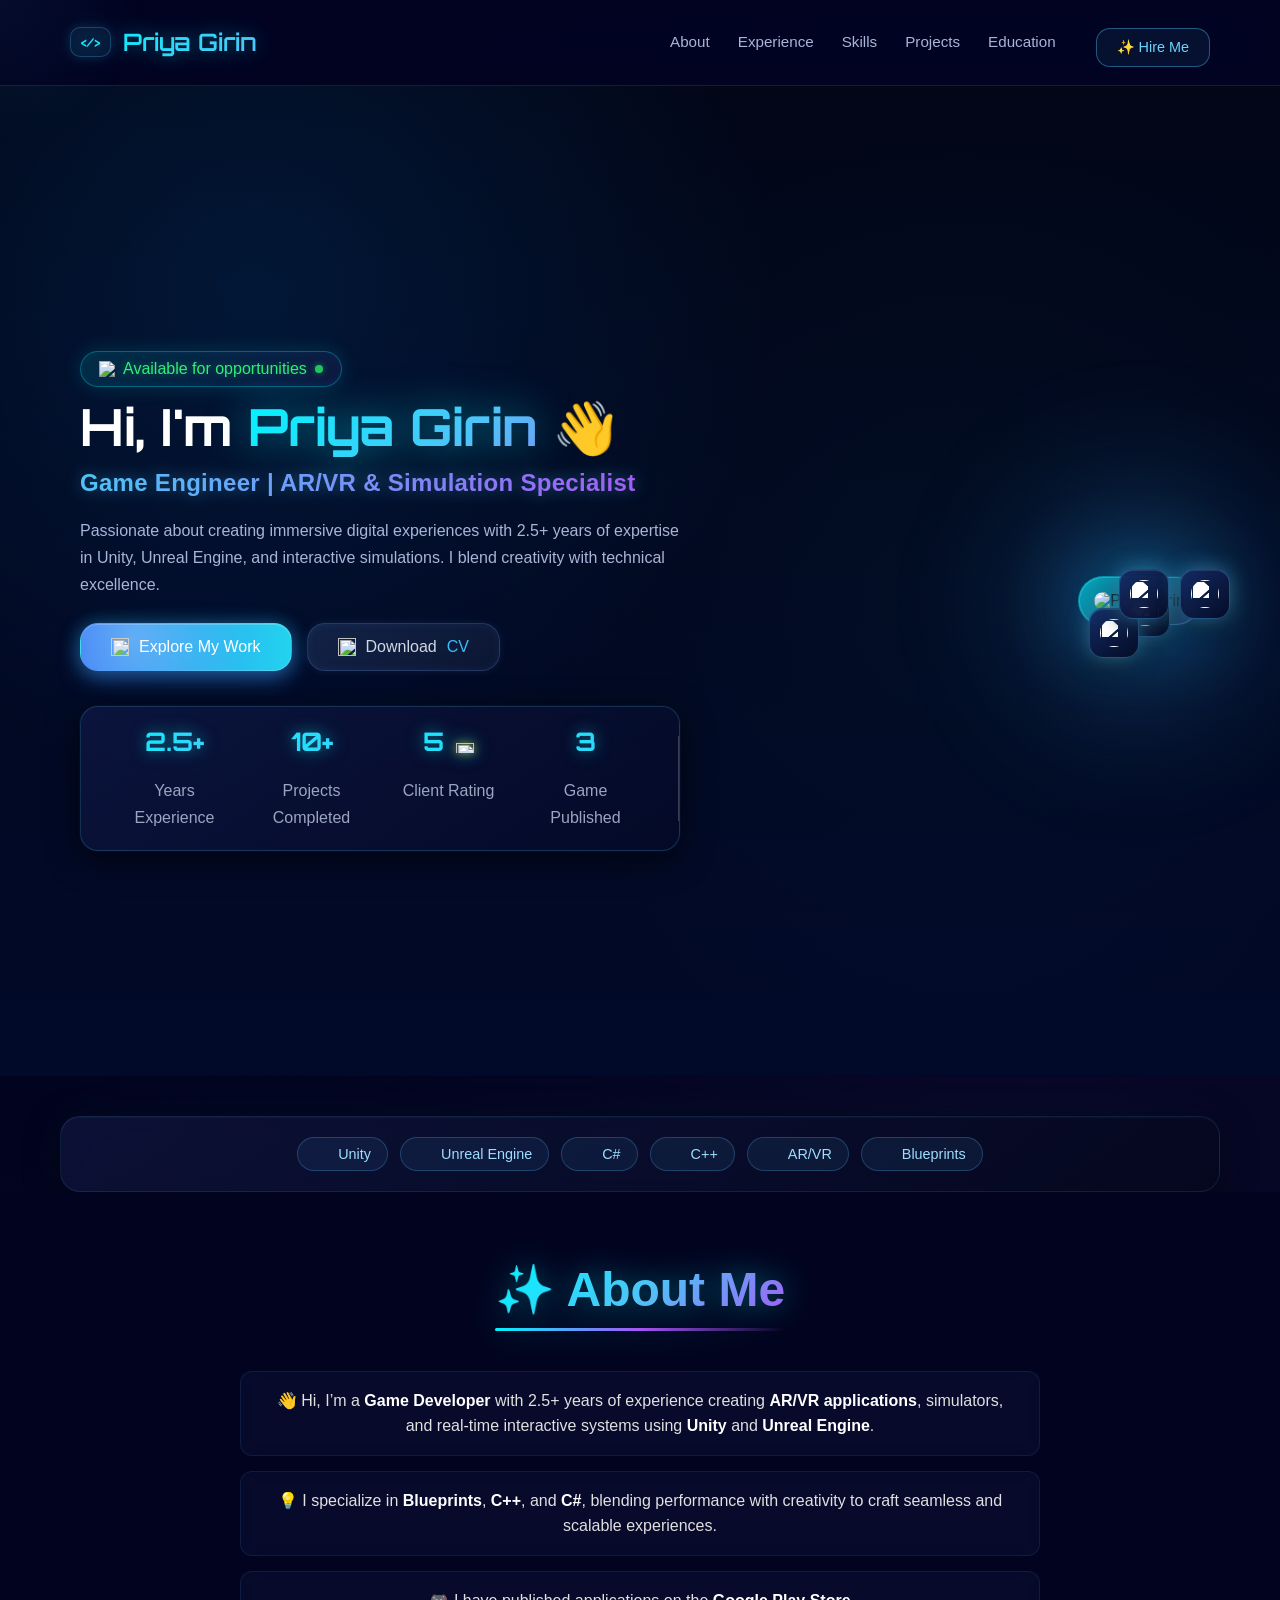
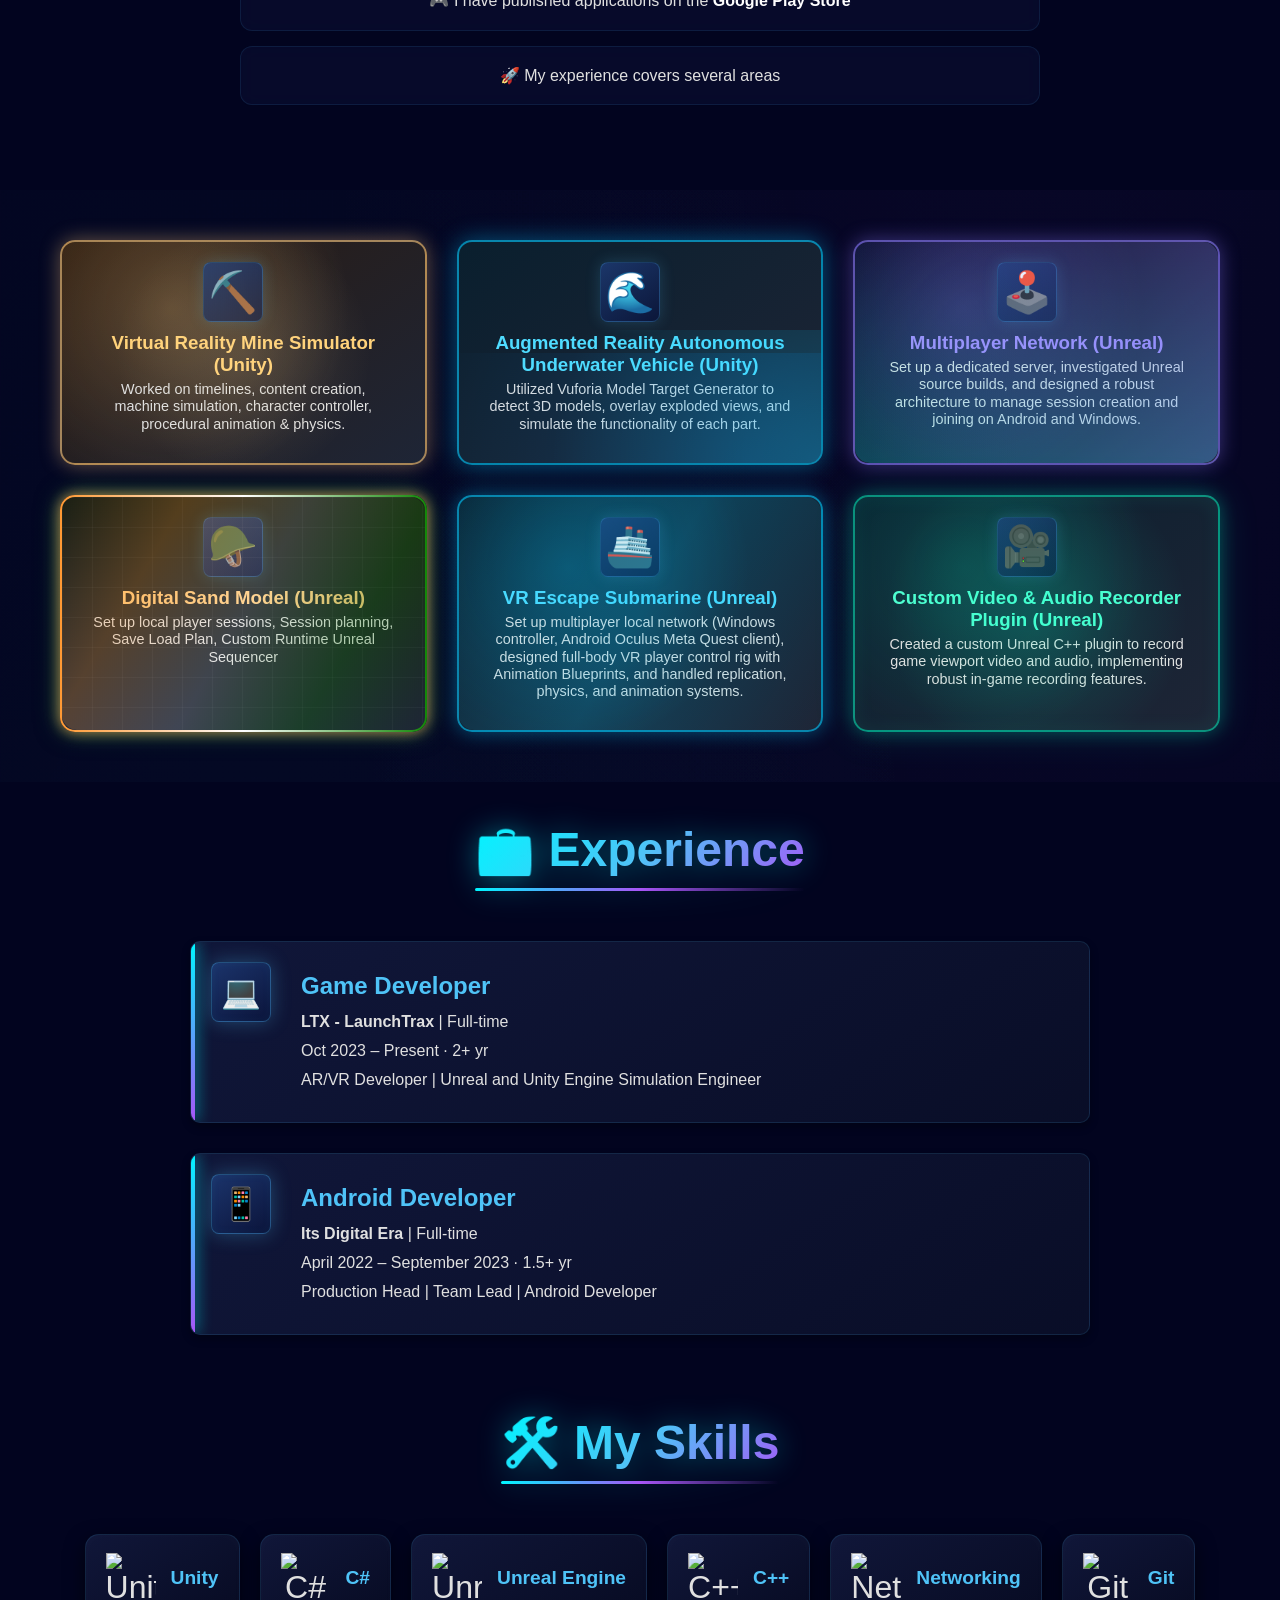
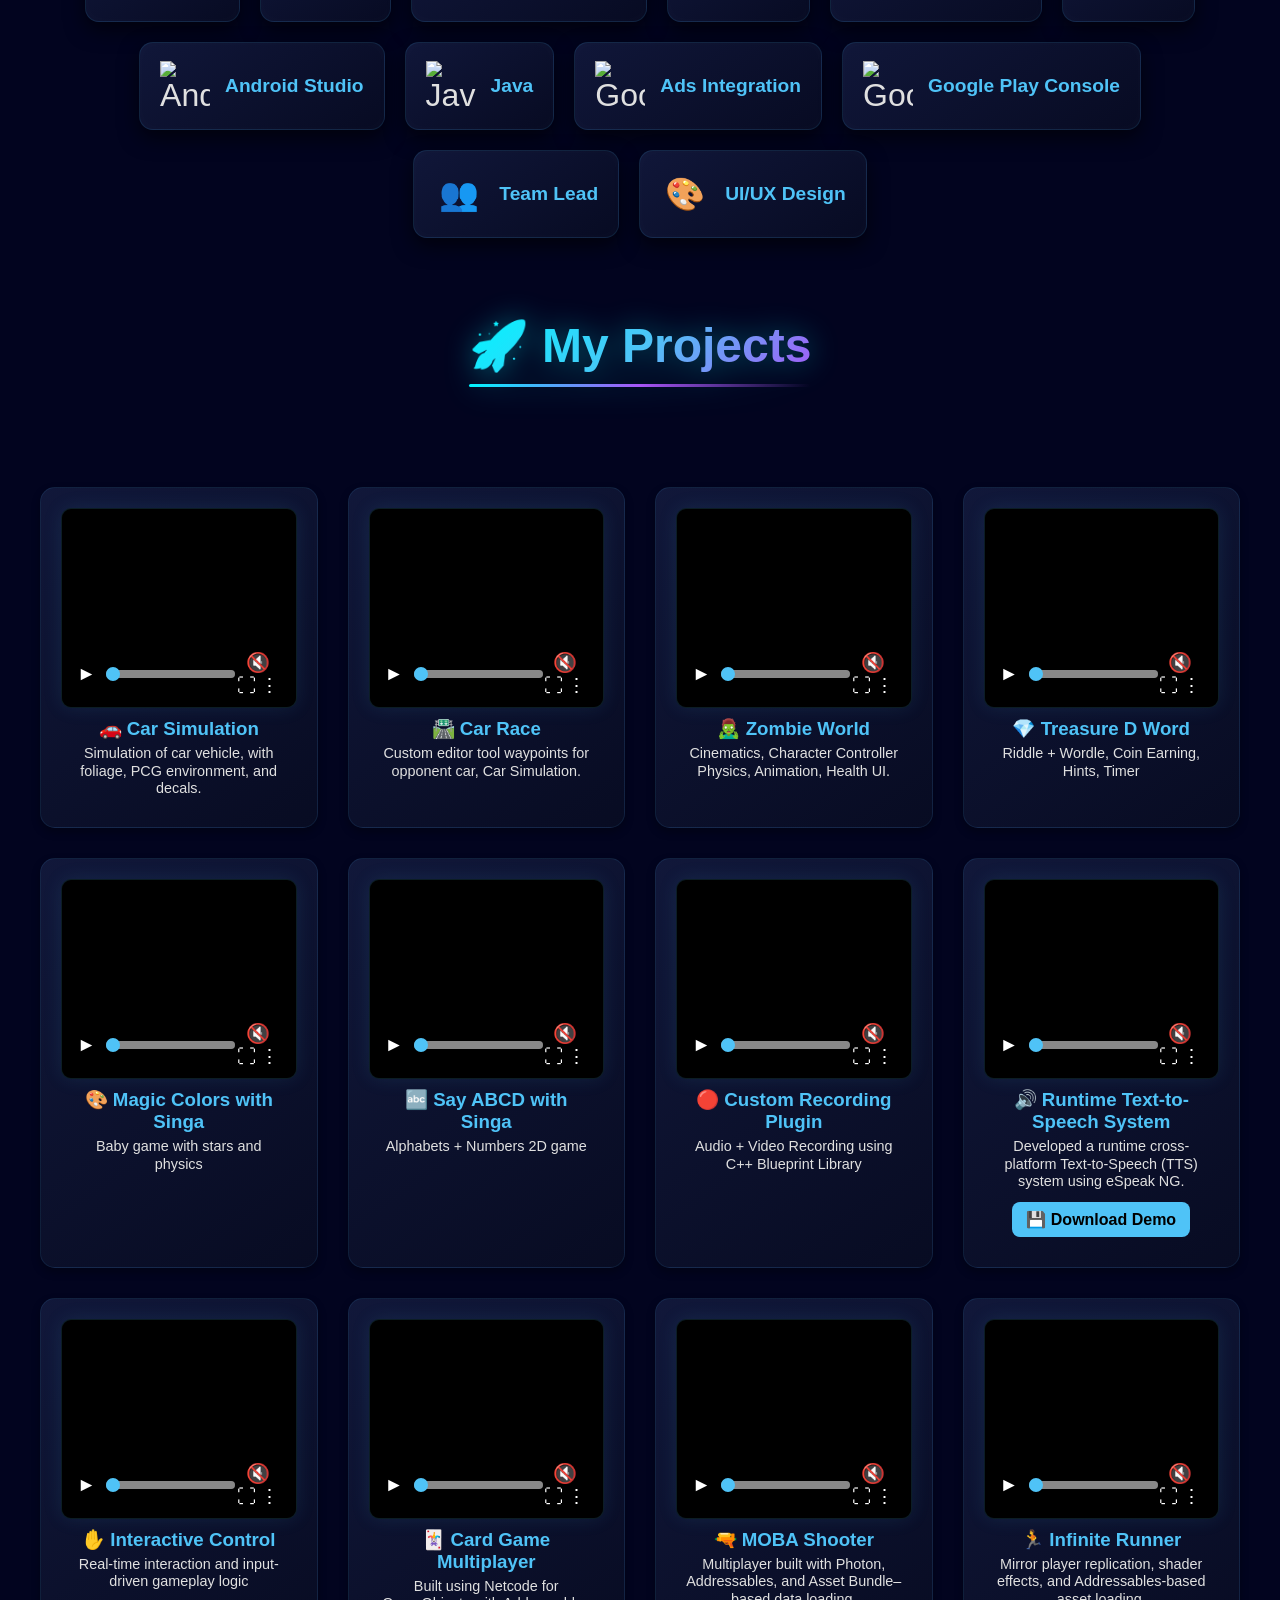
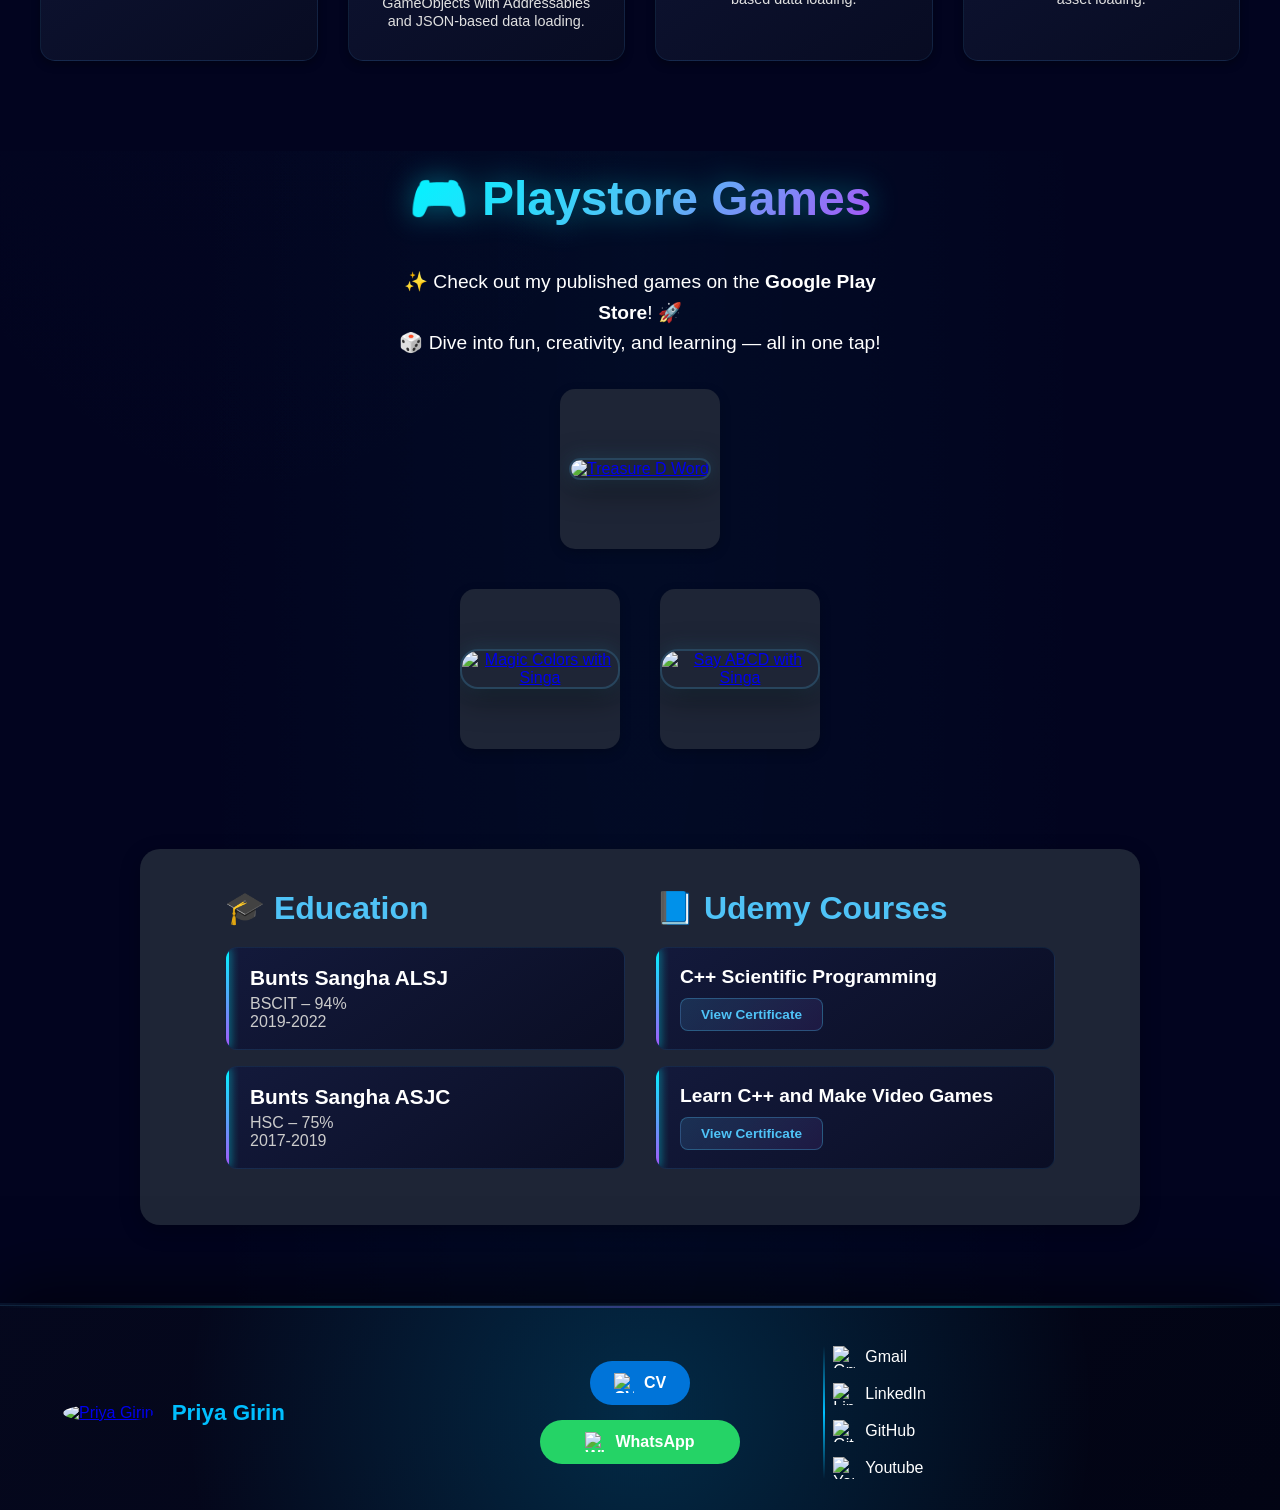
==== index.html @ 7b5c85af "change sin the code" ====
<!DOCTYPE html>
<html lang="en">
<head>
  <meta charset="UTF-8">
  <meta name="viewport" content="width=device-width, initial-scale=1.0">
  <title>Priya Girin - Portfolio</title>
  <link rel="stylesheet" href="style.css">
  <link href="https://fonts.googleapis.com/css2?family=Orbitron:wght@400;700;900&family=Exo+2:wght@300;400;600;700&display=swap" rel="stylesheet">
  <script src="https://cdnjs.cloudflare.com/ajax/libs/three.js/r128/three.min.js"></script>
</head>
<body onload="window.scrollTo(0,0)">
<!-- 3D BACKGROUND CANVAS -->
<canvas id="bg-canvas"></canvas>
<!-- CURSOR GLOW -->
<div class="cursor-glow" id="cursorGlow"></div>
<!-- NAVBAR -->
<nav class="navbar">

  <div class="nav-logo">
  <span class="logo-icon">&lt;/&gt;</span>
  Priya Girin
</div>

<!-- ✅ PLACE HERE (outside nav-right) -->
<div class="hamburger">☰</div>

<div class="nav-right">
  <ul class="nav-links">
    <li><a href="#about">About</a></li>
    <li><a href="#experience">Experience</a></li>
    <li><a href="#skills">Skills</a></li>
    <li><a href="#projects">Projects</a></li>
    <li><a href="#education">Education</a></li>
  </ul>

  <a href="mailto:priyagirin01@gmail.com" class="hire-btn">✨ Hire Me</a>
</div>
</nav>

<div class="scroll-bar"></div>
 <section class="hero">

  <div class="hero-left">

    <div class="badge">
     <span class="badge-icon">
  <img src="https://cdn-icons-png.flaticon.com/128/16758/16758351.png" alt="game">
</span>
     <span class="badge-text">Available for opportunities</span>
      <span class="status-dot"></span>
    </div>

    <h1>Hi, I'm <span>Priya Girin</span> 👋</h1>

    <h2>Game Engineer | AR/VR & Simulation Specialist</h2>

    <p>
      Passionate about creating immersive digital experiences with 2.5+ years of expertise
      in Unity, Unreal Engine, and interactive simulations. I blend creativity with technical excellence.
    </p>

    <div class="hero-buttons">
      <a href="#projects" class="btn-primary">
  <img src="https://cdn-icons-png.flaticon.com/128/10521/10521422.png" class="btn-icon">
  Explore My Work
</a>
      <a 
  href="https://raw.githubusercontent.com/Priya122002/MyGames/refs/heads/main/assets/CV/Priya%20girinCV.pdf" 
  class="btn-secondary"
  download
>
  <img src="https://cdn-icons-png.flaticon.com/128/17423/17423269.png" class="btn-icon">
  Download <span class="cv-text">CV</span>
</a>
</div>

    <div class="stats">
      <div>
        <h3>2.5+</h3>
        <p>Years Experience</p>
      </div>
      <div>
        <h3>10+</h3>
        <p>Projects Completed</p>
      </div>
      <div>
        <h3> 5 
        <img src="https://cdn-icons-png.flaticon.com/128/1040/1040230.png" class="star-icon">
        </h3>
        <p>Client Rating</p>
      </div>
      <div>
        <h3>3</h3>
        <p>Game Published</p>
      </div>
    </div>

  </div>

  <!-- RIGHT -->
  <div class="hero-right">
    <div class="image-frame">
       <img src="https://github.com/Priya122002/MyGames/blob/main/assets/Profile/profile_image.png?raw=true" alt="Priya Girin">

  <div class="float-icon unity">
  <img src="https://cdn.jsdelivr.net/gh/devicons/devicon/icons/unity/unity-original.svg">
</div>

<div class="float-icon unreal">
  <img src="https://cdn.jsdelivr.net/gh/devicons/devicon/icons/unrealengine/unrealengine-original.svg">
</div>

<div class="float-icon game">
  <img src="https://cdn-icons-png.flaticon.com/128/7358/7358397.png">
</div>
<div class="float-icon vr">
  <img src="https://cdn-icons-png.flaticon.com/128/2908/2908295.png">
</div>
  </div>

</section>
<div class="tech-bar">

 <span class="tech-item unity">
  <img src="https://cdn.jsdelivr.net/gh/devicons/devicon/icons/unity/unity-original.svg">
  Unity
</span>

<span class="tech-item unreal">
  <img src="https://cdn.jsdelivr.net/gh/devicons/devicon/icons/unrealengine/unrealengine-original.svg">
  Unreal Engine
</span>

  <span class="tech-item">
    <img src="https://cdn.jsdelivr.net/gh/devicons/devicon/icons/csharp/csharp-original.svg">
    C#
  </span>

  <span class="tech-item">
    <img src="https://cdn.jsdelivr.net/gh/devicons/devicon/icons/cplusplus/cplusplus-original.svg">
    C++
  </span>

  <span class="tech-item">
    <img src="https://cdn-icons-png.flaticon.com/128/5651/5651683.png">
    AR/VR
  </span>

  <span class="tech-item">
    <img src="https://cdn-icons-png.flaticon.com/512/1055/1055687.png">
    Blueprints
  </span>

</div>
  <!-- About Me Section -->
  <section class="about fade-in-up" id="about">
    <h2>✨ About Me</h2>
    <p>👋 Hi, I’m a <strong>Game Developer</strong> with 2.5+ years of experience creating <strong>AR/VR applications</strong>, simulators, and real-time interactive systems using <strong>Unity</strong> and <strong>Unreal Engine</strong>.</p>
    <p>💡 I specialize in <strong>Blueprints</strong>, <strong>C++</strong>, and <strong>C#</strong>, blending performance with creativity to craft seamless and scalable experiences.</p>
    <p>🎮 I have published applications on the <strong>Google Play Store</strong></p>
    <p>🚀 My experience covers several areas</p>
  </section>

<section class="projects-top-grid fade-in-up">
  <!-- Row 1 -->
<div class="project-block vrms">
    <div class="icon-box">⛏️</div>
    <div class="project-info">
      <h3>Virtual Reality Mine Simulator (Unity)</h3>
      <p>Worked on timelines, content creation, machine simulation, character controller, procedural animation & physics.</p>
    </div>
  </div>

<div class="project-block auv">
    <div class="icon-box">🌊</div>
    <div class="project-info">
      <h3>Augmented Reality Autonomous Underwater Vehicle (Unity)</h3>
      <p>Utilized Vuforia Model Target Generator to detect 3D models, overlay exploded views, and simulate the functionality of each part.</p>
    </div>
  </div>

<div class="project-block network">
    <div class="icon-box">🕹️</div>
    <div class="project-info">
      <h3>Multiplayer Network (Unreal)</h3>
      <p>Set up a dedicated server, investigated Unreal source builds, and designed a robust architecture to manage session creation and joining on Android and Windows.</p>
    </div>
  </div>
<div class="project-block army">
  <div class="icon-box">🪖</div>
  <div class="project-info">
    <h3>Digital Sand Model (Unreal)</h3>
    <p>Set up local player sessions, Session planning, Save Load Plan, Custom Runtime Unreal Sequencer</p>
  </div>
</div>
<!-- 5th Project: VR Escape Submarine (Unreal) -->
<div class="project-block submarine">
  <div class="icon-box">🚢</div>
  <div class="project-info">
    <h3>VR Escape Submarine (Unreal)</h3>
    <p>Set up multiplayer local network (Windows controller, Android Oculus Meta Quest client), designed full-body VR player control rig with Animation Blueprints, and handled replication, physics, and animation systems.</p>
  </div>
</div>
<div class="project-block recorder">
  <div class="icon-box">🎥</div>
  <div class="project-info">
    <h3>Custom Video & Audio Recorder Plugin (Unreal)</h3>
    <p>Created a custom Unreal C++ plugin to record game viewport video and audio, implementing robust in-game recording features.</p>
  </div>
</div>
</section>

<!-- Experience Section -->
<section class="experience fade-in-up" id="experience">
  <h2>💼 Experience</h2>
  <div class="container">
    
    <!-- First Experience Block -->
    <div class="experience-block fade-in-up">
      <div class="icon-box">💻</div>
      <div class="project-info">
        <h3>Game Developer</h3>
        <p><strong>LTX - LaunchTrax</strong> | Full-time</p>
        <p>Oct 2023 – Present · 2+ yr</p>
        <p>AR/VR Developer | Unreal and Unity Engine Simulation Engineer</p>
      </div>
    </div>

    <!-- Second Experience Block -->
    <div class="experience-block fade-in-up">
      <div class="icon-box">📱</div>
      <div class="project-info">
        <h3>Android Developer</h3>
        <p><strong>Its Digital Era</strong> | Full-time</p>
        <p>April 2022 – September 2023 · 1.5+ yr</p>
        <p>Production Head | Team Lead | Android Developer</p>
      </div>
    </div>

  </div>
</section>
<!-- My Skills Section -->
<section class="skills fade-in-up" id="skills">
  <h2>🛠️ My Skills</h2>
  <div class="skills-grid fade-in-up">

    <!-- Unity -->
    <div class="skill-block ">
      <div class="skill-icon">
        <img src="https://cdn.jsdelivr.net/gh/devicons/devicon/icons/unity/unity-original.svg" alt="Unity">
      </div>
      <h3>Unity</h3>
    </div>

    <!-- C# -->
    <div class="skill-block">
      <div class="skill-icon">
        <img src="https://cdn.jsdelivr.net/gh/devicons/devicon/icons/csharp/csharp-original.svg" alt="C#">
      </div>
      <h3>C#</h3>
    </div>

    <!-- Unreal Engine -->
    <div class="skill-block">
      <div class="skill-icon">
        <img src="https://cdn.jsdelivr.net/gh/devicons/devicon/icons/unrealengine/unrealengine-original.svg" alt="Unreal Engine">
      </div>
      <h3>Unreal Engine</h3>
    </div>

    <!-- C++ -->
    <div class="skill-block">
      <div class="skill-icon">
        <img src="https://cdn.jsdelivr.net/gh/devicons/devicon/icons/cplusplus/cplusplus-original.svg" alt="C++">
      </div>
      <h3>C++</h3>
    </div>

    <!-- Networking -->
    <div class="skill-block">
      <div class="skill-icon">
        <img src="https://img.icons8.com/color/96/000000/networking-manager.png" alt="Networking">
      </div>
      <h3>Networking</h3>
    </div>

    <!-- Git -->
    <div class="skill-block">
      <div class="skill-icon">
        <img src="https://cdn.jsdelivr.net/gh/devicons/devicon/icons/git/git-original.svg" alt="Git">
      </div>
      <h3>Git</h3>
    </div>

    <!-- Android Studio -->
    <div class="skill-block">
      <div class="skill-icon">
        <img src="https://img.icons8.com/color/96/000000/android-os.png" alt="Android Studio">
      </div>
      <h3>Android Studio</h3>
    </div>

    <!-- Java -->
    <div class="skill-block">
      <div class="skill-icon">
        <img src="https://www.svgrepo.com/show/303388/java-4-logo.svg" alt="Java">
      </div>
      <h3>Java</h3>
    </div>

    <!-- Ads Integration -->
    <div class="skill-block">
      <div class="skill-icon">
        <img src="https://www.svgrepo.com/show/353801/google-admob.svg" alt="Google AdMob">
      </div>
      <h3>Ads Integration</h3>
    </div>

    <!-- Google Play Console -->
    <div class="skill-block">
      <div class="skill-icon">
        <img src="https://upload.wikimedia.org/wikipedia/commons/6/62/Google_Play_Console_2017_icon.svg" alt="Google Play Console">
      </div>
      <h3>Google Play Console</h3>
    </div>

    <!-- Team Lead -->
    <div class="skill-block">
      <div class="skill-icon">👥</div>
      <h3>Team Lead</h3>
    </div>

    <!-- UI/UX Design -->
    <div class="skill-block">
      <div class="skill-icon">🎨</div>
      <h3>UI/UX Design</h3>
    </div>

  </div>
</section>


<!-- My Projects Section -->
<section class="projects fade-in-up" id="projects">
  <h2>🚀 My Projects</h2>
  <div class="projects-grid">

    <!-- Project 1 -->
    <div class="project-block fade-in">
      <div class="video-container">
        <video class="custom-video" src="https://github.com/Priya122002/MyGames/raw/refs/heads/main/assets/portfoliovideos/CarSim.mp4" muted></video>
        <div class="controls-bottom">
          <div class="controls-row">
            <div class="controls-left">
              <button class="play-pause">►</button>
              <input type="range" class="progress-bar" min="0" max="100" value="0">
            </div>
            <div class="controls-right">
              <button class="volume">🔇</button>
              <button class="fullscreen">⛶</button>
              <button class="more">⋮</button>
              <div class="more-menu">
                <div class="menu-item" data-action="download">💾 Download</div>
                <div class="menu-item" data-action="speed">⏩ Playback Speed</div>
                <div class="menu-item" data-action="pip">📺 Picture-in-Picture</div>
              </div>
            </div>
          </div>
        </div>
      </div>
      <div class="project-info">
        <h3>🚗 Car Simulation</h3>
        <p>Simulation of car vehicle, with foliage, PCG environment, and decals.</p>
      </div>
    </div>

    <!-- Project 2 -->
    <div class="project-block fade-in">
      <div class="video-container">
        <video class="custom-video" src="https://github.com/Priya122002/MyGames/raw/refs/heads/main/assets/portfoliovideos/CarRace.mp4" muted></video>
        <div class="controls-bottom">
          <div class="controls-row">
            <div class="controls-left">
              <button class="play-pause">►</button>
              <input type="range" class="progress-bar" min="0" max="100" value="0">
            </div>
            <div class="controls-right">
              <button class="volume">🔇</button>
              <button class="fullscreen">⛶</button>
              <button class="more">⋮</button>
              <div class="more-menu">
                <div class="menu-item" data-action="download">💾 Download</div>
                <div class="menu-item" data-action="speed">⏩ Playback Speed</div>
                <div class="menu-item" data-action="pip">📺 Picture-in-Picture</div>
              </div>
            </div>
          </div>
        </div>
      </div>
      <div class="project-info">
        <h3>🛣️ Car Race</h3>
        <p>Custom editor tool waypoints for opponent car, Car Simulation.</p>
      </div>
    </div>

    <!-- Project 3 -->
    <div class="project-block fade-in">
      <div class="video-container">
        <video class="custom-video" src="https://github.com/Priya122002/MyGames/raw/refs/heads/main/assets/portfoliovideos/Zombie.mp4" muted></video>
        <div class="controls-bottom">
          <div class="controls-row">
            <div class="controls-left">
              <button class="play-pause">►</button>
              <input type="range" class="progress-bar" min="0" max="100" value="0">
            </div>
            <div class="controls-right">
              <button class="volume">🔇</button>
              <button class="fullscreen">⛶</button>
              <button class="more">⋮</button>
              <div class="more-menu">
                <div class="menu-item" data-action="download">💾 Download</div>
                <div class="menu-item" data-action="speed">⏩ Playback Speed</div>
                <div class="menu-item" data-action="pip">📺 Picture-in-Picture</div>
              </div>
            </div>
          </div>
        </div>
      </div>
      <div class="project-info">
        <h3>🧟‍♂️ Zombie World</h3>
        <p>Cinematics, Character Controller Physics, Animation, Health UI.</p>
      </div>
    </div>

    <!-- Project 4 -->
    <div class="project-block fade-in">
      <div class="video-container">
        <video class="custom-video" src="https://github.com/Priya122002/MyGames/raw/refs/heads/main/assets/portfoliovideos/treasuredword.mp4" muted></video>
        <div class="controls-bottom">
          <div class="controls-row">
            <div class="controls-left">
              <button class="play-pause">►</button>
              <input type="range" class="progress-bar" min="0" max="100" value="0">
            </div>
            <div class="controls-right">
              <button class="volume">🔇</button>
              <button class="fullscreen">⛶</button>
              <button class="more">⋮</button>
              <div class="more-menu">
                <div class="menu-item" data-action="download">💾 Download</div>
                <div class="menu-item" data-action="speed">⏩ Playback Speed</div>
                <div class="menu-item" data-action="pip">📺 Picture-in-Picture</div>
              </div>
            </div>
          </div>
        </div>
      </div>
      <div class="project-info">
        <h3>💎 Treasure D Word</h3>
        <p>Riddle + Wordle, Coin Earning, Hints, Timer</p>
      </div>
    </div>

    <!-- Project 5 -->
    <div class="project-block fade-in">
      <div class="video-container">
        <video class="custom-video" src="https://github.com/Priya122002/MyGames/raw/refs/heads/main/assets/portfoliovideos/singa1.mp4" muted></video>
        <div class="controls-bottom">
          <div class="controls-row">
            <div class="controls-left">
              <button class="play-pause">►</button>
              <input type="range" class="progress-bar" min="0" max="100" value="0">
            </div>
            <div class="controls-right">
              <button class="volume">🔇</button>
              <button class="fullscreen">⛶</button>
              <button class="more">⋮</button>
              <div class="more-menu">
                <div class="menu-item" data-action="download">💾 Download</div>
                <div class="menu-item" data-action="speed">⏩ Playback Speed</div>
                <div class="menu-item" data-action="pip">📺 Picture-in-Picture</div>
              </div>
            </div>
          </div>
        </div>
      </div>
      <div class="project-info">
        <h3>🎨 Magic Colors with Singa</h3>
        <p>Baby game with stars and physics</p>
      </div>
    </div>

    <!-- Project 6 -->
    <div class="project-block fade-in">
      <div class="video-container">
        <video class="custom-video" src="https://github.com/Priya122002/MyGames/raw/refs/heads/main/assets/portfoliovideos/singa2.mp4" muted></video>
        <div class="controls-bottom">
          <div class="controls-row">
            <div class="controls-left">
              <button class="play-pause">►</button>
              <input type="range" class="progress-bar" min="0" max="100" value="0">
            </div>
            <div class="controls-right">
              <button class="volume">🔇</button>
              <button class="fullscreen">⛶</button>
              <button class="more">⋮</button>
              <div class="more-menu">
                <div class="menu-item" data-action="download">💾 Download</div>
                <div class="menu-item" data-action="speed">⏩ Playback Speed</div>
                <div class="menu-item" data-action="pip">📺 Picture-in-Picture</div>
              </div>
            </div>
          </div>
        </div>
      </div>
      
      <div class="project-info">
        <h3>🔤 Say ABCD with Singa</h3>
        <p>Alphabets + Numbers 2D game</p>
      </div>
    </div>
     <!-- Project 7 -->
    <div class="project-block fade-in">
      <div class="video-container">
        <video class="custom-video" src="https://github.com/Priya122002/MyGames/raw/refs/heads/main/assets/portfoliovideos/recordTool.mp4" muted></video>
        <div class="controls-bottom">
          <div class="controls-row">
            <div class="controls-left">
              <button class="play-pause">►</button>
              <input type="range" class="progress-bar" min="0" max="100" value="0">
            </div>
            <div class="controls-right">
              <button class="volume">🔇</button>
              <button class="fullscreen">⛶</button>
              <button class="more">⋮</button>
              <div class="more-menu">
                <div class="menu-item" data-action="download">💾 Download</div>
                <div class="menu-item" data-action="speed">⏩ Playback Speed</div>
                <div class="menu-item" data-action="pip">📺 Picture-in-Picture</div>
              </div>
            </div>
          </div>
        </div>
      </div>
      
      <div class="project-info">
        <h3>🔴 Custom Recording Plugin</h3>
        <p>Audio + Video Recording using C++ Blueprint Library</p>
      </div>
    </div>
<div class="project-block fade-in">
  <div class="video-container">
    <video class="custom-video" src="https://github.com/Priya122002/MyGames/raw/refs/heads/main/assets/portfoliovideos/TTS.mp4" muted></video>
    <div class="controls-bottom">
      <div class="controls-row">
        <div class="controls-left">
          <button class="play-pause">►</button>
          <input type="range" class="progress-bar" min="0" max="100" value="0">
        </div>
        <div class="controls-right">
          <button class="volume">🔇</button>
          <button class="fullscreen">⛶</button>
          <button class="more">⋮</button>
          <div class="more-menu">
            <div class="menu-item" data-action="download">💾 Download</div>
            <div class="menu-item" data-action="speed">⏩ Playback Speed</div>
            <div class="menu-item" data-action="pip">📺 Picture-in-Picture</div>
          </div>
        </div>
      </div>
    </div>
  </div>

  <div class="project-info">
    <h3>🔊 Runtime Text-to-Speech System</h3>
    <p>
      Developed a runtime cross-platform Text-to-Speech (TTS) system using eSpeak NG.
    </p>
 <div style="margin-top:12px;">
      <a href="https://github.com/Priya122002/MyGames/raw/refs/heads/main/assets/Demo/MetaHumanDemo.zip" download
         style="
           display:inline-block;
           padding:8px 14px;
           border-radius:8px;
           background:#4FC3F7;
           color:#000;
           font-weight:600;
           text-decoration:none;
           transition:0.3s;
         "
         onmouseover="this.style.background='#03A9F4'"
         onmouseout="this.style.background='#4FC3F7'">
         💾 Download Demo
      </a>
    </div>
  </div>
</div>


     <div class="project-block fade-in">
      <div class="video-container">
        <video class="custom-video" src="https://github.com/Priya122002/MyGames/raw/refs/heads/main/assets/portfoliovideos/MiniGame.mp4" muted></video>
        <div class="controls-bottom">
          <div class="controls-row">
            <div class="controls-left">
              <button class="play-pause">►</button>
              <input type="range" class="progress-bar" min="0" max="100" value="0">
            </div>
            <div class="controls-right">
              <button class="volume">🔇</button>
              <button class="fullscreen">⛶</button>
              <button class="more">⋮</button>
              <div class="more-menu">
                <div class="menu-item" data-action="download">💾 Download</div>
                <div class="menu-item" data-action="speed">⏩ Playback Speed</div>
                <div class="menu-item" data-action="pip">📺 Picture-in-Picture</div>
              </div>
            </div>
          </div>
        </div>
      </div>
      
      <div class="project-info">
        <h3>✋ Interactive Control</h3>
        <p>Real-time interaction and input-driven gameplay logic</p>
      </div>
    </div>
    <div class="project-block fade-in">
      <div class="video-container">
        <video class="custom-video" src="https://github.com/Priya122002/MyGames/raw/refs/heads/main/assets/portfoliovideos/NetcodeMultiplayer.mp4" muted></video>
        <div class="controls-bottom">
          <div class="controls-row">
            <div class="controls-left">
              <button class="play-pause">►</button>
              <input type="range" class="progress-bar" min="0" max="100" value="0">
            </div>
            <div class="controls-right">
              <button class="volume">🔇</button>
              <button class="fullscreen">⛶</button>
              <button class="more">⋮</button>
              <div class="more-menu">
                <div class="menu-item" data-action="download">💾 Download</div>
                <div class="menu-item" data-action="speed">⏩ Playback Speed</div>
                <div class="menu-item" data-action="pip">📺 Picture-in-Picture</div>
              </div>
            </div>
          </div>
        </div>
      </div>
      
      <div class="project-info">
        <h3>🃏 Card Game Multiplayer</h3>
       <p>Built using Netcode for GameObjects with Addressables and JSON-based data loading.</p>

      </div>
    </div>
    <div class="project-block fade-in">
      <div class="video-container">
        <video class="custom-video" src="https://github.com/Priya122002/MyGames/raw/refs/heads/main/assets/portfoliovideos/PUN2.mp4" muted></video>
        <div class="controls-bottom">
          <div class="controls-row">
            <div class="controls-left">
              <button class="play-pause">►</button>
              <input type="range" class="progress-bar" min="0" max="100" value="0">
            </div>
            <div class="controls-right">
              <button class="volume">🔇</button>
              <button class="fullscreen">⛶</button>
              <button class="more">⋮</button>
              <div class="more-menu">
                <div class="menu-item" data-action="download">💾 Download</div>
                <div class="menu-item" data-action="speed">⏩ Playback Speed</div>
                <div class="menu-item" data-action="pip">📺 Picture-in-Picture</div>
              </div>
            </div>
          </div>
        </div>
      </div>
      
      <div class="project-info">
        <h3>🔫 MOBA Shooter</h3>
      <p>Multiplayer built with Photon, Addressables, and Asset Bundle–based data loading.</p>


      </div>
    </div>
     <div class="project-block fade-in">
      <div class="video-container">
        <video class="custom-video" src="https://github.com/Priya122002/MyGames/raw/refs/heads/main/assets/portfoliovideos/InfiniteRunner.mp4" muted></video>
        <div class="controls-bottom">
          <div class="controls-row">
            <div class="controls-left">
              <button class="play-pause">►</button>
              <input type="range" class="progress-bar" min="0" max="100" value="0">
            </div>
            <div class="controls-right">
              <button class="volume">🔇</button>
              <button class="fullscreen">⛶</button>
              <button class="more">⋮</button>
              <div class="more-menu">
                <div class="menu-item" data-action="download">💾 Download</div>
                <div class="menu-item" data-action="speed">⏩ Playback Speed</div>
                <div class="menu-item" data-action="pip">📺 Picture-in-Picture</div>
              </div>
            </div>
          </div>
        </div>
      </div>
      
      <div class="project-info">
        <h3>🏃 Infinite Runner</h3>
      <p>Mirror player replication, shader effects, and Addressables-based asset loading.</p>



      </div>
    </div>

  </div> <!-- end of projects-grid -->
</section>


<!-- Playstore Games Section -->
<section class="playstore-games fade-in-up" id="playstore">
  <div class="playstore-content fade-in-up">
    <h2 class="playstore-heading">🎮 Playstore Games</h2>
    <div class="playstore-body">
      <!-- Left Text Content -->
      <div class="playstore-text">
        <p>✨ Check out my published games on the <strong>Google Play Store</strong>! 🚀</p>
        <p>🎲 Dive into fun, creativity, and learning — all in one tap!</p>
      </div>

      <!-- Right Game Tree -->
      <div class="playstore-grid fade-in-up">
        <!-- Top Game -->
        <div class="game-card top">
          <a href="https://play.google.com/store/apps/details?id=com.iuv.treasuredword&hl=es" target="_blank">
            <img src="https://github.com/Priya122002/MyGames/blob/main/assets/icons/Treasure%20D%20Word.webp?raw=true" alt="Treasure D Word">
          </a>
        </div>

        <!-- Bottom Row -->
        <div class="bottom-row">
          <div class="game-card">
            <a href="https://play.google.com/store/apps/details?id=com.iuv.magiccolorswithsinga&hl=es" target="_blank">
              <img src="https://github.com/Priya122002/MyGames/blob/main/assets/icons/Magic%20Colors%20with%20Singa.webp?raw=true" alt="Magic Colors with Singa">
            </a>
          </div>
          <div class="game-card">
            <a href="https://play.google.com/store/apps/details?id=com.iuv.abcdwithsinga&hl=es" target="_blank">
              <img src="https://github.com/Priya122002/MyGames/blob/main/assets/icons/Say%20ABCD%20with%20Singa.webp?raw=true" alt="Say ABCD with Singa">
            </a>
          </div>
        </div>
      </div>
    </div>
  </div>
</section>
<!-- Education & Courses Section -->
<section class="education-courses " id="education">
  <div class="edu-courses-container">
    
    <!-- Left Side: Education -->
    <div class="edu-left">
      <h2>🎓 Education</h2>
      <div class="edu-item">
        <h3>Bunts Sangha ALSJ</h3>
        <p>BSCIT – 94%</p>
        <span>2019-2022</span>
      </div>
      <div class="edu-item">
        <h3>Bunts Sangha ASJC</h3>
        <p>HSC – 75%</p>
        <span>2017-2019</span>
      </div>
    </div>

    <!-- Right Side: Udemy Courses -->
    <div class="edu-right">
      <h2>📘 Udemy Courses</h2>
      <div class="course-item">
        <h3>C++ Scientific Programming</h3>
        <a href="https://www.udemy.com/certificate/UC-c37ff570-8bfc-4ceb-a642-7dbeae11a7bb/" target="_blank" class="cert-btn">View Certificate</a>
      </div>
      <div class="course-item">
        <h3>Learn C++ and Make Video Games</h3>
        <a href="https://www.udemy.com/certificate/UC-2944a50f-8103-4ade-85d9-91196598cd5c/" target="_blank" class="cert-btn">View Certificate</a>
      </div>
    </div>

  </div>
</section>
<footer class="footer">
  <!-- Left: Profile -->
 <div class="footer-left">
  <a href="https://www.linkedin.com/in/priya-girin-781a461b5" target="_blank">
    <img src="https://github.com/Priya122002/MyGames/blob/main/assets/Profile/profile.jpg?raw=true" alt="Priya Girin" class="profile-img">
  </a>
  <span class="footer-name">Priya Girin</span>
</div>


   <!-- Center: CV + WhatsApp -->
    <div class="footer-center">
    <a href="https://raw.githubusercontent.com/Priya122002/MyGames/refs/heads/main/assets/CV/Priya%20girinCV.pdf" target="_blank" class="resume-btn">
      <img src="https://github.com/Priya122002/MyGames/blob/main/assets/icons/cv.png?raw=true" alt="CV Icon">
      <span>CV</span>
    </a>
    <a href="https://wa.me/918828548340" target="_blank" class="whatsapp-btn">
      <img src="https://github.com/Priya122002/MyGames/blob/main/assets/icons/whatsapp.png?raw=true" alt="WhatsApp Icon">
      <span>WhatsApp</span>
    </a>
  </div>

  <!-- Right: Social Links -->
  <div class="footer-right">
    <a href="mailto:priyagirin01@gmail.com" class="social-item">
  <img src="https://github.com/Priya122002/MyGames/blob/main/assets/icons/gmail.png?raw=true" alt="Gmail">
  <span>Gmail</span>
</a>
    <a href="https://www.linkedin.com/in/priya-girin-781a461b5" target="_blank" class="social-item">
      <img src="https://github.com/Priya122002/MyGames/blob/main/assets/icons/linkedin.png?raw=true" alt="LinkedIn">
      <span>LinkedIn</span>
    </a>
    <a href="https://github.com/Priya122002/" target="_blank" class="social-item">
      <img src="https://github.com/Priya122002/MyGames/blob/main/assets/icons/github_icon.png?raw=true" alt="GitHub">
      <span>GitHub</span>
    </a>
     <a href="https://www.youtube.com/@iuvgamedev" target="_blank" class="social-item">
      <img src="https://github.com/Priya122002/MyGames/blob/main/assets/icons/youtube.png?raw=true" alt="Youtube">
      <span>Youtube</span>
    </a>
  </div>
</footer>
<script src="script.js"></script>
<script src="3d-effects.js"></script>
</body>
</html>
---- style.css ----
/* Reset */
* {
  margin: 0;
  padding: 0;
  box-sizing: border-box;
}

html, body {
  background: #02041f; /* Dark background for full page */
  font-family: 'Poppins', sans-serif;
  scroll-behavior: smooth;
}


/* Overlay & Text Box */
.overlay {
  position: absolute;
  inset: 0;
  background: rgba(0, 0, 0, 0.4); /* Dark transparent overlay */
  display: flex;
  justify-content: center;
  align-items: center;
}

.text-box {
  text-align: center;
  color: white;
}

.text-box h1 {
  color: #4FC3F7; /* Light blue */
  font-size: 4rem;
  font-weight: 700;
  margin-bottom: 10px;
}

.text-box p {
  font-size: 1.2rem;
  margin-bottom: 30px;
  color: #e0e0e0;
}

.btn {
  text-decoration: none;
  color: white;
  background: #4FC3F7;
  padding: 12px 30px;
  border-radius: 30px;
  font-size: 1rem;
  transition: 0.3s ease;
}

.btn:hover {
  background: #03A9F4;
  transform: scale(1.05);
}

/* About Me Section */
.about {
  background: #02041f;
  color: #e0e0e0;
  text-align: center;
  padding: 70px 20px;
  font-family: 'Lato', sans-serif;
}

.about h2 {
  font-size: 3rem;
  color: #4FC3F7;
  margin-bottom: 40px;
}

.about p {
  max-width: 800px;
  margin: 0 auto 15px;
  line-height: 1.6;
  font-size: 1rem; /* smaller font */
}

.about strong {
  color: #ffffff;
}

.projects-grid {
  display: grid;
  grid-template-columns: 1fr 1fr; /* Always 2 columns per row */
  gap: 40px; /* Space between blocks */
  padding: 50px 20px;
  max-width: 1200px;
  margin: 0 auto;
  font-family: 'Lato', sans-serif;
}

/* Responsive: stack vertically on smaller screens */
@media (max-width: 900px) {
  .projects-grid {
    grid-template-columns: 1fr; /* Single column for small screens */
  }
}

/* Project Block */
.project-block {
  display: flex;
  align-items: flex-start;
  background: #1e2536; /* Lighter than page background */
  border-radius: 10px;
  padding: 20px;
  transition: transform 0.3s ease, border 0.3s ease, box-shadow 0.3s ease;
  border: 2px solid transparent;
  box-shadow: 0 4px 8px rgba(0,0,0,0.3);
}

/* Hover effect: lift and border */
.project-block:hover {
  border: 2px solid #4FC3F7;
  transform: translateY(-10px); /* Lift up */
  box-shadow: 0 12px 20px rgba(0,0,0,0.5);
}

/* Icon Box */
.icon-box {
  width: 60px;
  height: 60px;
  background: #282c30;
  border-radius: 8px;
  display: flex;
  justify-content: center;
  align-items: center;
  font-size: 2rem;
  color: #4FC3F7;
  flex-shrink: 0;
  margin-right: 20px;
}

.projects-top-grid {
  display: grid;
  grid-template-columns: repeat(3, 1fr);
  gap: 30px;
  max-width: 1200px;
  margin: 0 auto;
  padding: 50px 20px;
}

/* responsive */
@media (max-width: 1200px) {
  .projects-top-grid {
    grid-template-columns: repeat(3, 1fr);
  }
}
@media (max-width: 900px) {
  .projects-top-grid {
    grid-template-columns: repeat(2, 1fr);
  }
}
@media (max-width: 600px) {
  .projects-top-grid {
    grid-template-columns: 1fr;
  }
}
/* Project info below video */
.project-info {
  padding: 10px;
  text-align: center;
}

.project-info h3 {
  color: #4FC3F7;
  margin-bottom: 5px;
}

.project-info p {
  color: #e0e0e0;
  font-size: 0.9rem;
  line-height: 1.2;
}

/* Experience Section */
.experience {
  background: #02041f;
  padding: 40px 20px;
  font-family: 'Lato', sans-serif;
  text-align: center; /* Heading stays centered */
}

/* Experience Heading */
.experience h2 {
  font-size: 3rem;
  color: #4FC3F7; /* Light blue */
  margin-bottom: 50px;
}

/* Container */
.experience .container {
  max-width: 900px;
  margin: 0 auto;
  display: flex;
  flex-direction: column; /* Stack vertically */
  gap: 30px;
}

/* Experience Block */
.experience-block {
  display: flex;
  align-items: flex-start;
  background: #1e2536; /* Slightly lighter than page */
  border-radius: 10px;
  padding: 20px;
  transition: transform 0.3s ease, border 0.3s ease, box-shadow 0.3s ease;
  border: 2px solid transparent;
  box-shadow: 0 4px 8px rgba(0,0,0,0.3);
}

/* Hover effect */
.experience-block:hover {
  border: 2px solid #4FC3F7;
  transform: translateY(-10px);
  box-shadow: 0 12px 20px rgba(0,0,0,0.5);
}

/* Icon Box */
.experience-block .icon-box {
  width: 60px;
  height: 60px;
  background: #282c30;
  border-radius: 8px;
  display: flex;
  justify-content: center;
  align-items: center;
  font-size: 2rem;
  color: #4FC3F7;
  flex-shrink: 0;
  margin-right: 20px;
}

/* Experience Info */
.experience-block .project-info {
  text-align: left; /* Text aligned left inside block */
  display: flex;
  flex-direction: column;
  gap: 5px;
}

.experience-block .project-info h3 {
  color: #4FC3F7;
  font-size: 1.5rem;
  margin-bottom: 5px;
}

.experience-block .project-info p {
  color: #e0e0e0;
  font-size: 1rem;
  line-height: 1.5;
  margin: 0;
}

/* Skills Section */
.skills {
  background: #02041f;
  color: #e0e0e0;
  padding: 40px 20px;
  font-family: 'Lato', sans-serif;
}

.skills h2 {
  font-size: 3rem;
  color: #4FC3F7;
  text-align: center;
  margin-bottom: 50px;
}

/* Skills Grid */
.skills-grid {
  display: flex;
  flex-wrap: wrap;
  justify-content: center;
  gap: 20px;
  max-width: 1200px;
  margin: 0 auto;
}

/* Skill Block */
.skill-block {
  position: relative;
  display: flex;
  align-items: center;
  gap: 15px;

  padding: 18px 20px;
  border-radius: 14px;

  background: linear-gradient(145deg, #111827, #1f2937);

  border: 1px solid rgba(59,130,246,0.2);

  box-shadow:
    0 8px 20px rgba(0,0,0,0.6),
    inset 0 0 15px rgba(255,255,255,0.02);

  transition: 0.3s;
  overflow: hidden;
}
.skill-block::before {
  content: "";
  position: absolute;
  inset: 0;

  background: linear-gradient(
    120deg,
    transparent,
    rgba(59,130,246,0.3),
    transparent
  );

  opacity: 0;
  transition: 0.4s;
}
.skill-block:hover {
  transform: translateY(-8px) scale(1.03);

  box-shadow:
    0 15px 40px rgba(0,0,0,0.9),
    0 0 20px rgba(59,130,246,0.4);
}

.skill-block:hover::before {
  opacity: 1;
}

/* Skill Icon */
.skill-icon {
  width: 50px;
  height: 50px;
  display: flex;
  justify-content: center;
  align-items: center;
  font-size: 2rem; /* for emojis */
}

.skill-icon img {
  width: 50px;  /* fixed width */
  height: 50px; /* fixed height */
  object-fit: contain;
}

/* Skill Name */
.skill-block h3 {
  font-size: 1.2rem;
  color: #4FC3F7;
  margin: 0;
}


/* Projects Section */
.projects {
  background: #02041f;
  color: #e0e0e0;
  padding: 40px 20px;
  text-align: center;
  font-family: 'Lato', sans-serif;
}

.projects h2 {
  font-size: 3rem;
  color: #4FC3F7;
  margin-bottom: 50px;
}

.project-block {
  display: flex;
  flex-direction: column;
  align-items: center;
  background: #1e2536;
  border-radius: 15px;
  overflow: hidden;
  transition: transform 0.3s ease, box-shadow 0.3s ease;
  
}
/* 🔥 SAND THEME */
.project-block.vrms {
  position: relative;

  border: 2px solid rgba(255, 200, 120, 0.6);

  background:
    radial-gradient(circle at 30% 30%, rgba(255,200,120,0.25), transparent 60%),
    linear-gradient(145deg, #2a1a0f, #1e2536);

  box-shadow:
    0 0 20px rgba(255,200,120,0.4);
}

/* glow animation */
.project-block.vrms::after {
  content: "";
  position: absolute;
  inset: 0;
  border-radius: 15px;

  background: radial-gradient(
    circle,
    rgba(255,220,150,0.15),
    transparent 60%
  );

  animation: sandPulse 3s ease-in-out infinite;
  pointer-events: none;
}

/* icon + title */
.project-block.vrms .icon-box {
  box-shadow: 0 0 12px rgba(255,200,120,0.6);
}

.project-block.vrms h3 {
  color: #ffd27a;
}

@keyframes sandPulse {
  0%, 100% { opacity: 0.2; }
  50% { opacity: 0.5; }
}
/* 🌊 WATER THEME */
.project-block.auv {
  position: relative;
  overflow: hidden;

  border: 2px solid rgba(0, 200, 255, 0.6);

  background:
    linear-gradient(145deg, #0a1f2e, #1e2536);

  box-shadow:
    0 0 25px rgba(0,200,255,0.4);
}

/* 🌊 HALF WAVE FROM BOTTOM */
.project-block.auv::after {
  content: "";
  position: absolute;

  bottom: 0;
  left: 0;
  width: 200%;
  height: 60%; /* 🔥 only bottom half */

  background: radial-gradient(
    circle at 50% 100%,
    rgba(0,200,255,0.25),
    transparent 70%
  );

  animation: waveUp 6s ease-in-out infinite;
  pointer-events: none;
}

/* 🌊 SECOND LAYER (depth) */
.project-block.auv::before {
  content: "";
  position: absolute;

  bottom: 0;
  left: 0;
  width: 200%;
  height: 50%;

  background: radial-gradient(
    circle at 40% 100%,
    rgba(0,150,255,0.18),
    transparent 75%
  );

  animation: waveUp2 10s ease-in-out infinite;
}

/* 🌊 ICON GLOW */
.project-block.auv .icon-box {
  box-shadow: 0 0 18px rgba(0,200,255,0.7);
}

/* 🌊 TITLE */
.project-block.auv h3 {
  color: #4fdcff;
}

/* 🌊 ANIMATION */
@keyframes waveUp {
  0% {
    transform: translateX(0) translateY(10px);
  }
  50% {
    transform: translateX(-20px) translateY(-10px);
  }
  100% {
    transform: translateX(0) translateY(10px);
  }
}

@keyframes waveUp2 {
  0% {
    transform: translateX(0) translateY(15px);
  }
  50% {
    transform: translateX(20px) translateY(-5px);
  }
  100% {
    transform: translateX(0) translateY(15px);
  }
}
/* ⚡ NETWORK THEME */
.project-block.network {
  position: relative;

  border: 2px solid rgba(140, 120, 255, 0.6);

  background:
    radial-gradient(circle at 30% 30%, rgba(140,120,255,0.25), transparent 60%),
    linear-gradient(145deg, #0a0f2e, #1e2536);

  box-shadow:
    0 0 20px rgba(140,120,255,0.4);
}

/* ⚡ moving connection lines */
.project-block.network::after {
  content: "";
  position: absolute;
  inset: 0;
  border-radius: 15px;

  background:
    linear-gradient(90deg, transparent, rgba(140,120,255,0.25), transparent),
    linear-gradient(180deg, transparent, rgba(0,255,255,0.2), transparent);

  background-size: 200% 200%;

  animation: networkFlow 4s linear infinite;

  pointer-events: none;
}

/* ⚡ icon glow */
.project-block.network .icon-box {
  box-shadow: 0 0 15px rgba(140,120,255,0.8);
}

/* ⚡ title glow */
.project-block.network h3 {
  color: #a78bfa;
}

/* ⚡ animation */
@keyframes networkFlow {
  0% {
    background-position: 0% 0%, 0% 0%;
  }
  100% {
    background-position: 200% 0%, 0% 200%;
  }
}
/* 🪖 MILITARY THEME */
.project-block.army {
  position: relative;
  overflow: hidden;

  border-radius: 15px;
  border: 2px solid transparent;

  background:
    linear-gradient(#1a1f14, #1e2536) padding-box,
    linear-gradient(to right, #ff9933, #ffffff, #138808) border-box;

  box-shadow:
    0 0 12px rgba(255,153,51,0.5),
    0 0 18px rgba(255,255,255,0.3),
    0 0 25px rgba(19,136,8,0.5);
}
.project-block.army::after {
  content: "";
  position: absolute;
  inset: 0;
  border-radius: 15px;

  background: linear-gradient(
    120deg,
    transparent,
    rgba(255,153,51,0.25),
    rgba(255,255,255,0.15),
    rgba(19,136,8,0.25),
    transparent
  );

  animation: armyScan 4s linear infinite;

  pointer-events: none;
}
.project-block.army::before {
  content: "";
  position: absolute;
  inset: 0;
  border-radius: 15px;

  background-image:
    linear-gradient(rgba(255,255,255,0.08) 1px, transparent 1px),
    linear-gradient(90deg, rgba(255,255,255,0.08) 1px, transparent 1px);

  background-size: 30px 30px;

  opacity: 0.5;

  animation: gridMoveSmooth 20s ease-in-out infinite;

  pointer-events: none;
}
/* 🇮🇳 ICON GLOW */
.project-block.army .icon-box {
  box-shadow: 0 0 12px rgba(255,153,51,0.5);
}
@keyframes gridMoveSmooth {
  0% {
    background-position: 0 0;
  }

  25% {
    background-position: 120px 0;   /* ➡ right */
  }

  50% {
    background-position: 120px -120px; /* ↗ diagonal */
  }

  75% {
    background-position: 0 -120px; /* ⬆ up */
  }

  100% {
    background-position: 0 0;
  }
}
/* 🇮🇳 TITLE */
.project-block.army h3 {
  color: #ffcc80; /* soft saffron */
}

/* 🌊 WATER THEME */
.project-block.submarine {
  position: relative;

  border: 2px solid rgba(0, 200, 255, 0.6);

  background:
    radial-gradient(circle at 30% 30%, rgba(0,200,255,0.25), transparent 60%),
    linear-gradient(145deg, #0a1f2e, #1e2536);

  box-shadow:
    0 0 20px rgba(0,200,255,0.4);
}

/* flowing light */
.project-block.submarine::after {
  content: "";
  position: absolute;
  inset: 0;
  border-radius: 15px;

  background: linear-gradient(
    120deg,
    transparent,
    rgba(0,200,255,0.2),
    transparent
  );

  animation: waterFlow 4s linear infinite;
  pointer-events: none;
}

/* icon + title */
.project-block.submarine .icon-box {
  box-shadow: 0 0 12px rgba(0,200,255,0.7);
}

.project-block.submarine h3 {
  color: #4fdcff;
}

@keyframes waterFlow {
  0% { transform: translateX(-100%); }
  100% { transform: translateX(100%); }
}

/* 🎬 RECORDER THEME (PREMIUM CYAN) */
.project-block.recorder {
  position: relative;
  overflow: hidden;

  border-radius: 15px;

  /* 🔥 clean cyan border */
  border: 2px solid rgba(0, 255, 200, 0.5);

  /* 🔥 DARK base (important fix) */
  background:
    radial-gradient(circle at 30% 30%, rgba(0,255,200,0.15), transparent 60%),
    linear-gradient(145deg, #0a1f2e, #1e2536);

  /* 🔥 layered glow (outer + soft inner) */
  box-shadow:
    0 0 18px rgba(0,255,200,0.25),
    0 0 40px rgba(0,255,200,0.15),
    inset 0 0 20px rgba(0,255,200,0.08);
}

/* 🌊 soft animated glow layer */
.project-block.recorder::after {
  content: "";
  position: absolute;
  inset: 0;
  border-radius: 15px;

  background: radial-gradient(
    circle at 50% 50%,
    rgba(0,255,200,0.18),
    transparent 70%
  );

  animation: recGlowSoft 4s ease-in-out infinite;

  pointer-events: none;
}

/* 🌟 ICON GLOW */
.project-block.recorder .icon-box {
  box-shadow:
    0 0 12px rgba(0,255,200,0.6),
    0 0 25px rgba(0,255,200,0.25);
}

/* 🌟 TITLE */
.project-block.recorder h3 {
  color: #4fffd1;
}

/* 🌟 SMOOTH PULSE (not aggressive) */
@keyframes recGlowSoft {
  0%, 100% {
    opacity: 0.25;
    transform: scale(1);
  }
  50% {
    opacity: 0.5;
    transform: scale(1.05);
  }
}
/* Video */
.project-block video {
  width: 100%;
  height: 200px; /* uniform height for all videos */
  object-fit: cover; /* fill container without stretching */
  border-radius: 10px;
  margin-bottom: 10px;
}

.project-info {
  padding: 10px;
  text-align: center;
}

.project-info h3 {
  color: #4FC3F7;
  margin-bottom: 5px;
}

.project-info p {
  color: #e0e0e0;
  font-size: 0.9rem;
  line-height: 1.2;
}

.projects-grid {
  display: grid;
  grid-template-columns: repeat(4, 1fr); /* 🔥 BIG SCREEN = 4 */
  gap: 30px;
  max-width: 1400px;
  margin: 0 auto;
  padding: 50px 20px;
}

/* Laptop */
@media (max-width: 1200px) {
  .projects-grid {
    grid-template-columns: repeat(3, 1fr);
  }
}

/* Tablet */
@media (max-width: 900px) {
  .projects-grid {
    grid-template-columns: repeat(2, 1fr);
  }
}

/* Mobile */
@media (max-width: 600px) {
  .projects-grid {
    grid-template-columns: 1fr;
  }
}
/* Make the video container square */
/* Video container with fixed height */
.video-container {
  width: 100%;
  height: 200px; /* fixed height for all videos */
  position: relative;
  background: #000;
  overflow: hidden;
  border-radius: 10px;
}

/* Video inside container */
.video-container video {
  height: 100%; /* match container height */
  width: auto; /* width adjusts to maintain aspect ratio */
  display: block;
  margin: 0 auto; /* center horizontally */
}

/* Controls overlay */
.controls-bottom {
  position: absolute;
  bottom: 0;
  width: 100%;
  padding: 10px 15px;
  background: rgba(0, 0, 0, 0.5);
  box-sizing: border-box;
  display: flex;
  flex-direction: column;
  gap: 5px;
}

/* Top Row of Controls (Play/Pause, Volume, Fullscreen, More) */
.controls-row {
  display: flex;
  justify-content: space-between;
  align-items: center;
}

/* Left side buttons (Play/Pause) */
.controls-row .controls-left {
  display: flex;
  align-items: center;
  gap: 10px;
}

/* Right side buttons (Volume, Fullscreen, More) */
.controls-row .controls-left {
  display: flex;
  align-items: center;  /* vertically center items */
  gap: 10px;
  flex: 1;               /* take all available space */
}

/* Buttons styling */
.controls-row button {
  background: none;
  border: none;
  color: #fff;
  font-size: 1.2rem;
  cursor: pointer;
  transition: color 0.2s ease;
}

.controls-row button:hover {
  color: #4FC3F7;
}

/* Progress Bar */
.progress-bar {
  flex: 1;                  /* stretch to fill space */
  -webkit-appearance: none; /* remove default styling */
  height: 8px;              /* track height */
  border-radius: 5px;
  background: #555;
  cursor: pointer;
  margin: 0;                 /* remove extra margin */
  align-self: center;        /* vertically center inside flex */
}
.progress-bar {
  background: linear-gradient(to right, #4FC3F7 0%, #4FC3F7 0%, #555 0%, #555 100%);
}

/* Firefox fill */
.progress-bar::-moz-range-progress {
  background: #4FC3F7;
  height: 8px;
  border-radius: 4px;
}
.progress-bar::-webkit-slider-thumb {
  -webkit-appearance: none;
  width: 14px;
  height: 14px;
  background: #4FC3F7;
  border-radius: 50%;
  cursor: pointer;
  margin-top: -3px; /* PERFECT CENTER for 8px track */
}

.progress-bar::-moz-range-thumb {
  width: 14px;
  height: 14px;
  background: #4FC3F7;
  border-radius: 50%;
  cursor: pointer;
  border: none;
}
.progress-bar::-webkit-slider-thumb:hover {
  transform: scale(1.2);
}

/* Firefox */
.progress-bar::-moz-range-thumb {
  width: 14px;
  height: 14px;
  background: #4FC3F7;
  border-radius: 50%;
  cursor: pointer;
  border: none;
}

/* Track styling for Firefox */
.progress-bar::-moz-range-track {
  height: 8px;
  background: rgba(255, 255, 255, 0.3);
  border-radius: 4px;
}

/* Track styling for Chrome/Safari */
.progress-bar::-webkit-slider-runnable-track {
  height: 8px;
  background: rgba(255, 255, 255, 0.3);
  border-radius: 4px;
}


/* Optional hover effect on video container */
.video-container:hover .controls-bottom {
  background: rgba(0, 0, 0, 0.7);
}

/* Main more menu */
.more-menu {
  display: none;
  position: absolute;
  bottom: 50px; /* slightly lower from top of video */
  right: 10px;
  background: #282c30;
  border-radius: 8px;
  padding: 5px 0;
  z-index: 1000;
  width: 180px;
  flex-direction: column;
  max-height: 150px; /* reduced height to fit better */
  overflow-y: auto;
  box-shadow: 0 4px 10px rgba(0,0,0,0.6); /* adds soft shadow for visibility */
}

.more-menu .menu-item {
  padding: 10px 15px;
  cursor: pointer;
  color: #e0e0e0;
  display: flex;
  align-items: center;
  gap: 10px;
  font-size: 0.95rem;
}

.more-menu .menu-item:hover {
  background: #4FC3F7;
  color: #000;
}

.more-menu .menu-item.back {
  font-weight: bold;
  border-bottom: 1px solid #444;
  margin-bottom: 5px;
} 

/* Playstore Games Section */
.playstore-games {
  padding: 20px 20px;
  /* keep existing background */
}

.playstore-heading {
  text-align: center;
  font-size: 3rem;
  margin-bottom: 40px;
  color: #4FC3F7; /* blue heading */
}

.playstore-body {
  display: flex;
  justify-content: center; /* center horizontally */
  align-items: center;
  gap: 30px; /* reduce spacing */
  flex-wrap: wrap;
  max-width: 1000px; /* limit horizontal expansion */
  margin: 0 auto; /* center the container */
}


.playstore-text {
  flex: 1;
  font-size: 1.2rem;
  line-height: 1.6;
  color: white; /* text content */
  text-align: center; /* center-align text inside column */
}

.playstore-grid {
  flex: 1;
  display: flex;
  flex-direction: column;
  align-items: center;
  gap: 20px;
}

/* Top image rectangular background */
.playstore-grid .top {
  width: 160px;
  height: 160px;
  border-radius: 15px;
  overflow: hidden;
  background-color: #1e2536;
  display: flex;
  justify-content: center;
  align-items: center;
  transition: all 0.3s ease;
  box-shadow: 0 4px 12px rgba(0,0,0,0.2);
}

/* Hover effect for top image */
.playstore-grid .top:hover {
  border: 3px solid #1E90FF; /* highlight border on hover */
  box-shadow: 0 8px 20px rgba(0,0,0,0.3);
}

/* Bottom row rectangular background */
.playstore-grid .bottom-row {
  display: flex;
  justify-content: center;
  gap: 40px;
  margin-top: 20px;
}

.playstore-grid .bottom-row .game-card {
  width: 160px;
  height: 160px;
  border-radius: 15px;
  overflow: hidden;
  background-color:#1e2536;
  display: flex;
  justify-content: center;
  align-items: center;
  transition: all 0.3s ease;
  box-shadow: 0 4px 12px rgba(0,0,0,0.2);
}

/* Hover effect for bottom images */
.playstore-grid .bottom-row .game-card:hover {
  border: 3px solid #1E90FF;
  box-shadow: 0 8px 20px rgba(0,0,0,0.3);
}

.playstore-grid img {
  width: 100%;
  height: 100%;
  object-fit: cover;
  border-radius: 10px;
}


/* Hover Effect with Animation */
.playstore-grid .top:hover,
.playstore-grid .bottom-row .game-card:hover {
  transform: translateY(-10px) scale(1.05); /* slight lift and scale */
  border: 3px solid #1E90FF;
  box-shadow: 0 12px 25px rgba(0,0,0,0.35);
}

.playstore-grid img {
  width: 100%;
  height: 100%;
  object-fit: cover;
  border-radius: 10px;
}

/* Bottom Row */
.playstore-grid .bottom-row {
  display: flex;
  justify-content: center;
  gap: 40px;
  margin-top: 20px;
}

/* Responsive */
@media (max-width: 900px) {
  .playstore-body {
    flex-direction: column;
    align-items: center;
  }
  .playstore-grid .bottom-row {
    flex-direction: row;
    gap: 20px;
  }
}
/* Education & Courses Section */
.education-courses {
  padding: 80px 20px;
}

.edu-courses-container {
  display: flex;
  justify-content: center; /* center horizontally */
  gap: 30px; /* reduce spacing between columns */
  flex-wrap: wrap;
  max-width: 1000px; /* same as Playstore */
  margin: 0 auto; /* center the container */
  background-color: #1e2536;
  border-radius: 20px;
  padding: 40px;
  box-shadow: 0 6px 20px rgba(0,0,0,0.25);
}

.edu-left, .edu-right {
  flex: 1;
  min-width: 250px; /* compact width */
  max-width: 400px; /* limit column width */
}


/* Hover effect: only border for the container */
.edu-courses-container:hover {
  border: 3px solid #1E90FF; /* blue border on hover */
  border-radius: 20px;        /* keep rounded corners */
}



.edu-left h2, .edu-right h2 {
  color: #4FC3F7;
  font-size: 2rem;
  margin-bottom: 20px;
}

.edu-item {
  margin-bottom: 20px;
}

.edu-item h3 {
  font-size: 1.3rem;
  color: white;
  margin-bottom: 5px;
}

.edu-item p, .edu-item span {
  color: #ccc;
  font-size: 1rem;
}

/* Right side: Courses */
.course-item {
  margin-bottom: 20px;
}

.course-item h3 {
  font-size: 1.2rem;
  color: white;
  margin-bottom: 10px;
}

.cert-btn {
  display: inline-block;
  padding: 10px 20px;
  background-color: #1E90FF;
  color: white;
  border-radius: 10px;
  text-decoration: none;
  font-weight: 600;
  transition: all 0.3s ease;
}

.cert-btn:hover {
  background-color: #0b5ed7;
  transform: scale(1.05);
}

/* Responsive */
@media (max-width: 900px) {
  .edu-courses-container {
    flex-direction: column;
    gap: 30px;
  }
}
.footer {
  position: relative;
  background: #02172c; /* fallback color */
  color: white;
  padding: 40px 60px;
  display: flex;
  align-items: center;
  justify-content: space-between;
  height: auto;
  box-sizing: border-box;
  overflow: hidden; /* hide overflow of rotating square */
}

.footer::before {
  content: "";
  position: absolute;
  inset: 0;

  background: linear-gradient(
    120deg,
    #02172c,
    #003366,
    #0055aa,
    #0074d9,
    #00bfff,
    #0055aa,
    #003366,
    #02172c
  );

  background-size: 300% 300%;

  opacity: 0.35;

  animation: liquidFlow 12s ease-in-out infinite;
  z-index: 0;
}
@keyframes liquidFlow {
  0% {
    background-position: 0% 50%;
  }
  50% {
    background-position: 100% 50%;
  }
  100% {
    background-position: 0% 50%;
  }
}
.footer::after {
  content: "";
  position: absolute;
  inset: 0;

  background: radial-gradient(
    circle at 50% 50%,
    rgba(0,191,255,0.2),
    transparent 70%
  );

  animation: glowPulse 4s ease-in-out infinite;
  z-index: 0;
}
@keyframes glowPulse {
  0%, 100% {
    opacity: 0.3;
    transform: scale(1);
  }
  50% {
    opacity: 0.6;
    transform: scale(1.1);
  }
}
.footer > * {
  position: relative;
  z-index: 1;
}
/* --- Left Section --- */
.footer-left {
  display: flex;
  align-items: center;
  gap: 15px;
}

.profile-img {
  width: 100px;
  height: 100px;
  border-radius: 50%;
  border: 3px solid transparent;
  transition: border 0.3s ease;
}

.profile-img:hover {
  border: 3px solid #00bfff;
}

.footer-name {
  font-size: 1.4em;
  font-weight: bold;
   color: #00bfff;
}
.footer-center {
  display: flex;
  flex-direction: column;
  align-items: center;
  gap: 15px;
  position: relative; /* needed for gradient pseudo-element */
}

.resume-btn,
.whatsapp-btn {
  display: flex;
  align-items: center;
  justify-content: center;
  gap: 10px;
  padding: 12px 25px;
  border-radius: 25px;
  color: white;
  text-decoration: none;
  font-weight: bold;
  font-size: 16px;
  transition: background 0.3s ease, transform 0.3s ease;
}

.resume-btn {
  background: #0074D9;
  width: 100px;
}

.resume-btn img {
  width: 20px;
  height: 20px;
}

.resume-btn:hover {
  background: #00bfff;
  transform: scale(1.05);
}

.whatsapp-btn {
  background: #25D366;
  width: 200px;
}

.whatsapp-btn img {
  width: 20px;
  height: 20px;
}

.whatsapp-btn:hover {
  background: #1da851;
  transform: scale(1.05);
}

/* --- Right Section --- */
.footer-right {
  display: flex;
  flex-direction: column;
  align-items: flex-start;
  justify-content: center;
  gap: 15px;
  z-index: 1;
}

.social-item {
  display: flex;
  align-items: center;
  gap: 10px;

  color: white;
  text-decoration: none;
  font-size: 16px;

  transition: 0.3s ease;

  /* floating animation */
  animation: floatSocial 4s ease-in-out infinite;
}
.social-item:nth-child(1) { animation-delay: 0s; }
.social-item:nth-child(2) { animation-delay: 0.5s; }
.social-item:nth-child(3) { animation-delay: 1s; }
.social-item:nth-child(4) { animation-delay: 1.5s; }
@keyframes floatSocial {
  0%, 100% {
    transform: translateY(0);
  }
  50% {
    transform: translateY(-8px);
  }
}
.social-item img {
  width: 22px;
  height: 22px;

  transition: 0.3s ease;
}

.social-item:hover img {
  transform: scale(1.2);

  filter: drop-shadow(0 0 10px rgba(0,191,255,0.8));
}
.social-item span {
  display: inline-block;
  vertical-align: middle;
}

.social-item:hover span {
  color: #00bfff;
}

.social-item:hover {
  transform: translateX(10px) scale(1.08);

  text-shadow: 0 0 10px rgba(0,191,255,0.8);

  filter: drop-shadow(0 0 8px rgba(0,191,255,0.6));
}

.fade-in-up {
  opacity: 1;
  transform: translateY(40px);
  transition: all 0.6s ease-out;
}

.fade-in-up.active {
  opacity: 1;
  transform: translateY(0);
}
.footer-right {
  position: relative;
}

.footer-right::before {
  content: "";
  position: absolute;
  left: -10px;
  top: 0;
  width: 2px;
  height: 100%;

  background: linear-gradient(
    transparent,
    #00bfff,
    transparent
  );

  animation: glowLine 3s ease-in-out infinite;
}
@media (max-width: 768px) {
  .footer {
    flex-direction: column;   /* stack items */
    align-items: center;
    text-align: center;
    gap: 20px;
  }

  .footer-left,
  .footer-center,
  .footer-right {
    width: 100%;
  }

  .profile-img {
    width: 70px;
    height: 70px;
  }
}
.footer-left,
.footer-center,
.footer-right {
  flex: 1;
}
@keyframes glowLine {
  0%, 100% { opacity: 0.3; }
  50% { opacity: 1; }
}
/* ===== NAVBAR ===== */
.navbar {
  position: fixed;
  top: 0;
  width: 100%;

  display: flex;
  align-items: center;

  padding: 18px 70px;

  background: rgba(2, 4, 31, 0.75);
  backdrop-filter: blur(14px);

  border-bottom: 1px solid rgba(79,195,247,0.12);

  z-index: 2000;
}


/* ===== LOGO ===== */
.nav-logo {
  display: flex;
  align-items: center;
  gap: 12px;

  font-size: 1.5rem;
  font-weight: 600;
  color: #6fd3ff;
}

/* ICON BOX */
.logo-icon {
  background: rgba(79,195,247,0.08);
  border: 1px solid rgba(79,195,247,0.25);

  padding: 6px 10px;
  border-radius: 10px;

  color: #4FC3F7;
  font-size: 0.8rem;

  box-shadow: 0 0 12px rgba(79,195,247,0.15);
}

/* ===== RIGHT SIDE (IMPORTANT) ===== */
.nav-right {
  margin-left: auto; /* pushes to right */
  display: flex;
  align-items: center;
  gap: 40px;
}

/* ===== LINKS ===== */
.nav-links {
  display: flex;
  gap: 28px;
  list-style: none;
}

.nav-links a {
  text-decoration: none;
  color: #aab4d6;
  font-size: 0.95rem;
  transition: all 0.3s ease;
  position: relative;
}

/* Hover underline animation */
.nav-links a::after {
  content: "";
  position: absolute;
  bottom: -6px;
  left: 0;
  width: 0%;
  height: 2px;
  background: #4FC3F7;
  transition: 0.3s;
}

.nav-links a:hover {
  color: #4FC3F7;
}

.nav-links a:hover::after {
  width: 100%;
}

/* ===== HIRE BUTTON (PERFECT MATCH) ===== */
.hire-btn {
  padding: 10px 20px;

  border-radius: 14px; /* IMPORTANT (not pill) */

  background: rgba(79,195,247,0.08);
  border: 1px solid rgba(79,195,247,0.4);

  color: #6fd3ff;
  font-size: 0.9rem;
  text-decoration: none;

  display: flex;
  align-items: center;
  gap: 6px;

  backdrop-filter: blur(10px);

  transition: all 0.3s ease;
}

/* Hover = premium glow */
.hire-btn:hover {
  background: rgba(79,195,247,0.15);
  box-shadow:
    0 0 15px rgba(79,195,247,0.4),
    inset 0 0 10px rgba(79,195,247,0.2);

  transform: translateY(-2px);
}

/* ===== MOBILE ===== */
.hamburger {
  display: none;
  font-size: 1.8rem;
  color: white;
  cursor: pointer;
}

/* ================= MOBILE NAVBAR FIX ================= */
@media (max-width: 900px) {

  .navbar {
    padding: 12px 20px;
  }

  /* 🔥 Hamburger */
  .hamburger {
    display: block;
    font-size: 1.6rem;
    cursor: pointer;
    color: #4FC3F7;
    margin-left: auto;
    z-index: 3000;
  }

  /* 🔥 Hide menu initially */
  .nav-right {
    position: fixed;
    top: 0;
    right: -100%; /* slide from right */

    width: 260px;
    height: 100vh;

    background: rgba(10, 15, 35, 0.95);
    backdrop-filter: blur(20px);

    flex-direction: column;
    align-items: flex-start;

    padding: 80px 20px;

    gap: 30px;

    transition: right 0.4s ease;

    border-left: 1px solid rgba(79,195,247,0.2);

    z-index: 2500;
  }

  /* 🔥 Show menu */
  .nav-right.show {
    right: 0;
  }

  /* 🔥 Links */
  .nav-links {
    flex-direction: column;
    gap: 20px;
    width: 100%;
  }

  .nav-links a {
    font-size: 1rem;
    width: 100%;
    padding: 10px 0;
  }

  /* 🔥 Hire button inside menu */
  .hire-btn {
    width: 100%;
    justify-content: center;
    margin-top: 10px;
  }
}

/* ===== SCROLL BAR ===== */
.scroll-bar {
  position: fixed;
  top: 0;
  left: 0;
  height: 3px;
  background: #4FC3F7;
  width: 0%;
  z-index: 3000;
}

.hero {
  min-height: 110vh; /* 🔥 slightly taller than screen */

  display: flex;
  justify-content: space-between;
  align-items: center;

  padding: 120px 80px 80px; /* extra bottom space */

  background:
    radial-gradient(circle at 75% 50%, rgba(4, 37, 53, 0.18), transparent 45%),
    radial-gradient(circle at 20% 20%, rgba(0,140,255,0.12), transparent 40%),
    linear-gradient(180deg, #020617 0%, #020a2a 100%);
}
/* LEFT */
.hero-left {
  max-width: 600px;
}

.badge {
  display: inline-flex;
  align-items: center; /* ✅ THIS fixes vertical alignment */
  gap: 10px;

  padding: 10px 20px;
  border-radius: 30px;

  background: rgba(79,195,247,0.08);
  border: 1px solid rgba(79,195,247,0.25);

  backdrop-filter: blur(10px);
}

.badge-icon {
  display: flex;
  align-items: center;
  justify-content: center;

  font-size: 16px; /* 🔥 reduce slightly */
  line-height: 1;  /* 🔥 IMPORTANT (removes extra space) */
}

.badge-text {
  color: #2ff076;
  font-weight: 500;

  text-shadow: 0 0 8px rgba(34,197,94,0.4); /* subtle glow */
}
.status-dot {
  width: 8px;
  height: 8px;
  border-radius: 50%;

  background: #22c55e;

  box-shadow: 0 0 6px rgba(34,197,94,0.6);

  animation: softBlink 2s infinite ease-in-out;
}
@keyframes softBlink {
  0% {
    opacity: 1;
    transform: scale(1);
    box-shadow: 0 0 6px rgba(34,197,94,0.6);
  }

  50% {
    opacity: 0.5;
    transform: scale(1.2);
    box-shadow: 0 0 12px rgba(34,197,94,0.9);
  }

  100% {
    opacity: 1;
    transform: scale(1);
    box-shadow: 0 0 6px rgba(180, 253, 206, 0.6);
  }
}
/* HEADING */
.hero-left h1 {
  font-size: 3.3rem;
  font-weight: 700;
  color: white;
}

.hero-left h1 span {
  background: linear-gradient(90deg, #38bdf8, #22d3ee, #60a5fa);
  -webkit-background-clip: text;
  -webkit-text-fill-color: transparent;
}

.hero-left h2 {
  margin-top: 10px;

  font-weight: 600; /* ✅ semi-bold */

  background: linear-gradient(
    90deg,
    #9fb7ff,
    #7dd3fc,
    #93c5fd
  );

  -webkit-background-clip: text;
  -webkit-text-fill-color: transparent;

  color: transparent;

  letter-spacing: 0.3px;
}
/* DESCRIPTION */
.hero-left p {
  margin-top: 20px;
  color: #aab4d6;
  line-height: 1.7;
}

/* BUTTONS */
.hero-buttons {
  margin-top: 25px;
  display: flex;
  gap: 15px;
}
.btn-primary {
  position: relative;
  overflow: hidden;

  padding: 14px 30px;
  border: 1px solid rgba(255,255,255,0.15);
  border-radius: 18px;

  color: white;
  font-weight: 500;
  text-decoration: none;
 display: inline-flex;
  align-items: center;   /* ✅ vertical center */
  justify-content: center;
  gap: 10px;             /* ✅ spacing between icon & text */

  line-height: 1; 
  background: linear-gradient(90deg, #3b82f6, #22d3ee);

  /* 🔥 CONTROLLED GLOW (not too much) */
  box-shadow:
    0 8px 22px rgba(59,130,246,0.35),
    0 0 12px rgba(34,211,238,0.25);

  transition: all 0.3s ease;
}
.btn-icon {
  width: 18px;
  height: 18px;

}

.btn-primary::before {
  content: "";
  position: absolute;
  inset: 0;
  border-radius: inherit;

  /* 🎯 top-left light reflection */
  background: radial-gradient(
    circle at 25% 30%,
    rgba(255,255,255,0.45),
    rgba(255,255,255,0.15) 40%,
    transparent 70%
  );

  opacity: 0.5; /* balanced */
}

.btn-primary:hover {
  transform: translateY(-2px);

  box-shadow:
    0 12px 28px rgba(59,130,246,0.45),
    0 0 18px rgba(34,211,238,0.35);
}

.btn-secondary {
  padding: 14px 30px;
  border-radius: 18px;

   color: #cfd8e3;
  text-decoration: none;
  font-weight: 500;

  display: inline-flex;
  align-items: center;   /* ✅ vertical center */
  justify-content: center;
  gap: 10px;             /* ✅ spacing between icon & text */

  line-height: 1; 
  background: linear-gradient(
    145deg,
    rgba(30, 50, 90, 0.6),
    rgba(20, 30, 60, 0.6)
  );

  /* 🎯 BORDER */
  border: 1px solid rgba(120,170,255,0.2);

  /* 🎯 SOFT DEPTH */
  box-shadow:
    inset 0 0 10px rgba(120,170,255,0.08),
    0 0 8px rgba(120,170,255,0.1);

  backdrop-filter: blur(10px);

  transition: all 0.3s ease;
}
.cv-text {
  color: #38bdf8; /* blue like reference */
  font-weight: 500;
}
.btn-secondary:hover {
  background: linear-gradient(
    145deg,
    rgba(40, 70, 120, 0.7),
    rgba(25, 40, 80, 0.7)
  );

  box-shadow:
    inset 0 0 12px rgba(120,170,255,0.12),
    0 0 12px rgba(120,170,255,0.18);

  transform: translateY(-2px);
}
.stats {
  margin-top: 35px;

  display: flex;
  justify-content: space-between; /* 🔥 IMPORTANT */

  padding: 18px 25px; /* 🔥 reduced from big padding */

  border-radius: 18px;

  background: rgba(30,40,80,0.5);
  border: 1px solid rgba(79,195,247,0.15);

  backdrop-filter: blur(10px);

  box-shadow: 0 0 20px rgba(79,195,247,0.08);

  max-width: 620px; /* 🔥 control width like reference */
}

.stats div {
  flex: 1; /* 🔥 equal width */
  text-align: center;
  padding: 0 10px; /* 🔥 reduce spacing */
}
.stats div:not(:last-child)::after {
  content: "";
  position: absolute;
  right: 0;
  top: 20%;
  height: 60%; /* 🔥 shorter line */
  width: 1px;
  background: rgba(255,255,255,0.08);
}
.stats h3 {
  color: #4FC3F7;
}
.star-icon {
  width: 18px;
  height: 18px;

  vertical-align: middle; /* aligns with text */
  margin-left: 4px;

  filter: drop-shadow(0 0 4px rgba(255, 215, 0, 0.6)); /* glow ✨ */
}
.stats p {
  color: #9aa6c0;
}

/* IMAGE SIDE */
.hero-right {
  position: relative;
}

/* SOFT GLOW (NOT OVERPOWERED) */
.hero-right::before {
  content: "";
  position: absolute;
  width: 420px;
  height: 420px;

  background: radial-gradient(circle, rgba(79,195,247,0.25), transparent 60%);

  top: 50%;
  left: 50%;
  transform: translate(-50%, -50%);

  filter: blur(50px);
}

.image-frame {
  position: relative;
  padding: 14px;
  border-radius: 25px;

  background: rgba(79,195,247,0.08);
  border: 1px solid rgba(79,195,247,0.35);

  box-shadow:
    0 0 60px rgba(0,170,255,0.35),
    inset 0 0 25px rgba(0,170,255,0.15);
}
.hero-right img {
  width: 500px;
  height: 460px;
  border-radius: 20px;
  object-fit: cover;
}
.float-icon {
  position: absolute;

  width: 50px;
  height: 50px;

  display: flex;
  align-items: center;
  justify-content: center;

  border-radius: 14px;

  background: rgba(30, 50, 90, 0.6);
  border: 1px solid rgba(79,195,247,0.3);

  backdrop-filter: blur(10px);

  box-shadow: 0 0 12px rgba(79,195,247,0.3);

  animation: float 5s ease-in-out infinite;
}

.float-icon img {
  width: 28px;
  height: 28px;

  filter: brightness(0) invert(1); /* 🔥 white icon */
}
/* LEFT SIDE (slightly outside frame) */
.float-icon.unity {
  top: 20%;
  left: 40px;
}

/* TOP RIGHT (not corner) */
.float-icon.unreal {
  top: 30px;
  right: 60px;
  animation-delay: 1s;
  
}

/* BOTTOM RIGHT (floating outside) */
.float-icon.game {
  bottom: 10%;
  right: 30px;
  animation-delay: 2s;
}
/* BOTTOM LEFT (floating outside) */
.float-icon.vr {
  bottom: 11%;
  left: 100px;
  animation-delay: 2s;
}
@keyframes float {
  0% {
    transform: translateY(0px) translateX(0px);
  }
  50% {
    transform: translateY(-12px) translateX(5px);
  }
  100% {
    transform: translateY(0px) translateX(0px);
  }
}
.tech-bar {
  width: calc(100% - 120px); /* 🔥 left + right space */
  margin: 40px auto 0;

  display: flex;
  justify-content: center;
  gap: 12px;
  flex-wrap: wrap;

  padding: 20px 30px;

  border-radius: 20px;

  background: rgba(30,40,80,0.5);
  border: 1px solid rgba(79,195,247,0.15);

  backdrop-filter: blur(10px);
}
.tech-bar span {
  padding: 8px 16px;
  border-radius: 20px;

  background: rgba(79,195,247,0.08);
  border: 1px solid rgba(79,195,247,0.25);

  color: #9fdcff;
  font-size: 0.9rem;
}
.badge-icon img {
  width: 16px;
  height: 16px;

  display: block; /* removes extra spacing */
  
}
.tech-item {
  display: inline-flex;
  align-items: center;
  gap: 8px;

  padding: 8px 16px;
  border-radius: 20px;

  background: rgba(79,195,247,0.08);
  border: 1px solid rgba(79,195,247,0.25);

  color: #9fdcff;
  font-size: 0.9rem;

  transition: 0.3s;
}
/* default → keep original colors */
.tech-item img {
  width: 16px;
  height: 16px;
}

.tech-item.unity img,
.tech-item.unreal img {
  filter: brightness(0) invert(1);
}
.tech-item:hover {
  box-shadow: 0 0 10px rgba(79,195,247,0.4);
}
@media (max-width: 600px) {

  .hero {
    flex-direction: column;        /* 🔥 stack layout */
    align-items: center;
    text-align: center;
    padding: 100px 15px 40px;
  }

  /* 🔥 MOVE IMAGE TO TOP */
  .hero-right {
    order: -1;                    /* ✅ IMPORTANT */
    display: flex;
    justify-content: center;
    align-items: center;
    margin-bottom: 20px;
  }

  .hero-right img {
    width: 260px;
    height: auto;
    max-width: 90%;
  }

  .hero-right::before {
    width: 280px;
    height: 280px;
  }

  /* TEXT */
  .hero-left {
    order: 1;
    max-width: 100%;
  }

  .hero-left h1 {
    font-size: 2rem;
  }

  .hero-left h2 {
    font-size: 1rem;
  }

  .hero-left p {
    font-size: 0.9rem;
  }

  /* BUTTONS */
  .hero-buttons {
    flex-direction: column;
    align-items: center;
    gap: 10px;
  }
   .float-icon {
    width: 35px;   /* 🔥 smaller box */
    height: 35px;
    border-radius: 10px;
  }

  .float-icon img {
    width: 18px;   /* 🔥 smaller icon */
    height: 18px;
  }

  /* OPTIONAL: adjust positions to avoid overlap */
  .float-icon.unity {
    top: 15%;
    left: 10px;
  }

  .float-icon.unreal {
    top: 10px;
    right: 20px;
  }

  .float-icon.game {
    bottom: 8%;
    right: 15px;
  }

  .float-icon.vr {
    bottom: 8%;
    left: 20px;
  }
}
/* ========================================
   🚀 3D ULTRA UPGRADE - PRIYA GIRIN PORTFOLIO
   ======================================== */

/* === GLOBAL 3D PERSPECTIVE ROOT === */
:root {
  --neon-cyan: #00f5ff;
  --neon-blue: #4FC3F7;
  --neon-purple: #a855f7;
  --neon-pink: #f472b6;
  --glass-bg: rgba(10, 15, 40, 0.7);
  --glass-border: rgba(79, 195, 247, 0.2);
  --glow-cyan: 0 0 20px rgba(0,245,255,0.5), 0 0 60px rgba(0,245,255,0.2);
  --glow-blue: 0 0 20px rgba(79,195,247,0.5), 0 0 60px rgba(79,195,247,0.2);
}

/* === GLOBAL 3D ANIMATED BACKGROUND === */
body {
  background:
    radial-gradient(ellipse at 20% 50%, rgba(79,195,247,0.04) 0%, transparent 50%),
    radial-gradient(ellipse at 80% 20%, rgba(168,85,247,0.04) 0%, transparent 50%),
    radial-gradient(ellipse at 50% 80%, rgba(0,245,255,0.03) 0%, transparent 50%),
    #02041f;
  overflow-x: hidden;
}

/* === THREE.JS CANVAS OVERLAY === */
#bg-canvas {
  position: fixed;
  top: 0; left: 0;
  width: 100%; height: 100%;
  z-index: 0;
  pointer-events: none;
  opacity: 0.35;
}

/* Push content above canvas */
.navbar, section, .tech-bar, .projects-top-grid, footer {
  position: relative;
  z-index: 1;
}

/* === NAVBAR 3D GLASS === */
.navbar {
  backdrop-filter: blur(20px) saturate(180%);
  background: rgba(2, 4, 31, 0.85);
  border-bottom: 1px solid rgba(79,195,247,0.15);
  box-shadow: 0 4px 30px rgba(0,0,0,0.5), 0 0 0 0.5px rgba(79,195,247,0.1);
}

/* === SCROLL BAR GLOW === */
.scroll-bar {
  background: linear-gradient(90deg, var(--neon-cyan), var(--neon-blue), var(--neon-purple));
  box-shadow: 0 0 10px var(--neon-cyan), 0 0 20px rgba(0,245,255,0.4);
  height: 3px;
}

/* === HERO SECTION 3D === */
.hero {
  perspective: 1200px;
}

/* 3D TILT ON IMAGE FRAME */
.image-frame {
  transform-style: preserve-3d;
  transition: transform 0.1s ease;
  box-shadow:
    0 0 80px rgba(0,170,255,0.5),
    0 0 160px rgba(0,100,255,0.2),
    inset 0 0 40px rgba(0,170,255,0.2);
  border: 1px solid rgba(79,195,247,0.5);
}

.image-frame::before {
  content: "";
  position: absolute;
  inset: -2px;
  border-radius: 26px;
  background: linear-gradient(135deg, var(--neon-cyan), transparent, var(--neon-purple), transparent, var(--neon-cyan));
  background-size: 300% 300%;
  animation: holoBorder 4s linear infinite;
  z-index: -1;
  opacity: 0.6;
}

@keyframes holoBorder {
  0%   { background-position: 0% 50%; }
  50%  { background-position: 100% 50%; }
  100% { background-position: 0% 50%; }
}

/* HERO BADGE 3D */
.badge {
  display: inline-flex;
  align-items: center;
  gap: 8px;
  padding: 8px 18px;
  border-radius: 50px;
  background: linear-gradient(135deg, rgba(0,245,255,0.12), rgba(168,85,247,0.08));
  border: 1px solid rgba(0,245,255,0.3);
  box-shadow: 0 0 20px rgba(0,245,255,0.15), inset 0 0 10px rgba(0,245,255,0.05);
  backdrop-filter: blur(10px);
  animation: badgePulse 3s ease-in-out infinite;
}

@keyframes badgePulse {
  0%, 100% { box-shadow: 0 0 20px rgba(0,245,255,0.15), inset 0 0 10px rgba(0,245,255,0.05); }
  50%       { box-shadow: 0 0 35px rgba(0,245,255,0.35), inset 0 0 15px rgba(0,245,255,0.1); }
}

/* H1 HOLOGRAPHIC TEXT */
.hero-left h1 {
  font-size: clamp(2.2rem, 4vw, 3.5rem);
}

.hero-left h1 span {
  background: linear-gradient(135deg, #00f5ff, #4FC3F7, #a855f7, #f472b6, #00f5ff);
  background-size: 300% 300%;
  -webkit-background-clip: text;
  background-clip: text;
  -webkit-text-fill-color: transparent;
  color: transparent;
  animation: holoText 5s ease infinite;
  filter: drop-shadow(0 0 20px rgba(0,245,255,0.5));
}

@keyframes holoText {
  0%   { background-position: 0% 50%; }
  50%  { background-position: 100% 50%; }
  100% { background-position: 0% 50%; }
}

/* H2 SUBTITLE GLOW */
.hero-left h2 {
  background: linear-gradient(90deg, #4FC3F7, #a855f7);
  -webkit-background-clip: text;
  background-clip: text;
  -webkit-text-fill-color: transparent;
  filter: drop-shadow(0 0 8px rgba(79,195,247,0.4));
}

/* FLOAT ICONS 3D */
.float-icon {
  box-shadow:
    0 0 20px rgba(79,195,247,0.5),
    0 8px 20px rgba(0,0,0,0.5),
    inset 0 1px 0 rgba(255,255,255,0.1);
  transform-style: preserve-3d;
  background: linear-gradient(145deg, rgba(20,40,100,0.9), rgba(5,10,35,0.9));
}

/* STATS CARD 3D */
.stats {
  transform-style: preserve-3d;
  transition: transform 0.3s ease, box-shadow 0.3s ease;
  background: linear-gradient(145deg, rgba(15,25,70,0.7), rgba(5,10,40,0.7));
  border: 1px solid rgba(79,195,247,0.2);
  box-shadow: 0 8px 32px rgba(0,0,0,0.6), 0 0 0 1px rgba(79,195,247,0.05);
}

.stats:hover {
  transform: translateY(-4px) rotateX(2deg);
  box-shadow: 0 16px 48px rgba(0,0,0,0.7), 0 0 30px rgba(79,195,247,0.2);
}

/* TECH BAR 3D */
.tech-bar {
  background: linear-gradient(145deg, rgba(15,20,60,0.8), rgba(5,8,30,0.8));
  border: 1px solid rgba(79,195,247,0.12);
  box-shadow:
    0 8px 32px rgba(0,0,0,0.6),
    0 0 60px rgba(79,195,247,0.05),
    inset 0 1px 0 rgba(255,255,255,0.03);
}

.tech-item {
  transition: all 0.3s cubic-bezier(0.34, 1.56, 0.64, 1);
  transform-style: preserve-3d;
}

.tech-item:hover {
  transform: translateY(-4px) scale(1.08);
  box-shadow: 0 0 20px rgba(79,195,247,0.5), 0 8px 20px rgba(0,0,0,0.4);
  border-color: rgba(79,195,247,0.6);
  background: rgba(79,195,247,0.15);
}

/* === SECTION HEADINGS 3D === */
.about h2, .experience h2, .skills h2, .projects h2, .playstore-heading {
  position: relative;
  display: inline-block;
  background: linear-gradient(135deg, #00f5ff, #4FC3F7, #a855f7);
  -webkit-background-clip: text;
  background-clip: text;
  -webkit-text-fill-color: transparent;
  filter: drop-shadow(0 0 15px rgba(0,245,255,0.4));
}

.about h2::after, .experience h2::after, .skills h2::after, .projects h2::after {
  content: "";
  display: block;
  height: 3px;
  margin-top: 10px;
  border-radius: 3px;
  background: linear-gradient(90deg, var(--neon-cyan), var(--neon-purple), transparent);
  animation: lineGrow 1s ease forwards;
}

@keyframes lineGrow {
  from { width: 0; }
  to { width: 100%; }
}

/* === ABOUT SECTION 3D GLASSMORPHISM === */
.about {
  position: relative;
  overflow: hidden;
}

.about::before {
  content: "";
  position: absolute;
  top: -50%;
  left: -50%;
  width: 200%;
  height: 200%;
  background: conic-gradient(
    from 0deg,
    transparent 0deg,
    rgba(79,195,247,0.02) 60deg,
    transparent 120deg,
    rgba(168,85,247,0.02) 180deg,
    transparent 240deg,
    rgba(0,245,255,0.02) 300deg,
    transparent 360deg
  );
  animation: rotateGlow 20s linear infinite;
  pointer-events: none;
}

@keyframes rotateGlow {
  to { transform: rotate(360deg); }
}

.about p {
  position: relative;
  background: rgba(15, 20, 60, 0.4);
  border: 1px solid rgba(79,195,247,0.1);
  border-radius: 12px;
  padding: 16px 24px;
  backdrop-filter: blur(10px);
  transition: all 0.3s ease;
  transform-style: preserve-3d;
}

.about p:hover {
  border-color: rgba(79,195,247,0.3);
  box-shadow: 0 8px 25px rgba(0,0,0,0.4), 0 0 20px rgba(79,195,247,0.1);
  transform: translateX(6px);
}

/* === EXPERIENCE BLOCKS 3D === */
.experience-block {
  position: relative;
  transform-style: preserve-3d;
  background: linear-gradient(145deg, rgba(18, 25, 60, 0.9), rgba(10, 15, 40, 0.9));
  border: 1px solid rgba(79,195,247,0.12);
  overflow: hidden;
}

.experience-block::before {
  content: "";
  position: absolute;
  top: 0; left: 0;
  width: 4px;
  height: 100%;
  background: linear-gradient(180deg, var(--neon-cyan), var(--neon-purple));
  box-shadow: 0 0 15px var(--neon-cyan);
  border-radius: 4px 0 0 4px;
}

.experience-block::after {
  content: "";
  position: absolute;
  inset: 0;
  background: linear-gradient(135deg, rgba(79,195,247,0.03), transparent);
  opacity: 0;
  transition: opacity 0.3s ease;
}

.experience-block:hover {
  transform: translateY(-10px) rotateX(2deg);
  border-color: rgba(79,195,247,0.4);
  box-shadow:
    0 20px 60px rgba(0,0,0,0.6),
    0 0 30px rgba(79,195,247,0.2),
    inset 0 0 30px rgba(79,195,247,0.05);
}

.experience-block:hover::after {
  opacity: 1;
}

.experience-block .icon-box {
  background: linear-gradient(145deg, rgba(30,60,120,0.8), rgba(10,20,60,0.8));
  border: 1px solid rgba(79,195,247,0.3);
  box-shadow: 0 0 20px rgba(79,195,247,0.3), inset 0 0 10px rgba(79,195,247,0.05);
  transition: all 0.3s ease;
}

.experience-block:hover .icon-box {
  box-shadow: 0 0 30px rgba(0,245,255,0.6), inset 0 0 15px rgba(0,245,255,0.1);
  transform: scale(1.1) rotateY(10deg);
}

/* === SKILL BLOCKS 3D === */
.skill-block {
  transform-style: preserve-3d;
  perspective: 500px;
  background: linear-gradient(145deg, rgba(18,25,60,0.9), rgba(8,12,35,0.9));
  transition: all 0.3s cubic-bezier(0.34, 1.56, 0.64, 1);
  border: 1px solid rgba(79,195,247,0.12);
}

.skill-block:hover {
  transform: translateY(-10px) rotateX(8deg) rotateY(-5deg) scale(1.05);
  box-shadow:
    0 20px 50px rgba(0,0,0,0.7),
    0 0 30px rgba(59,130,246,0.5),
    0 0 60px rgba(59,130,246,0.2),
    inset 0 0 20px rgba(79,195,247,0.1);
  border-color: rgba(79,195,247,0.5);
}

.skill-block:hover .skill-icon img {
  filter: brightness(1.2) drop-shadow(0 0 8px rgba(79,195,247,0.8));
  transform: translateZ(20px) scale(1.15);
}

.skill-icon img {
  transition: all 0.3s ease;
  transform-style: preserve-3d;
}

/* === PROJECT BLOCKS 3D (top grid) === */
.projects-top-grid .project-block {
  transform-style: preserve-3d;
  transition: all 0.35s cubic-bezier(0.34, 1.56, 0.64, 1);
  cursor: default;
}

.projects-top-grid .project-block:hover {
  transform: translateY(-14px) rotateX(5deg) rotateY(-3deg);
  box-shadow:
    0 25px 70px rgba(0,0,0,0.7),
    0 0 40px rgba(79,195,247,0.25),
    inset 0 0 30px rgba(79,195,247,0.05);
}

.projects-top-grid .project-block .icon-box {
  font-size: 2.5rem;
  transition: all 0.3s ease;
  background: linear-gradient(145deg, rgba(30,60,120,0.8), rgba(10,20,60,0.8));
  border: 1px solid rgba(79,195,247,0.2);
  box-shadow: 0 0 15px rgba(79,195,247,0.2);
}

.projects-top-grid .project-block:hover .icon-box {
  transform: scale(1.2) translateZ(15px) rotateY(15deg);
  box-shadow: 0 0 25px rgba(0,245,255,0.5), 0 0 50px rgba(0,245,255,0.2);
}

/* === VIDEO PROJECT CARDS 3D === */
.projects-grid .project-block {
  transform-style: preserve-3d;
  transition: all 0.35s cubic-bezier(0.34, 1.56, 0.64, 1);
  background: linear-gradient(145deg, rgba(18,25,60,0.95), rgba(8,12,35,0.95));
  border: 1px solid rgba(79,195,247,0.1);
}

.projects-grid .project-block:hover {
  transform: translateY(-12px) rotateX(4deg);
  box-shadow:
    0 20px 60px rgba(0,0,0,0.7),
    0 0 35px rgba(79,195,247,0.25),
    inset 0 0 20px rgba(79,195,247,0.05);
  border-color: rgba(79,195,247,0.35);
}

/* VIDEO CONTAINER GLOW */
.video-container {
  border: 1px solid rgba(79,195,247,0.15);
  box-shadow: 0 0 20px rgba(79,195,247,0.1);
  transition: all 0.3s ease;
}

.projects-grid .project-block:hover .video-container {
  box-shadow: 0 0 30px rgba(79,195,247,0.3);
  border-color: rgba(79,195,247,0.3);
}

/* === BUTTONS 3D === */
.btn-primary {
  transform-style: preserve-3d;
  transition: all 0.3s cubic-bezier(0.34, 1.56, 0.64, 1) !important;
  box-shadow:
    0 8px 22px rgba(59,130,246,0.45),
    0 0 20px rgba(34,211,238,0.3),
    inset 0 1px 0 rgba(255,255,255,0.2) !important;
}

.btn-primary:hover {
  transform: translateY(-4px) scale(1.04) !important;
  box-shadow:
    0 16px 40px rgba(59,130,246,0.6),
    0 0 40px rgba(34,211,238,0.4),
    inset 0 1px 0 rgba(255,255,255,0.25) !important;
}

.hire-btn {
  position: relative;
  overflow: hidden;
  transition: all 0.3s cubic-bezier(0.34, 1.56, 0.64, 1) !important;
}

.hire-btn:hover {
  transform: translateY(-3px) scale(1.05);
  box-shadow: 0 8px 25px rgba(79,195,247,0.5);
}

/* === EDUCATION SECTION 3D === */
.edu-item, .course-item {
  position: relative;
  background: linear-gradient(145deg, rgba(18,25,60,0.9), rgba(8,12,35,0.9));
  border: 1px solid rgba(79,195,247,0.1);
  border-radius: 12px;
  padding: 18px 24px;
  margin-bottom: 16px;
  transition: all 0.3s cubic-bezier(0.34, 1.56, 0.64, 1);
  transform-style: preserve-3d;
  overflow: hidden;
}

.edu-item::before, .course-item::before {
  content: "";
  position: absolute;
  left: 0; top: 0;
  width: 3px;
  height: 100%;
  background: linear-gradient(180deg, var(--neon-cyan), var(--neon-purple));
  box-shadow: 0 0 10px var(--neon-cyan);
}

.edu-item:hover, .course-item:hover {
  transform: translateX(8px) rotateY(-3deg);
  border-color: rgba(79,195,247,0.35);
  box-shadow: 0 10px 35px rgba(0,0,0,0.5), 0 0 20px rgba(79,195,247,0.15);
}

/* === GAME CARDS 3D === */
.game-card {
  transform-style: preserve-3d;
  transition: all 0.4s cubic-bezier(0.34, 1.56, 0.64, 1);
}

.game-card img {
  border-radius: 18px;
  box-shadow: 0 8px 30px rgba(0,0,0,0.5), 0 0 20px rgba(79,195,247,0.2);
  transition: all 0.4s ease;
  border: 2px solid rgba(79,195,247,0.2);
}

.game-card:hover {
  transform: translateY(-12px) rotateX(8deg) rotateY(-5deg) scale(1.04);
}

.game-card:hover img {
  box-shadow: 0 20px 60px rgba(0,0,0,0.6), 0 0 40px rgba(79,195,247,0.4);
  border-color: rgba(79,195,247,0.6);
}

/* === FOOTER 3D === */
.footer {
  position: relative;
  background: linear-gradient(135deg, rgba(5,8,30,0.98), rgba(2,4,20,0.98));
  border-top: 1px solid rgba(79,195,247,0.15);
  box-shadow: 0 -20px 60px rgba(0,0,0,0.5), 0 -2px 0 rgba(79,195,247,0.1);
}

.footer::before {
  content: "";
  position: absolute;
  top: 0; left: 0;
  width: 100%;
  height: 2px;
  background: linear-gradient(90deg, transparent, var(--neon-cyan), var(--neon-purple), var(--neon-cyan), transparent);
  animation: scanLine 4s ease infinite;
}

@keyframes scanLine {
  0%   { opacity: 0.3; }
  50%  { opacity: 1; }
  100% { opacity: 0.3; }
}

.social-item, .resume-btn, .whatsapp-btn {
  transition: all 0.3s cubic-bezier(0.34, 1.56, 0.64, 1);
  transform-style: preserve-3d;
}

.social-item:hover, .resume-btn:hover, .whatsapp-btn:hover {
  transform: translateY(-5px) scale(1.08);
  filter: drop-shadow(0 5px 15px rgba(79,195,247,0.4));
}

/* === MOUSE-TRACKING CURSOR GLOW === */
.cursor-glow {
  position: fixed;
  width: 300px;
  height: 300px;
  background: radial-gradient(circle, rgba(79,195,247,0.06), transparent 70%);
  border-radius: 50%;
  pointer-events: none;
  z-index: 9999;
  transform: translate(-50%, -50%);
  transition: all 0.1s ease;
}

/* === GRID SCANLINE OVERLAY === */
body::after {
  content: "";
  position: fixed;
  inset: 0;
  background-image:
    linear-gradient(rgba(79,195,247,0.015) 1px, transparent 1px),
    linear-gradient(90deg, rgba(79,195,247,0.015) 1px, transparent 1px);
  background-size: 60px 60px;
  pointer-events: none;
  z-index: 0;
}

/* === SECTION ENTRANCE ANIMATIONS === */
.fade-in-up {
  opacity: 0;
  transform: translateY(40px) rotateX(-5deg);
  transition: opacity 0.8s cubic-bezier(0.16, 1, 0.3, 1), transform 0.8s cubic-bezier(0.16, 1, 0.3, 1);
}

.fade-in-up.active {
  opacity: 1;
  transform: translateY(0) rotateX(0deg);
}

/* STAGGER children */
.skills-grid .skill-block:nth-child(1) { transition-delay: 0.05s; }
.skills-grid .skill-block:nth-child(2) { transition-delay: 0.1s; }
.skills-grid .skill-block:nth-child(3) { transition-delay: 0.15s; }
.skills-grid .skill-block:nth-child(4) { transition-delay: 0.2s; }
.skills-grid .skill-block:nth-child(5) { transition-delay: 0.25s; }
.skills-grid .skill-block:nth-child(6) { transition-delay: 0.3s; }
.skills-grid .skill-block:nth-child(7) { transition-delay: 0.35s; }
.skills-grid .skill-block:nth-child(8) { transition-delay: 0.4s; }
.skills-grid .skill-block:nth-child(9) { transition-delay: 0.45s; }
.skills-grid .skill-block:nth-child(10) { transition-delay: 0.5s; }
.skills-grid .skill-block:nth-child(11) { transition-delay: 0.55s; }
.skills-grid .skill-block:nth-child(12) { transition-delay: 0.6s; }

/* === SECTION DIVIDERS === */
section::before {
  display: none; /* remove any accidental before pseudo */
}

/* Custom section divider element */
.section-divider {
  height: 1px;
  background: linear-gradient(90deg, transparent, rgba(79,195,247,0.3), transparent);
  margin: 0 auto;
  max-width: 600px;
}

/* === CERT BUTTON 3D === */
.cert-btn {
  display: inline-block;
  padding: 8px 20px;
  border-radius: 8px;
  background: linear-gradient(135deg, rgba(79,195,247,0.15), rgba(168,85,247,0.1));
  border: 1px solid rgba(79,195,247,0.3);
  color: #4FC3F7;
  text-decoration: none;
  font-size: 0.85rem;
  transition: all 0.3s cubic-bezier(0.34, 1.56, 0.64, 1);
  transform-style: preserve-3d;
}

.cert-btn:hover {
  transform: translateY(-3px) scale(1.06);
  box-shadow: 0 8px 25px rgba(79,195,247,0.3), 0 0 20px rgba(79,195,247,0.2);
  background: linear-gradient(135deg, rgba(79,195,247,0.25), rgba(168,85,247,0.15));
  border-color: rgba(79,195,247,0.6);
}

/* === PLAYSTORE SECTION 3D === */
.playstore-games {
  position: relative;
  overflow: hidden;
}

.playstore-games::before {
  content: "";
  position: absolute;
  width: 600px; height: 600px;
  background: radial-gradient(circle, rgba(79,195,247,0.04), transparent 70%);
  top: 50%; left: 50%;
  transform: translate(-50%, -50%);
  pointer-events: none;
}

/* === HERO GLOW ORB === */
.hero::before {
  content: "";
  position: absolute;
  width: 800px; height: 800px;
  background: radial-gradient(circle, rgba(79,195,247,0.04), transparent 70%);
  top: 50%; left: 50%;
  transform: translate(-50%, -50%);
  pointer-events: none;
  animation: orbPulse 8s ease-in-out infinite;
}

@keyframes orbPulse {
  0%, 100% { transform: translate(-50%, -50%) scale(1); opacity: 0.5; }
  50%       { transform: translate(-50%, -50%) scale(1.3); opacity: 1; }
}

/* === NAV LINKS HOVER === */
.nav-links a {
  position: relative;
  transition: color 0.3s ease;
}

.nav-links a::after {
  content: "";
  position: absolute;
  bottom: -4px; left: 0;
  width: 0%; height: 2px;
  background: linear-gradient(90deg, var(--neon-cyan), var(--neon-purple));
  border-radius: 2px;
  transition: width 0.3s ease;
  box-shadow: 0 0 8px var(--neon-cyan);
}

.nav-links a:hover::after,
.nav-links a.active::after {
  width: 100%;
}

/* === SHIMMER ON PROJECT INFO HEADINGS === */
.project-info h3 {
  position: relative;
  transition: all 0.3s ease;
}

.projects-grid .project-block:hover .project-info h3,
.projects-top-grid .project-block:hover h3 {
  filter: drop-shadow(0 0 10px rgba(79,195,247,0.7));
  text-shadow: 0 0 20px rgba(0,245,255,0.5);
}

/* === ORBITRON FONT FOR HERO H1 === */
.hero-left h1 {
  font-family: 'Orbitron', 'Exo 2', sans-serif !important;
  letter-spacing: -0.5px;
}

.nav-logo {
  font-family: 'Orbitron', sans-serif !important;
  background: linear-gradient(135deg, #00f5ff, #4FC3F7);
  -webkit-background-clip: text;
  background-clip: text;
  -webkit-text-fill-color: transparent;
  filter: drop-shadow(0 0 10px rgba(0,245,255,0.4));
}

/* STATS COUNT ANIMATION GLOW */
.stats h3 {
  font-family: 'Orbitron', sans-serif;
  font-size: 1.6rem;
  background: linear-gradient(135deg, #00f5ff, #4FC3F7);
  -webkit-background-clip: text;
  background-clip: text;
  -webkit-text-fill-color: transparent;
  filter: drop-shadow(0 0 8px rgba(0,245,255,0.5));
}

/* ── CENTER FIX: Skills ── */
.skills {
  text-align: center;
}

.skills-grid {
  justify-content: center;
  margin: 0 auto;
}

/* ── CENTER FIX: Playstore Games ── */
.playstore-games {
  text-align: center;
}

.playstore-content {
  display: flex;
  flex-direction: column;
  align-items: center;
}

.playstore-body {
  flex-direction: column;
  align-items: center;
  justify-content: center;
  text-align: center;
}

.playstore-text {
  text-align: center;
  max-width: 500px;
}

.playstore-grid {
  align-items: center;
  margin: 0 auto;
}

.playstore-grid .bottom-row {
  justify-content: center;
}
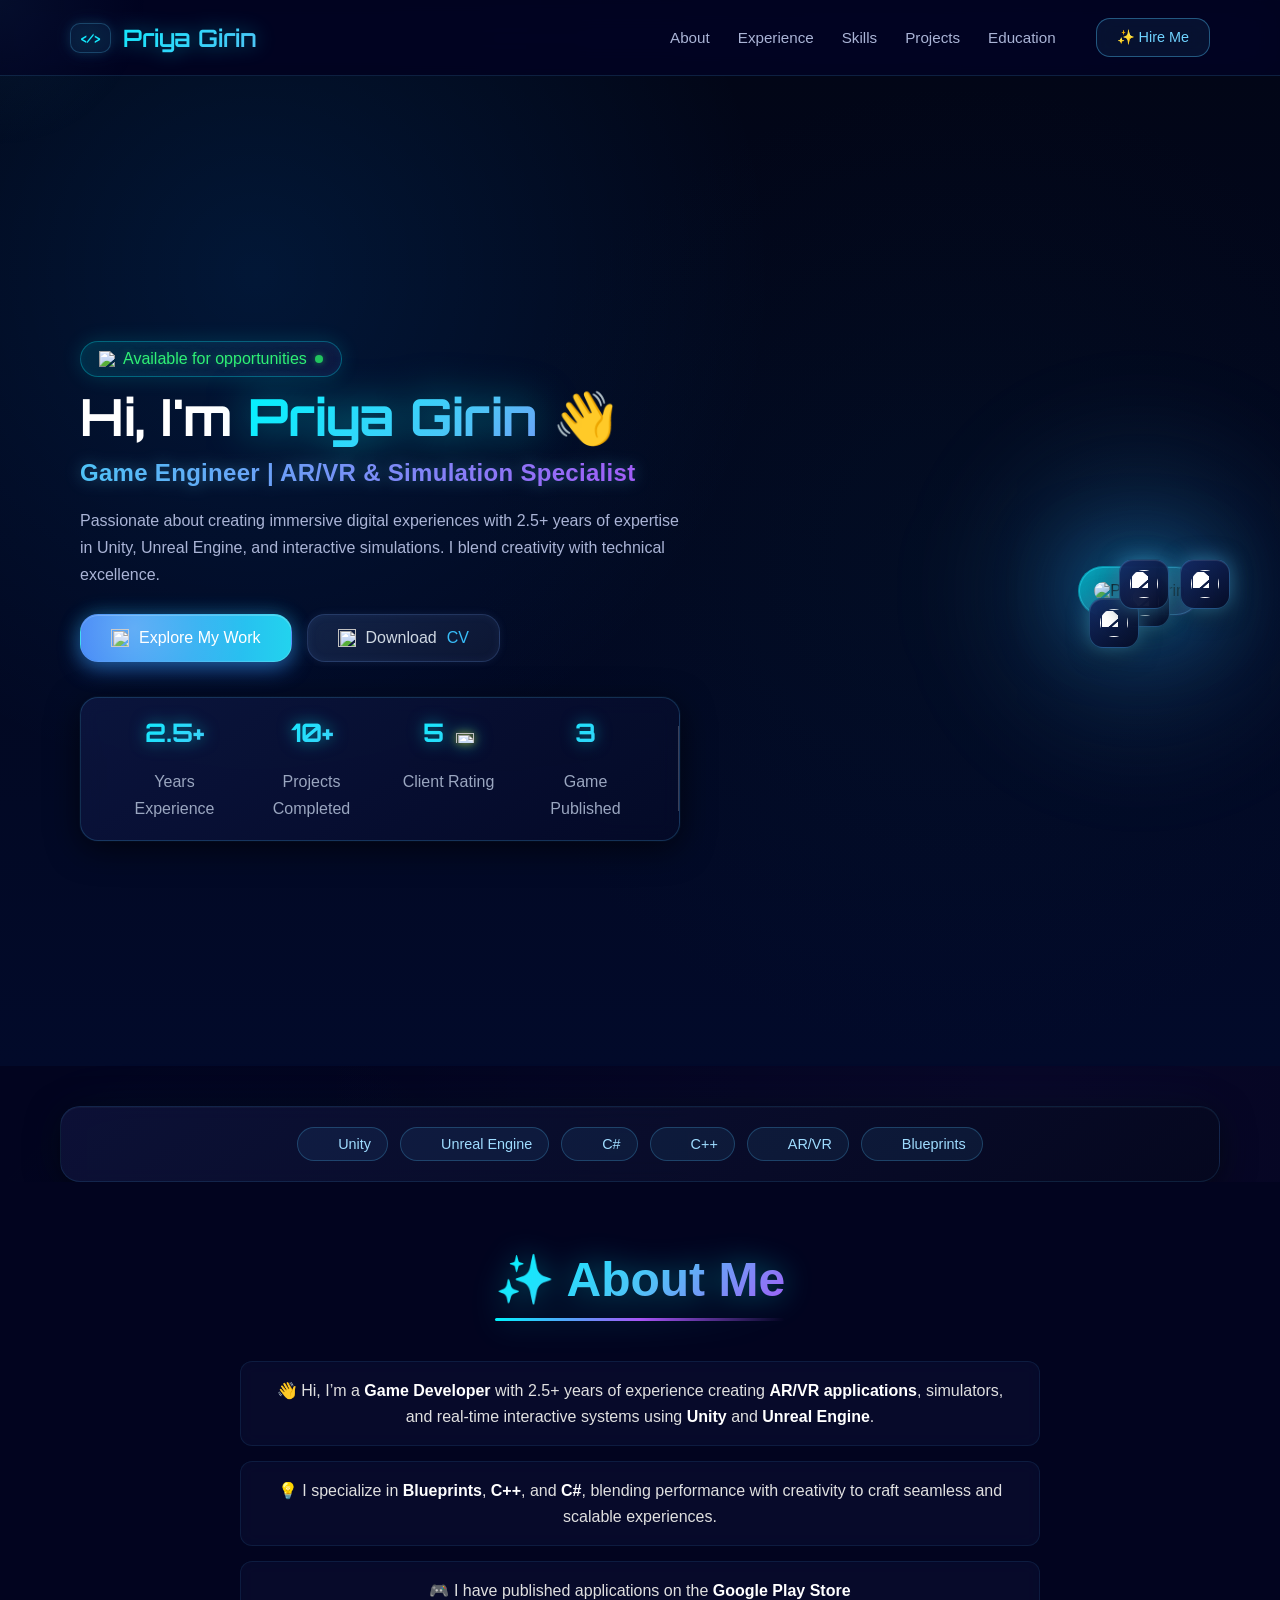
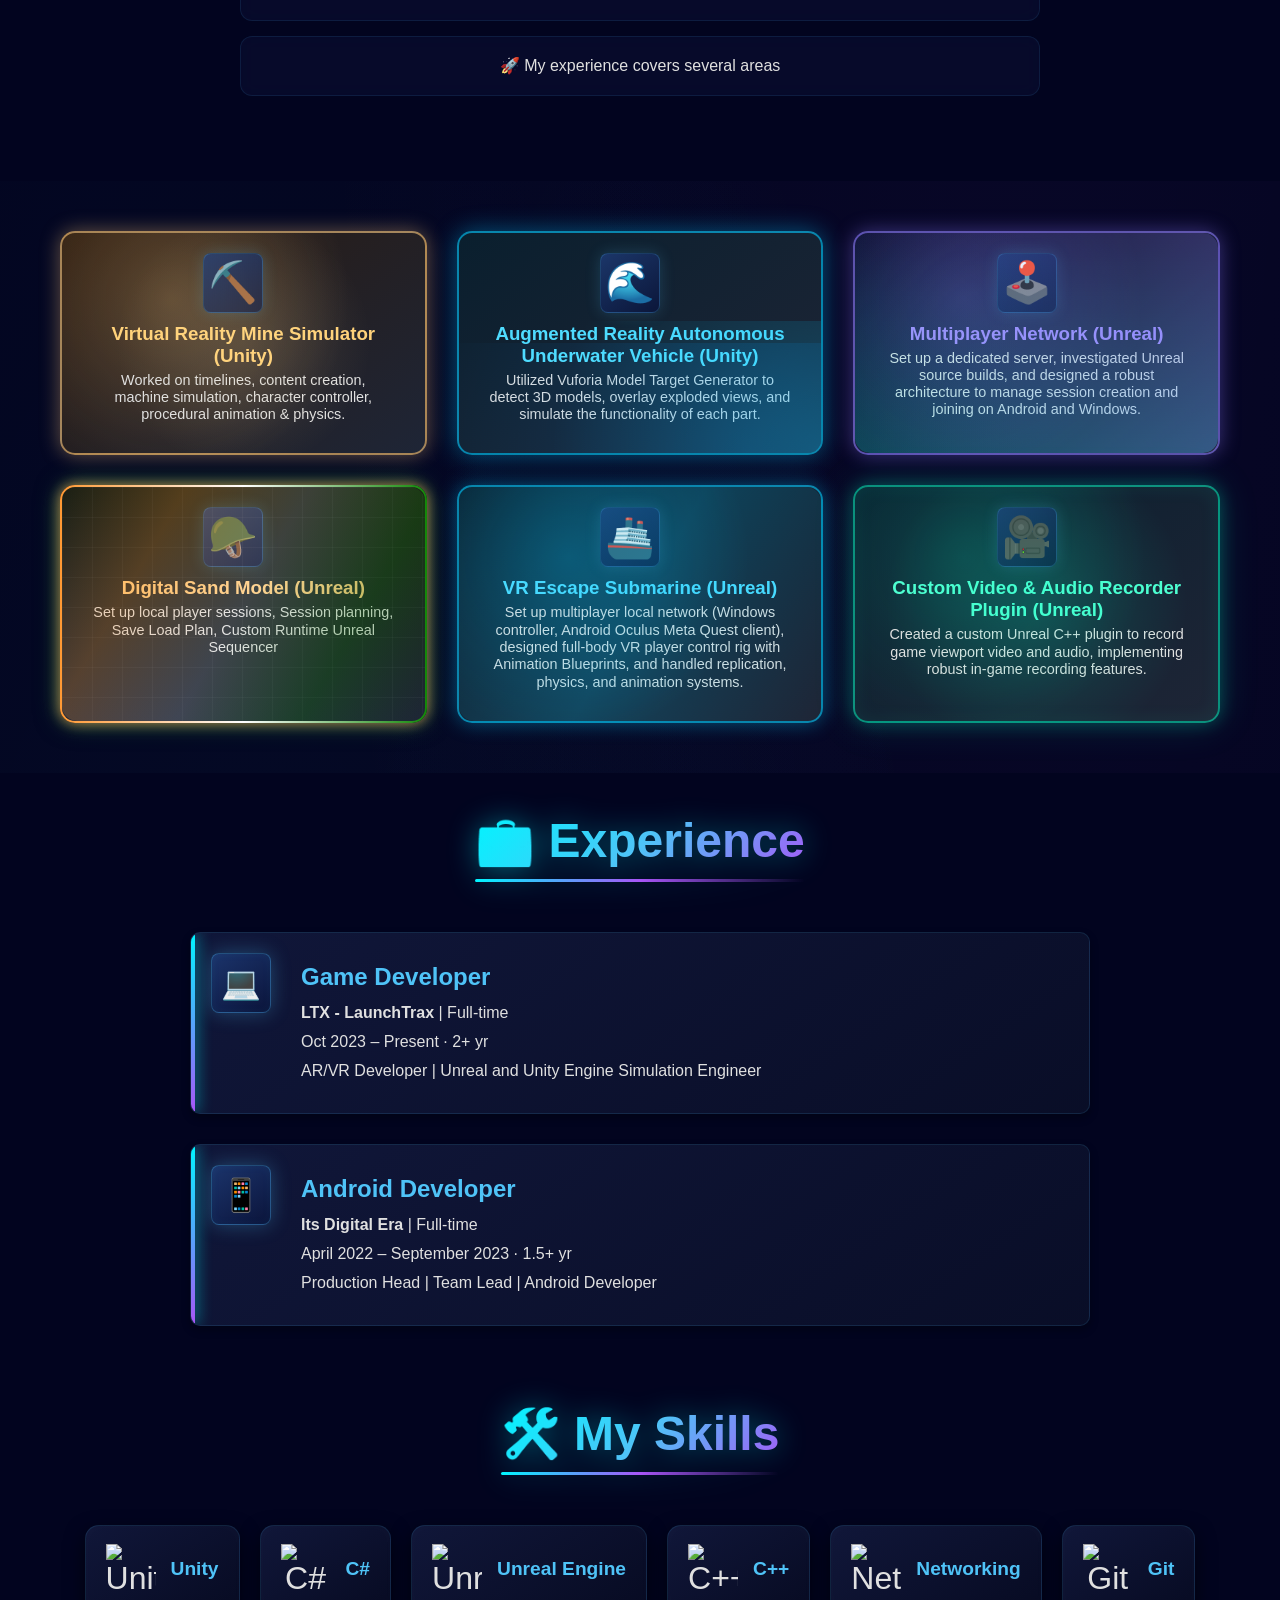
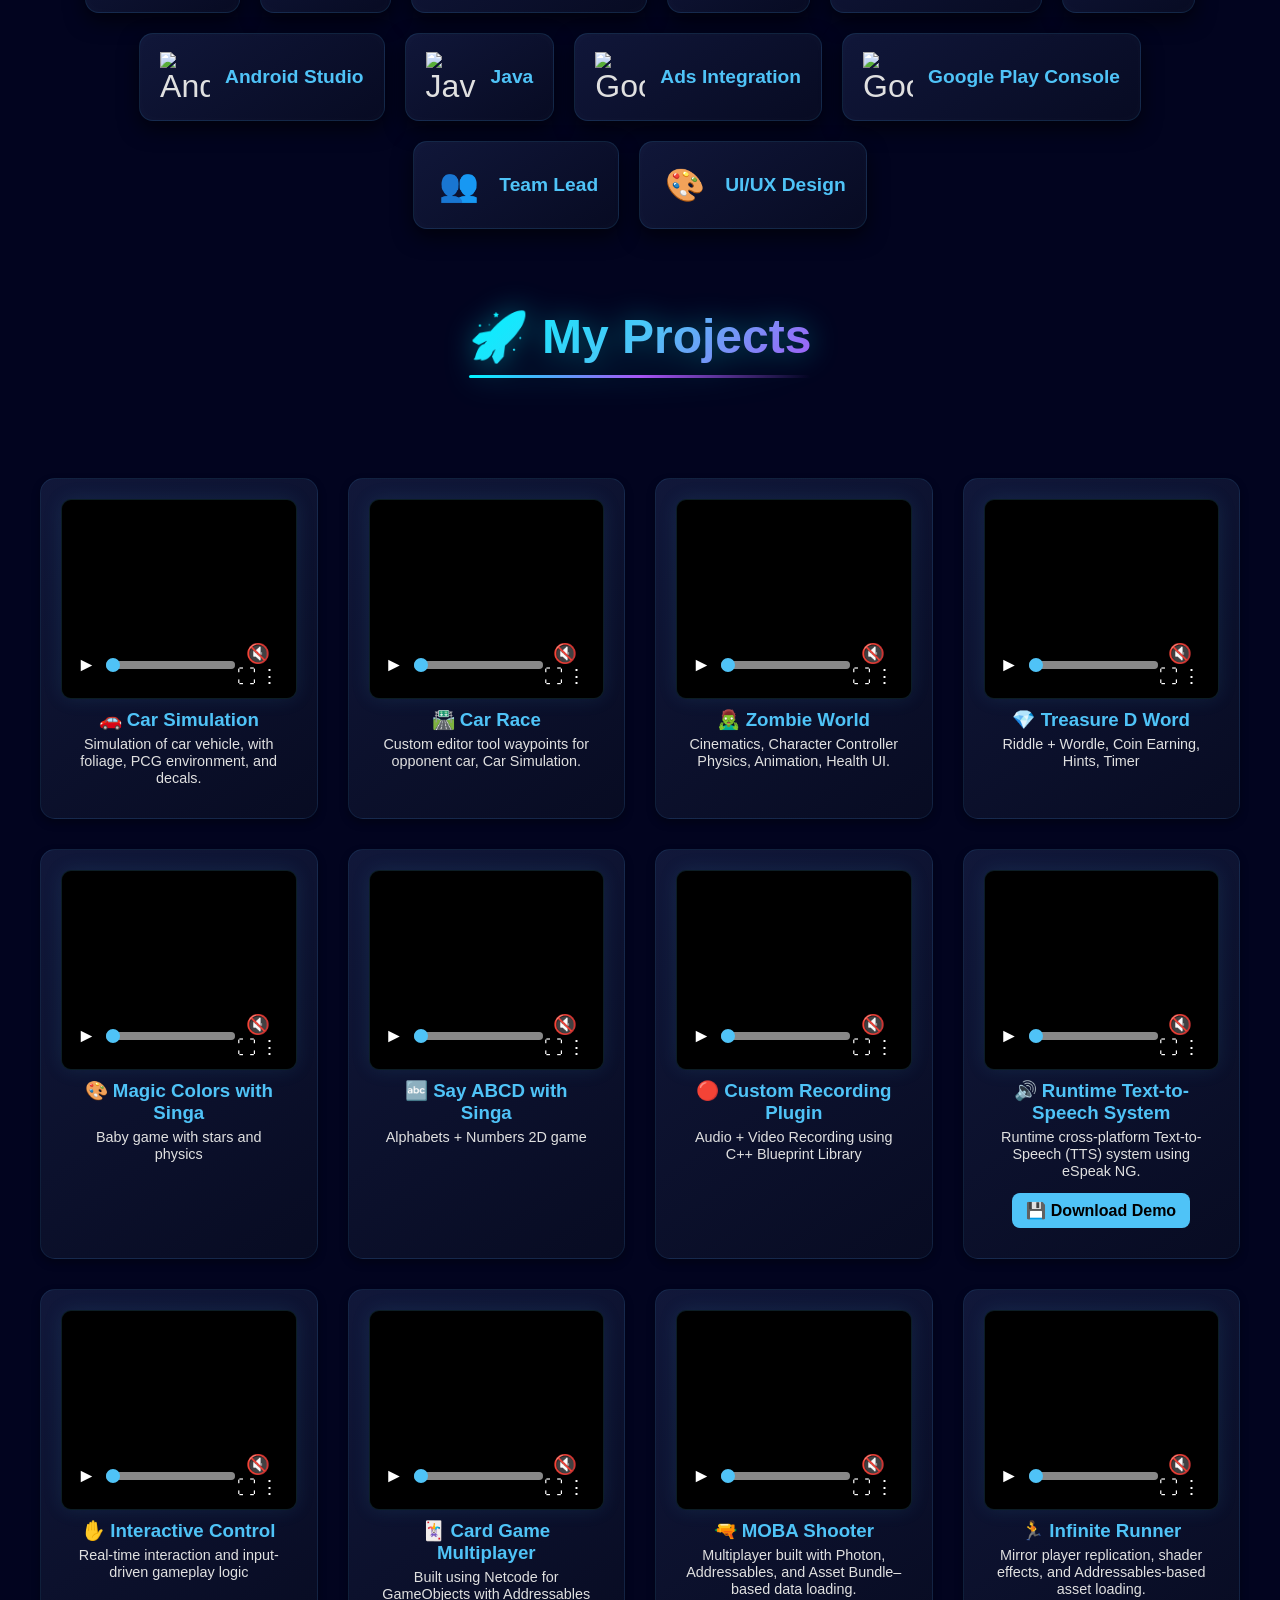
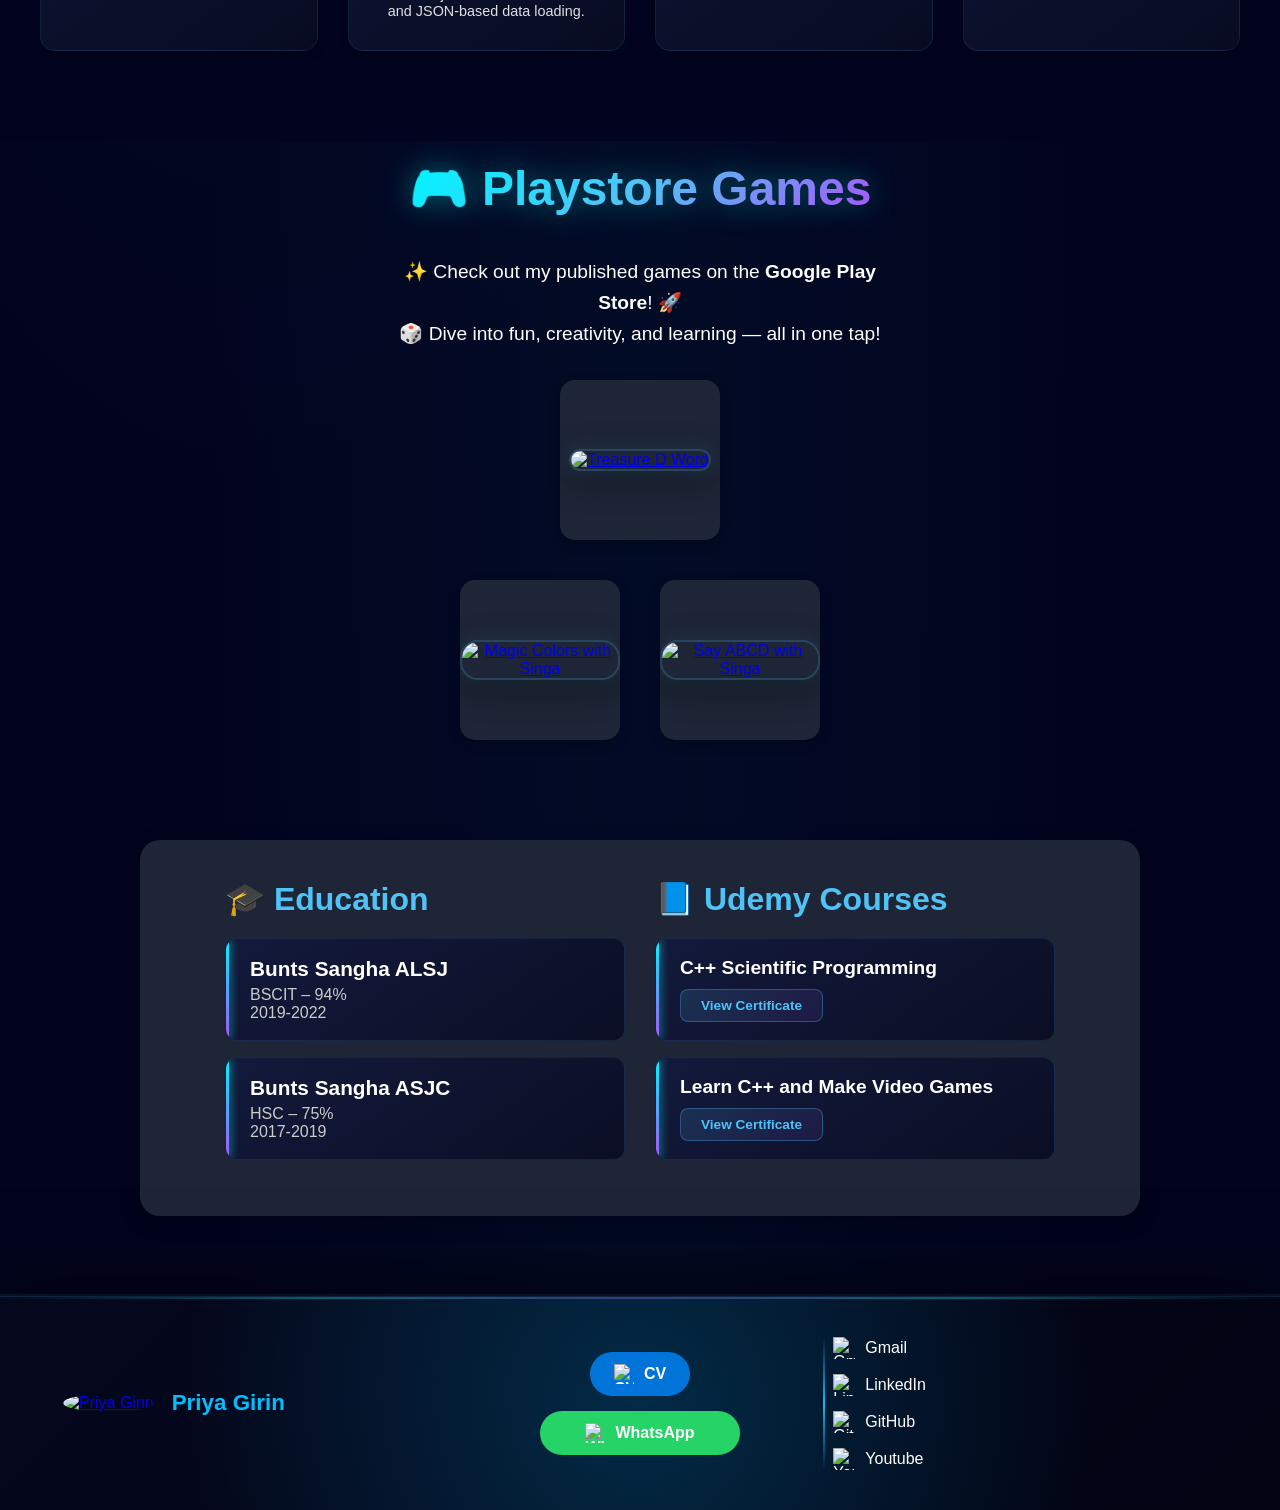
==== commit 94cd7a47: "changes adde" ====
--- a/index.html
+++ b/index.html
@@ -574,7 +574,7 @@
   <div class="project-info">
     <h3>🔊 Runtime Text-to-Speech System</h3>
     <p>
-      Developed a runtime cross-platform Text-to-Speech (TTS) system using eSpeak NG.
+      Runtime cross-platform Text-to-Speech (TTS) system using eSpeak NG.
     </p>
  <div style="margin-top:12px;">
       <a href="https://github.com/Priya122002/MyGames/raw/refs/heads/main/assets/Demo/MetaHumanDemo.zip" download
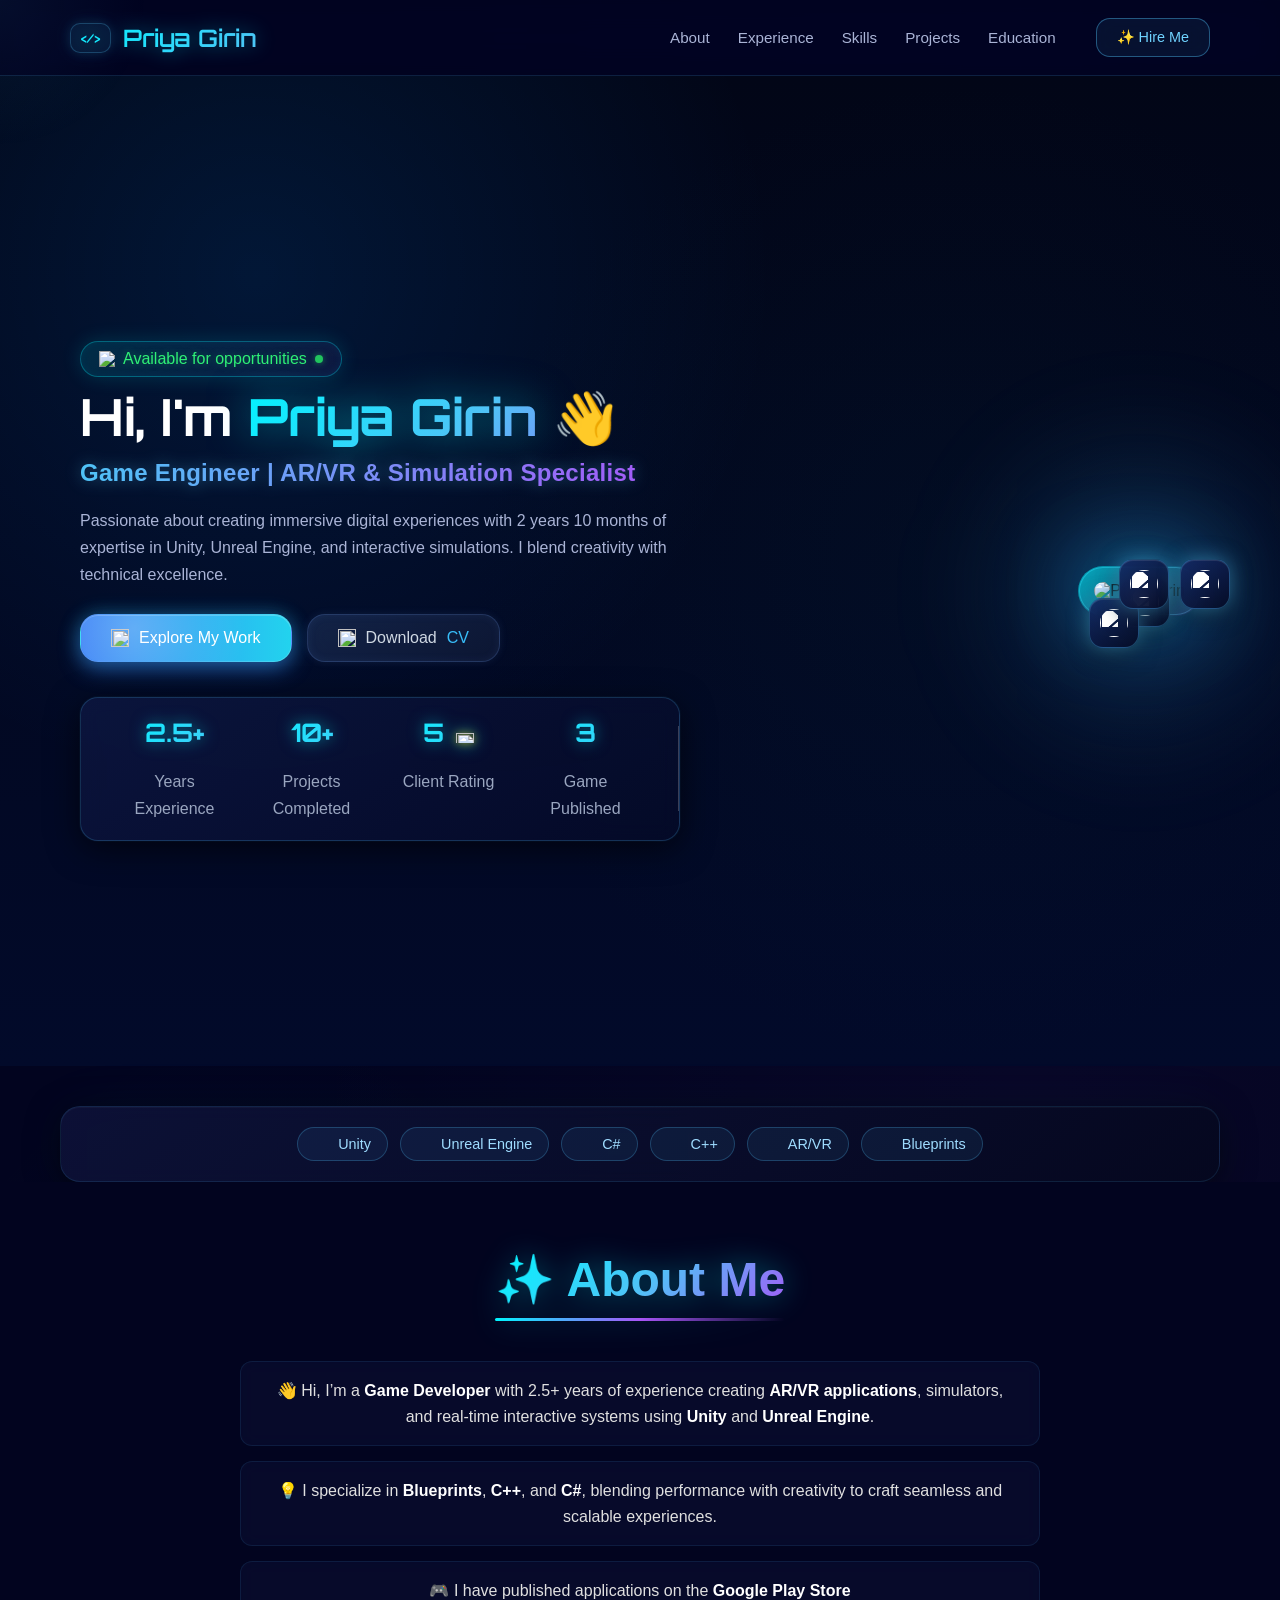
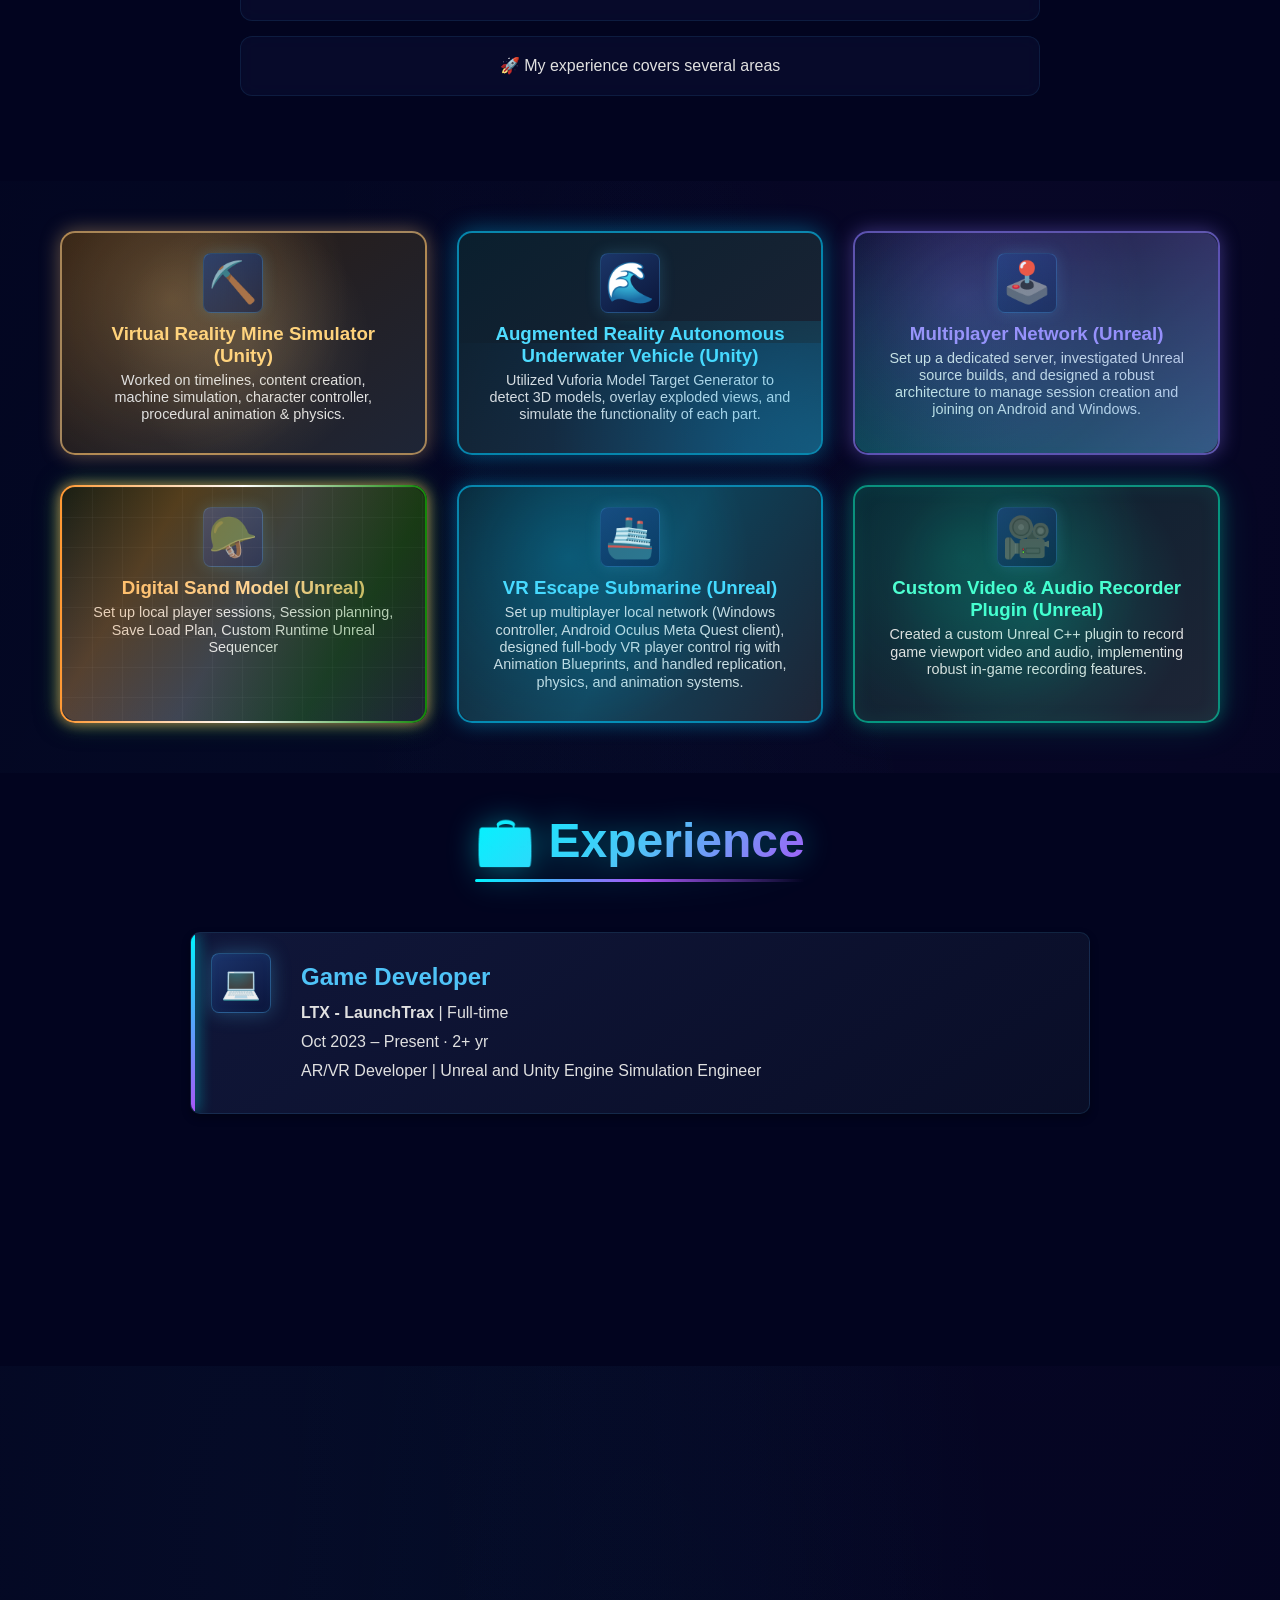
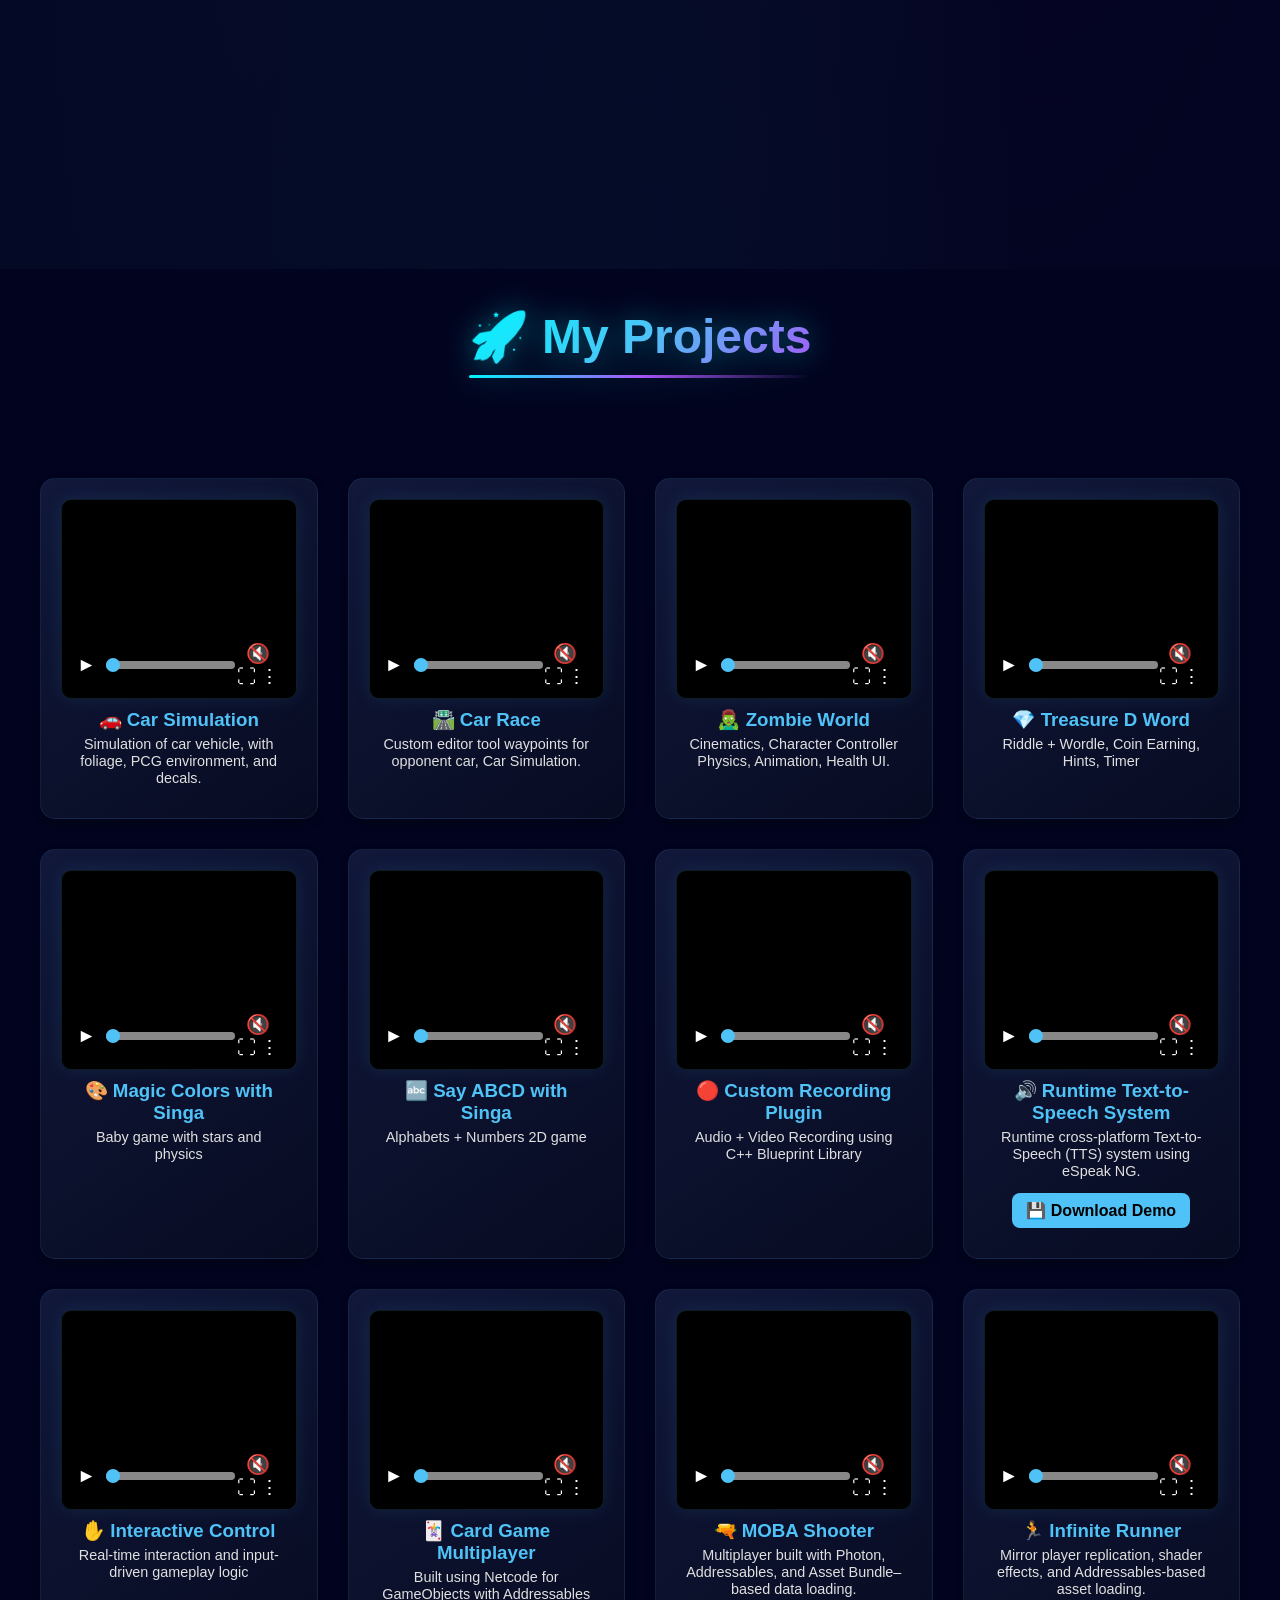
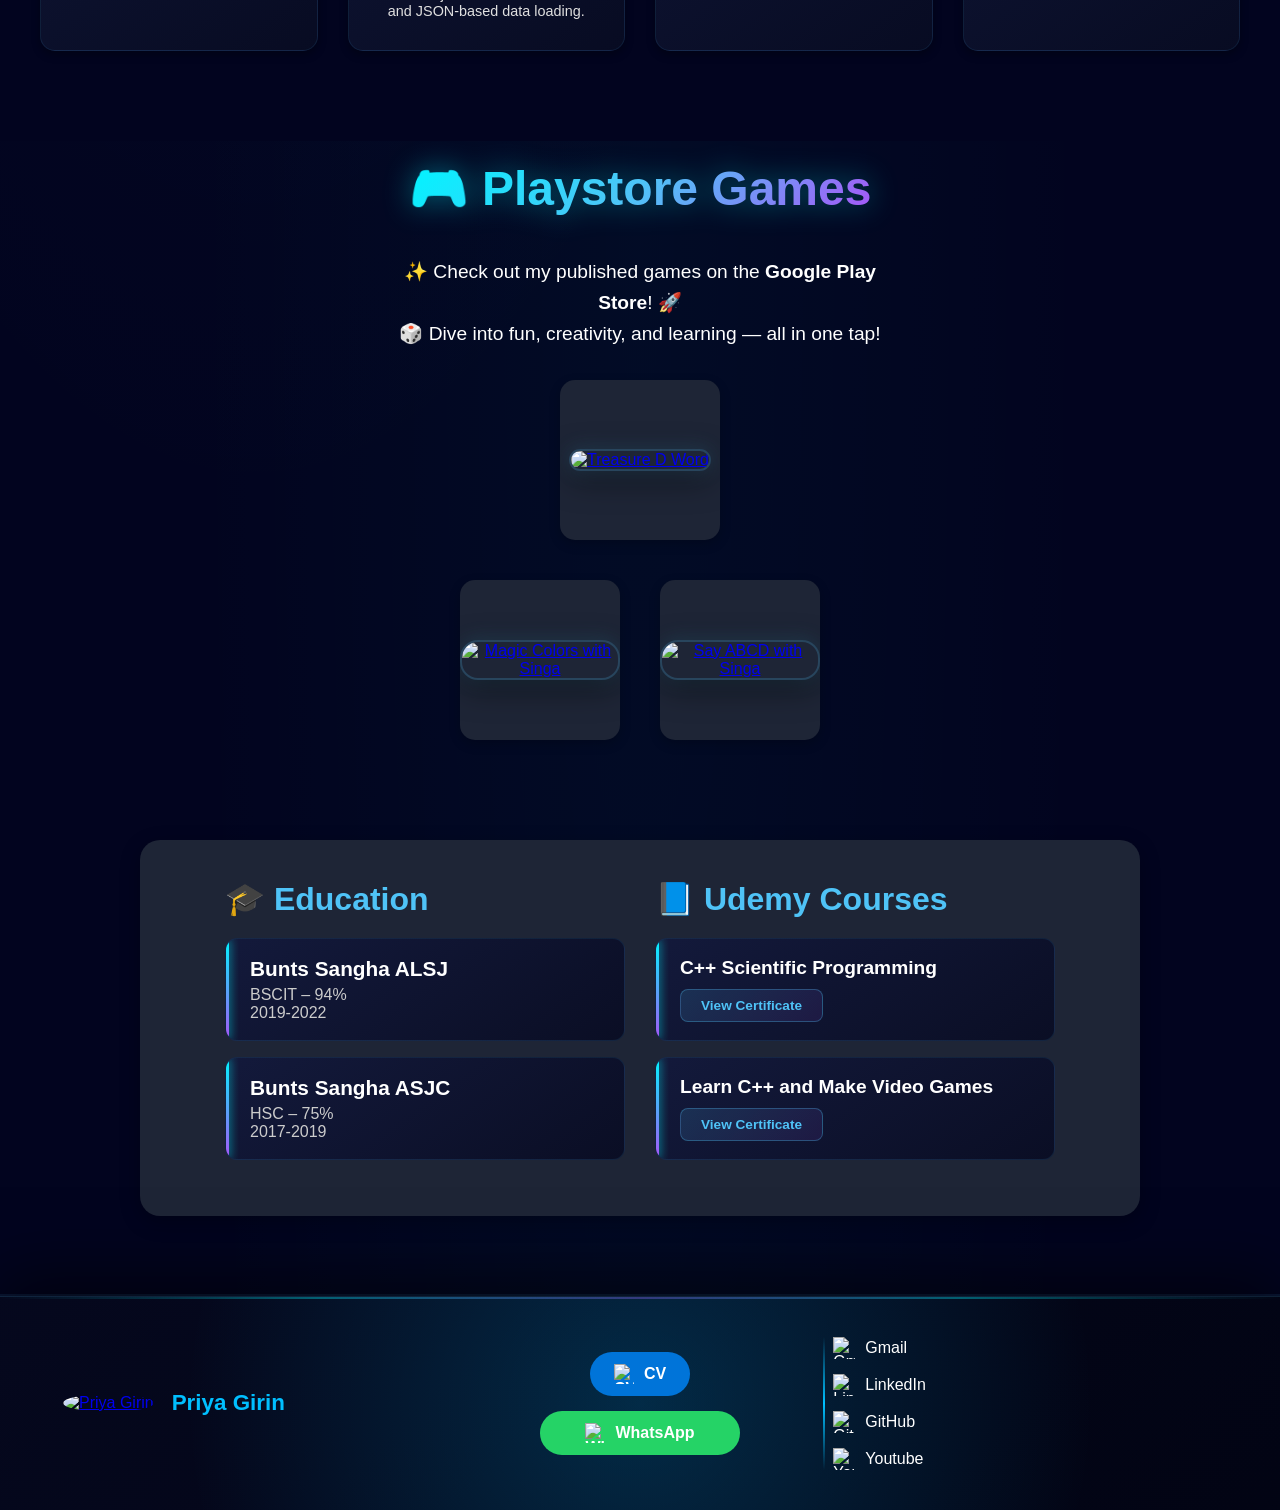
==== commit 83d95fc0: "Update experience duration in index.html" ====
--- a/index.html
+++ b/index.html
@@ -55,7 +55,7 @@
     <h2>Game Engineer | AR/VR & Simulation Specialist</h2>
 
     <p>
-      Passionate about creating immersive digital experiences with 2.5+ years of expertise
+      Passionate about creating immersive digital experiences with 2 years 10 months of expertise
       in Unity, Unreal Engine, and interactive simulations. I blend creativity with technical excellence.
     </p>
 
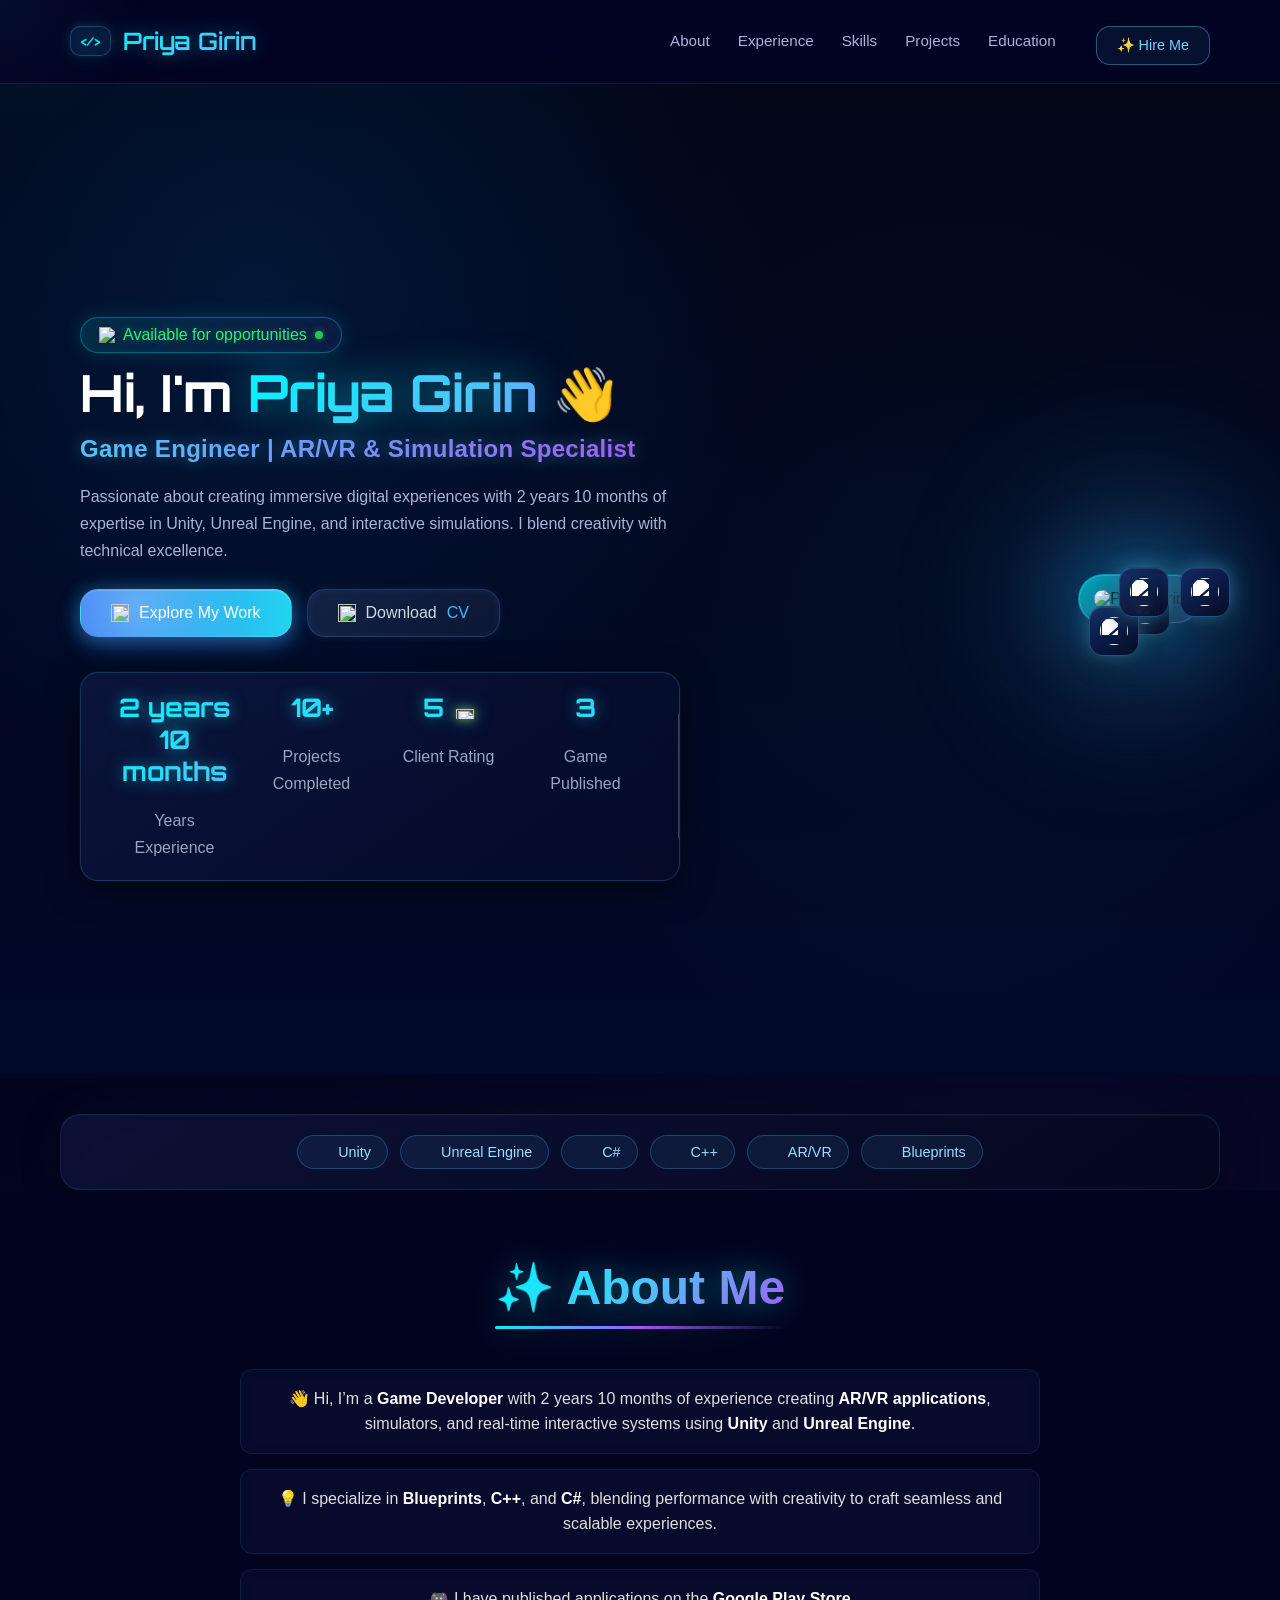
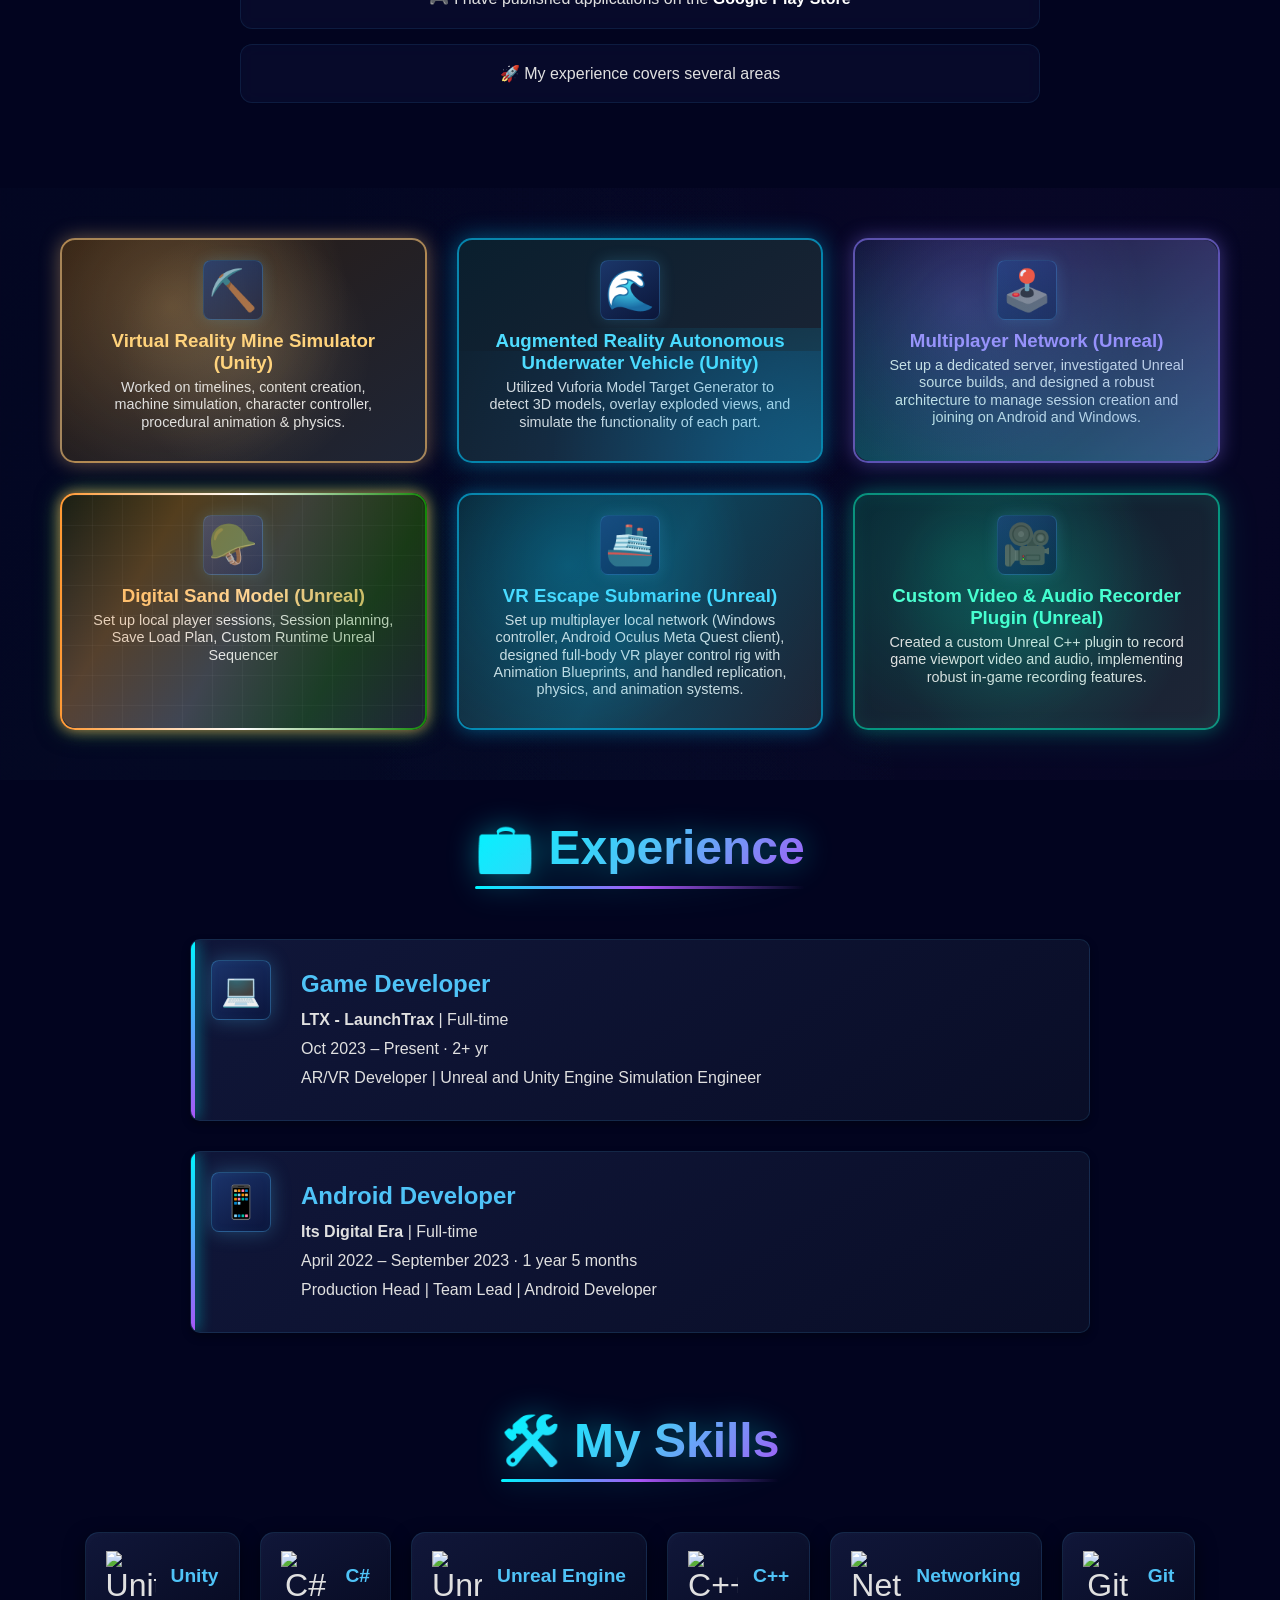
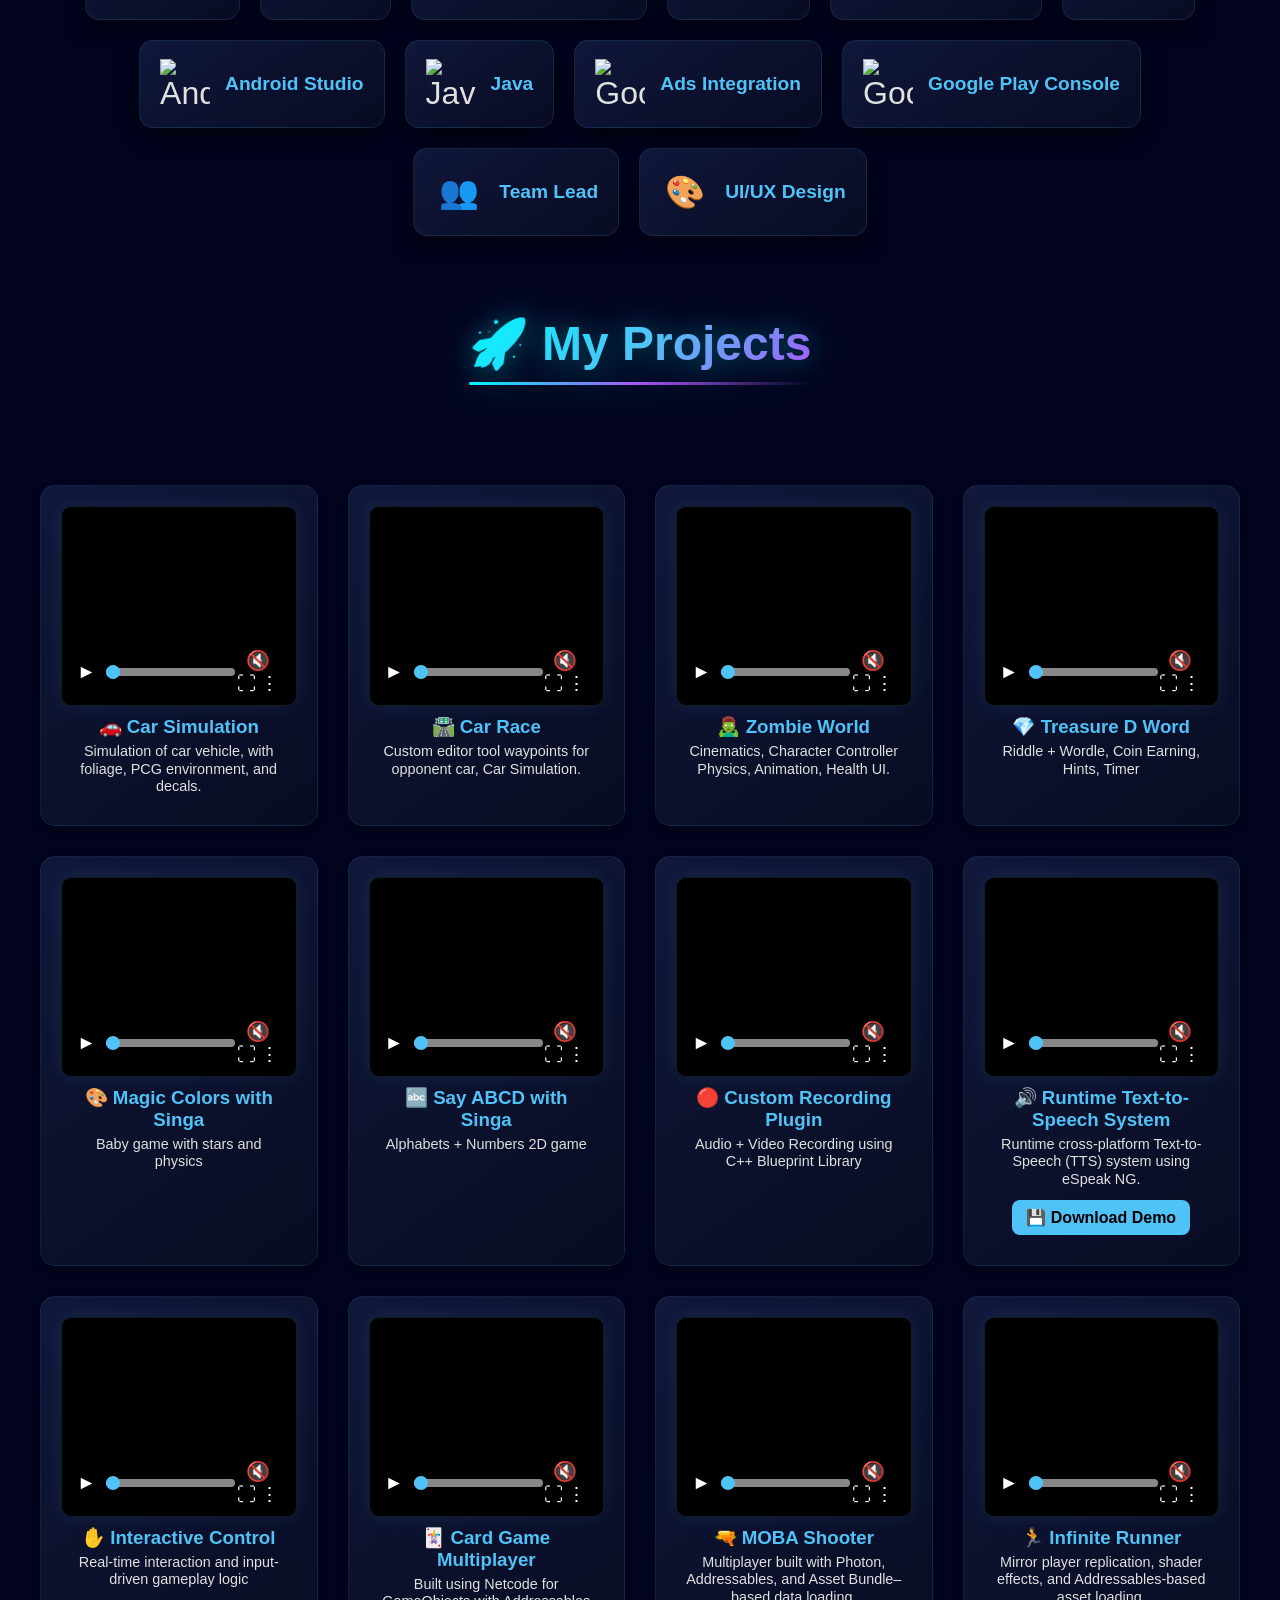
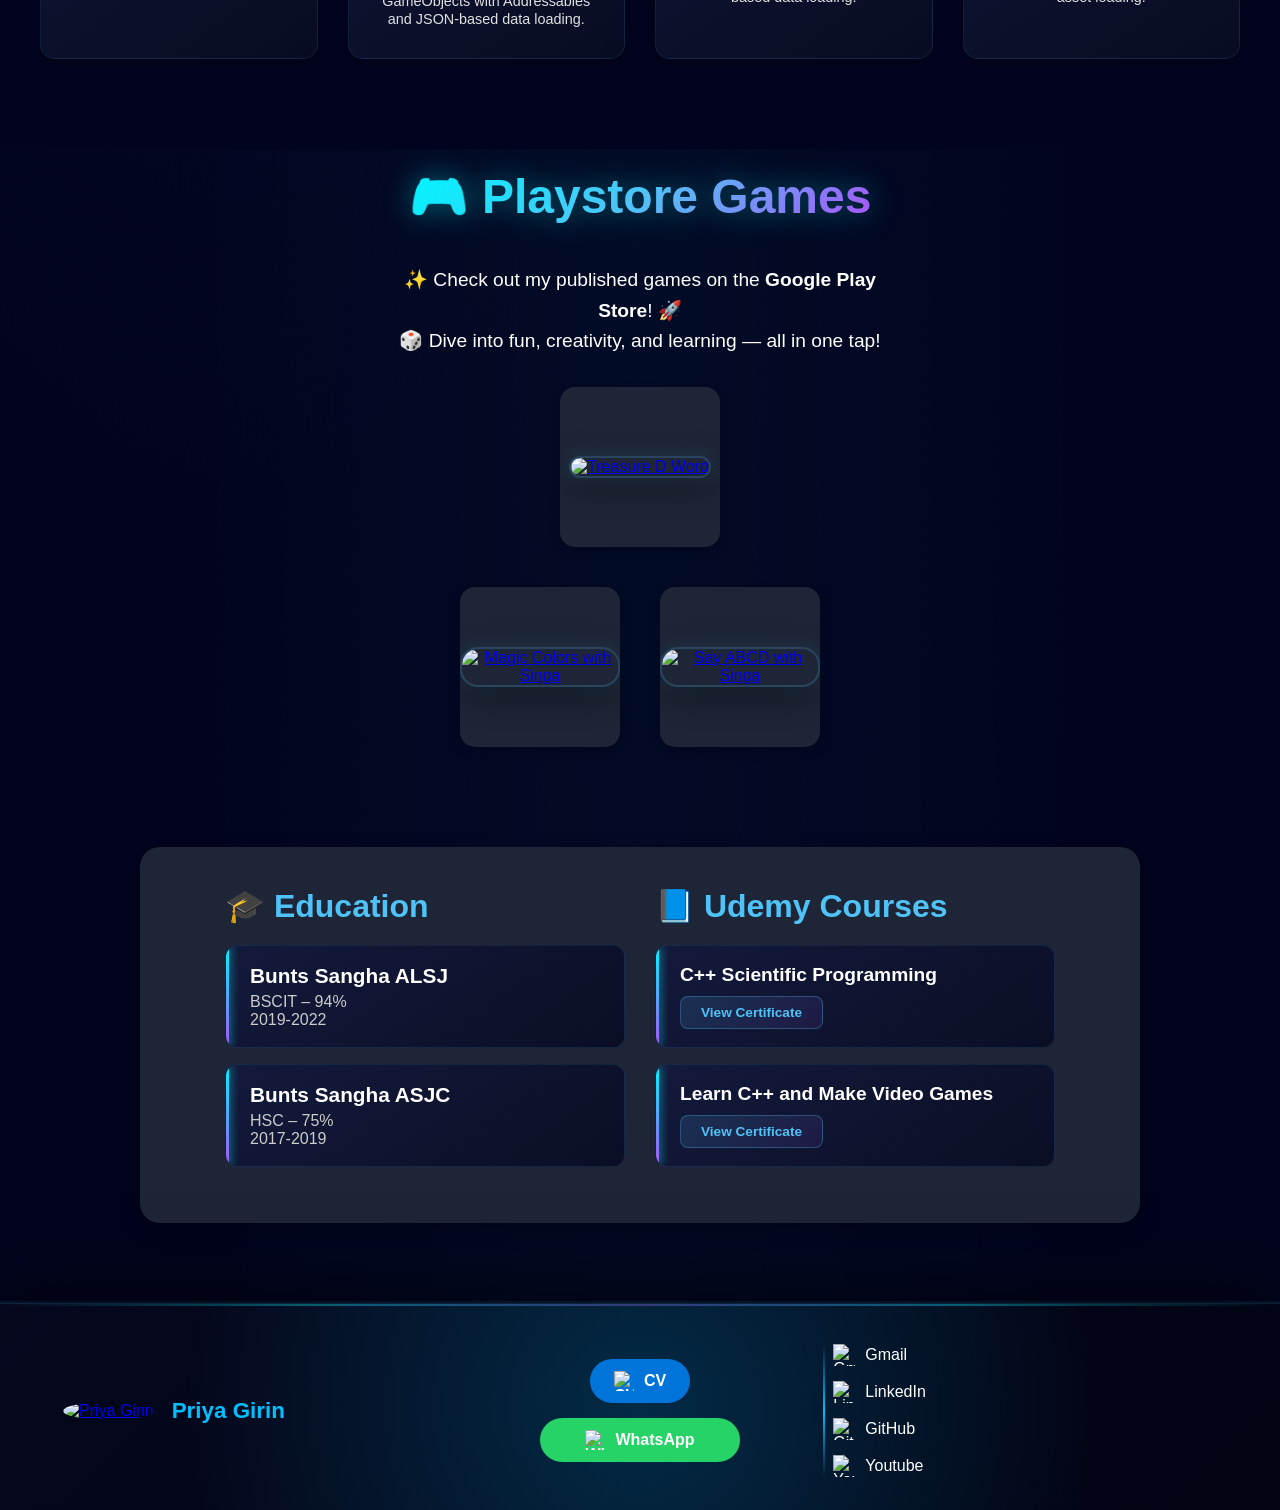
==== commit 9f51f3d2: "Update experience duration in index.html" ====
--- a/index.html
+++ b/index.html
@@ -76,7 +76,7 @@
 
     <div class="stats">
       <div>
-        <h3>2.5+</h3>
+        <h3>2 years 10 months</h3>
         <p>Years Experience</p>
       </div>
       <div>
@@ -155,7 +155,7 @@
   <!-- About Me Section -->
   <section class="about fade-in-up" id="about">
     <h2>✨ About Me</h2>
-    <p>👋 Hi, I’m a <strong>Game Developer</strong> with 2.5+ years of experience creating <strong>AR/VR applications</strong>, simulators, and real-time interactive systems using <strong>Unity</strong> and <strong>Unreal Engine</strong>.</p>
+    <p>👋 Hi, I’m a <strong>Game Developer</strong> with 2 years 10 months of experience creating <strong>AR/VR applications</strong>, simulators, and real-time interactive systems using <strong>Unity</strong> and <strong>Unreal Engine</strong>.</p>
     <p>💡 I specialize in <strong>Blueprints</strong>, <strong>C++</strong>, and <strong>C#</strong>, blending performance with creativity to craft seamless and scalable experiences.</p>
     <p>🎮 I have published applications on the <strong>Google Play Store</strong></p>
     <p>🚀 My experience covers several areas</p>
@@ -232,7 +232,7 @@
       <div class="project-info">
         <h3>Android Developer</h3>
         <p><strong>Its Digital Era</strong> | Full-time</p>
-        <p>April 2022 – September 2023 · 1.5+ yr</p>
+        <p>April 2022 – September 2023 · 1 year 5 months</p>
         <p>Production Head | Team Lead | Android Developer</p>
       </div>
     </div>
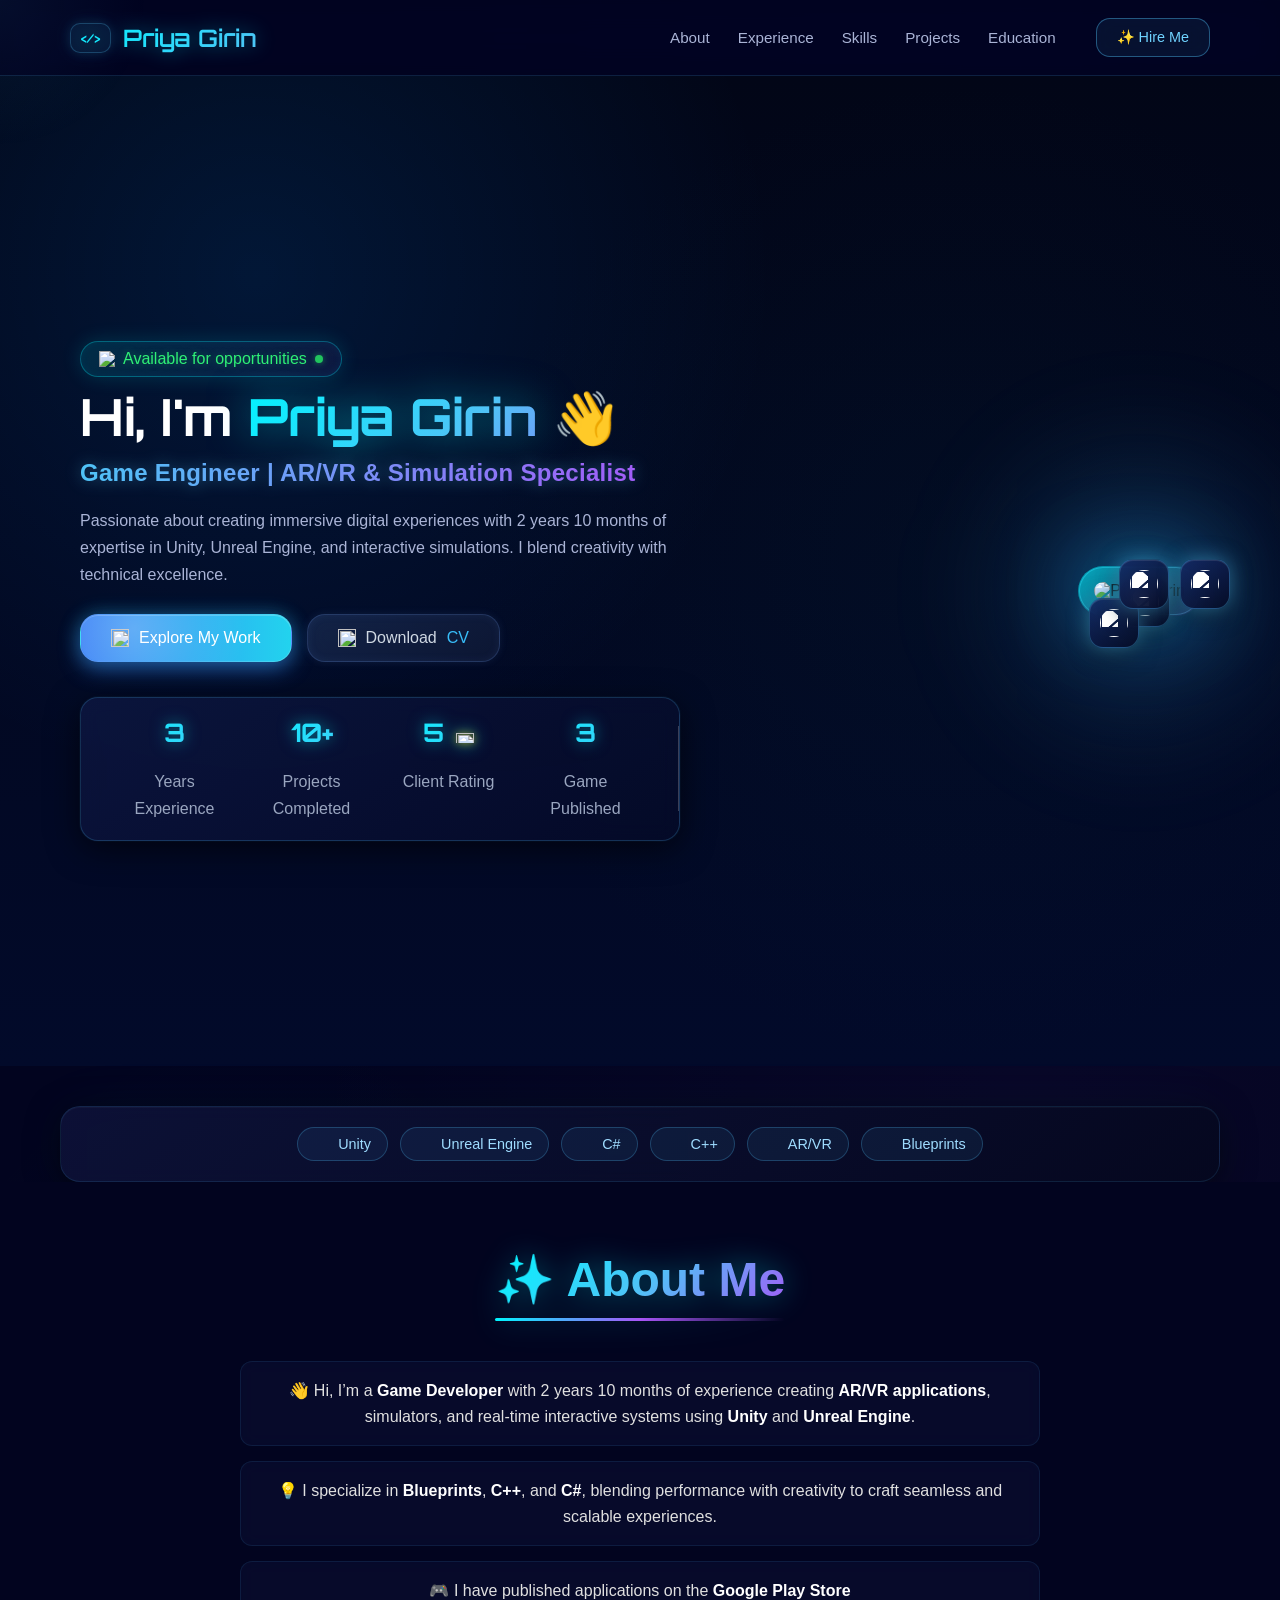
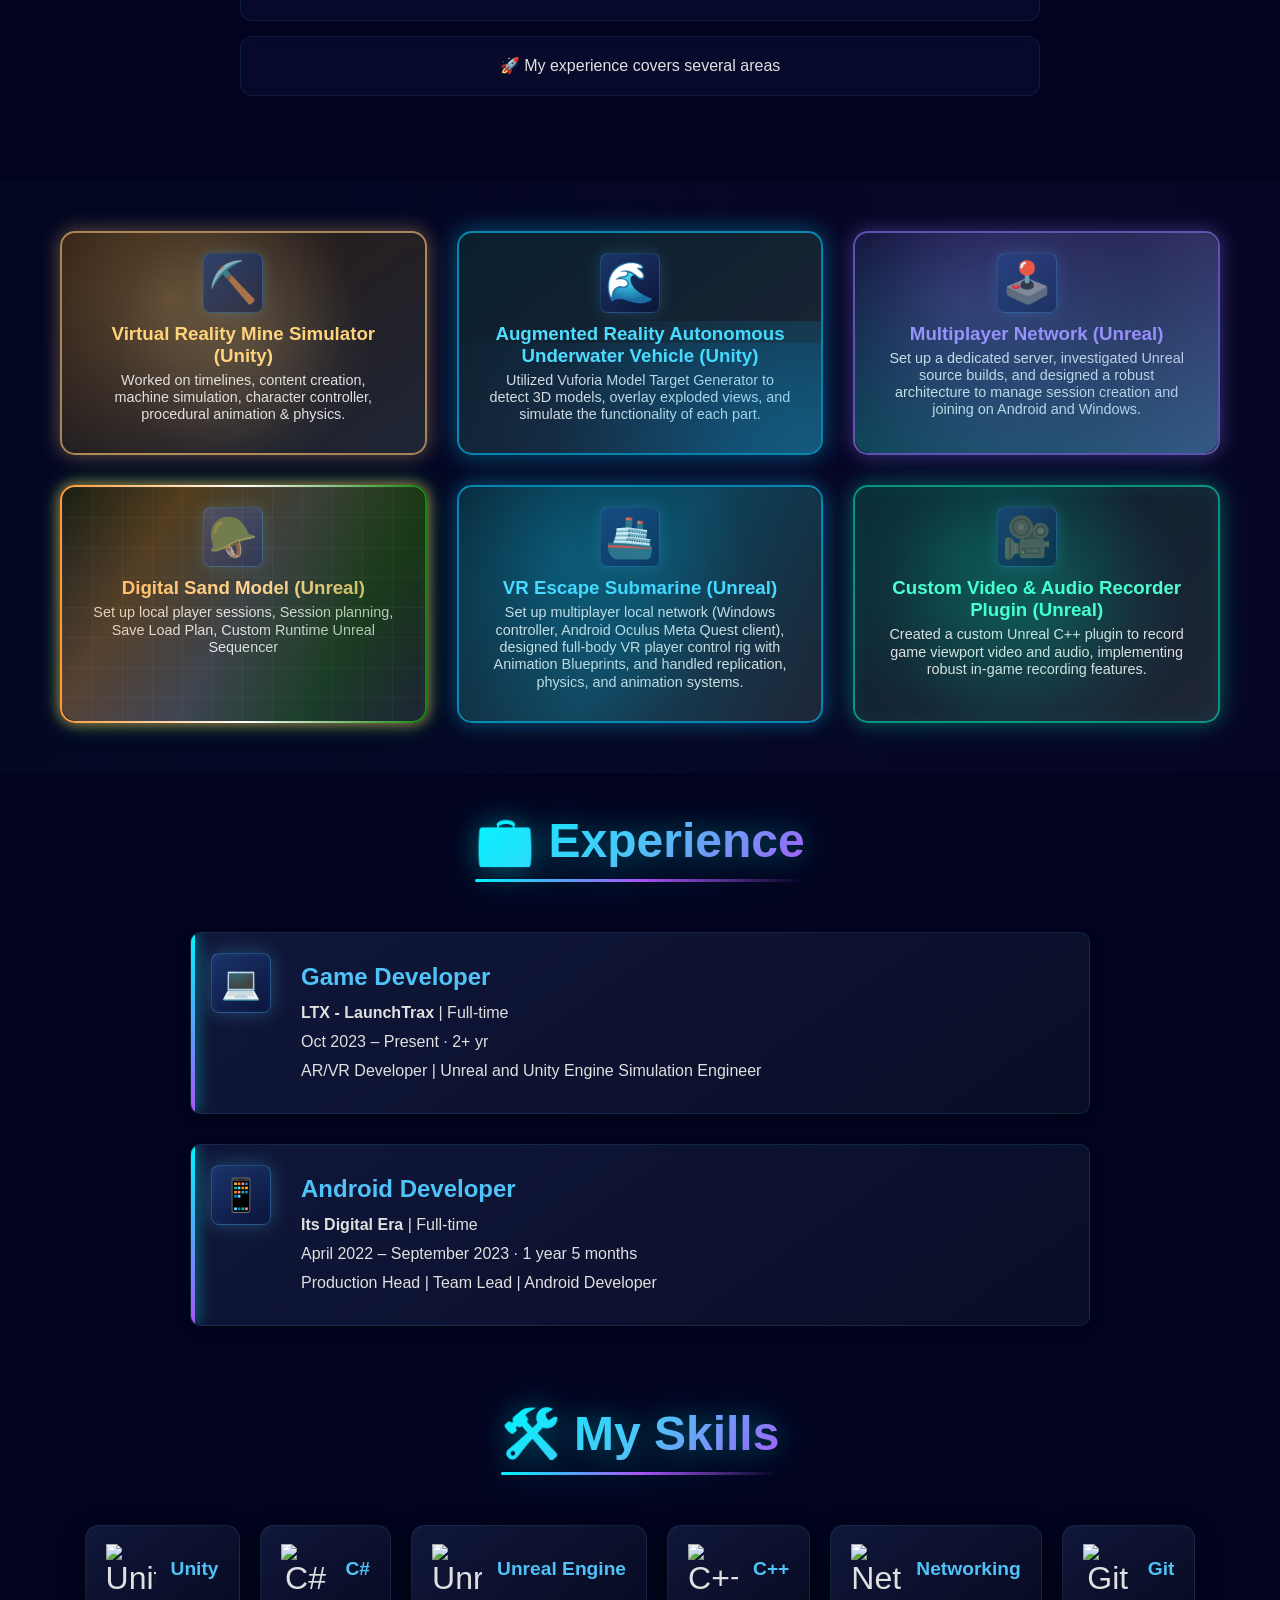
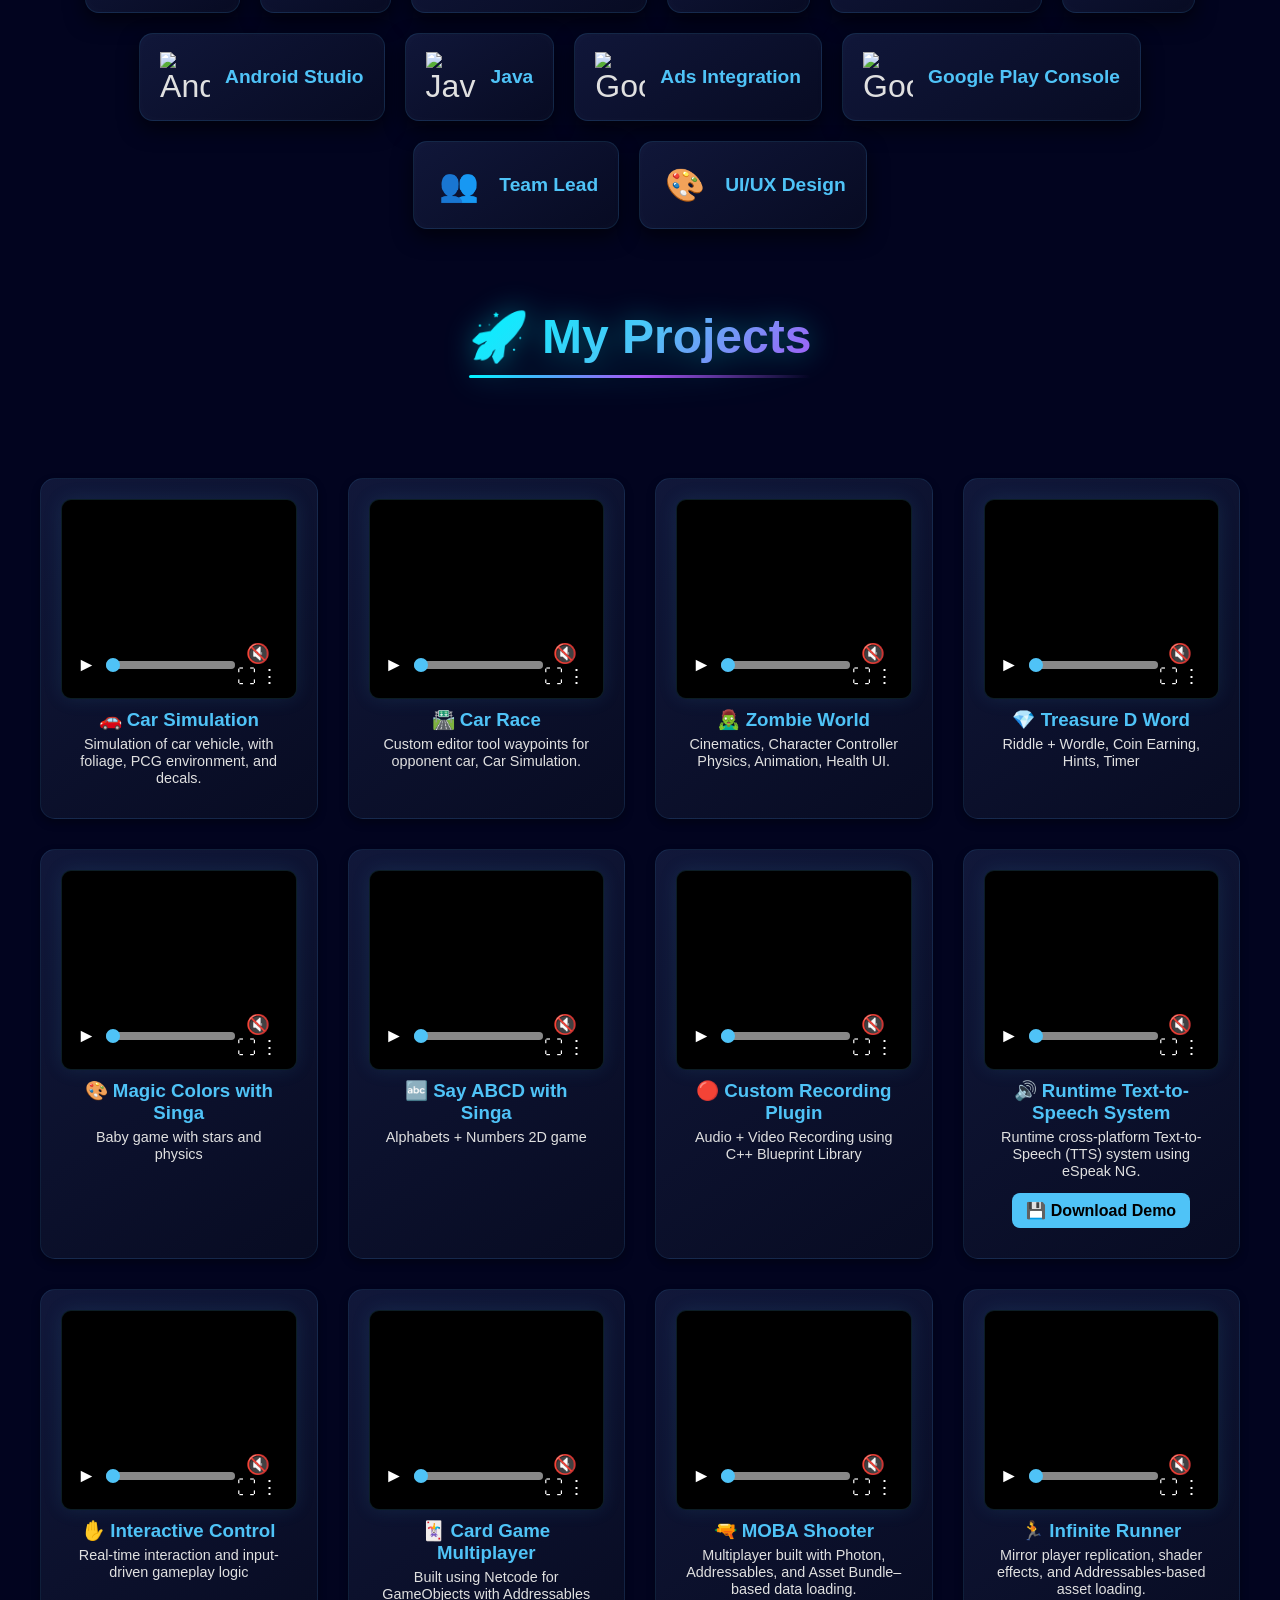
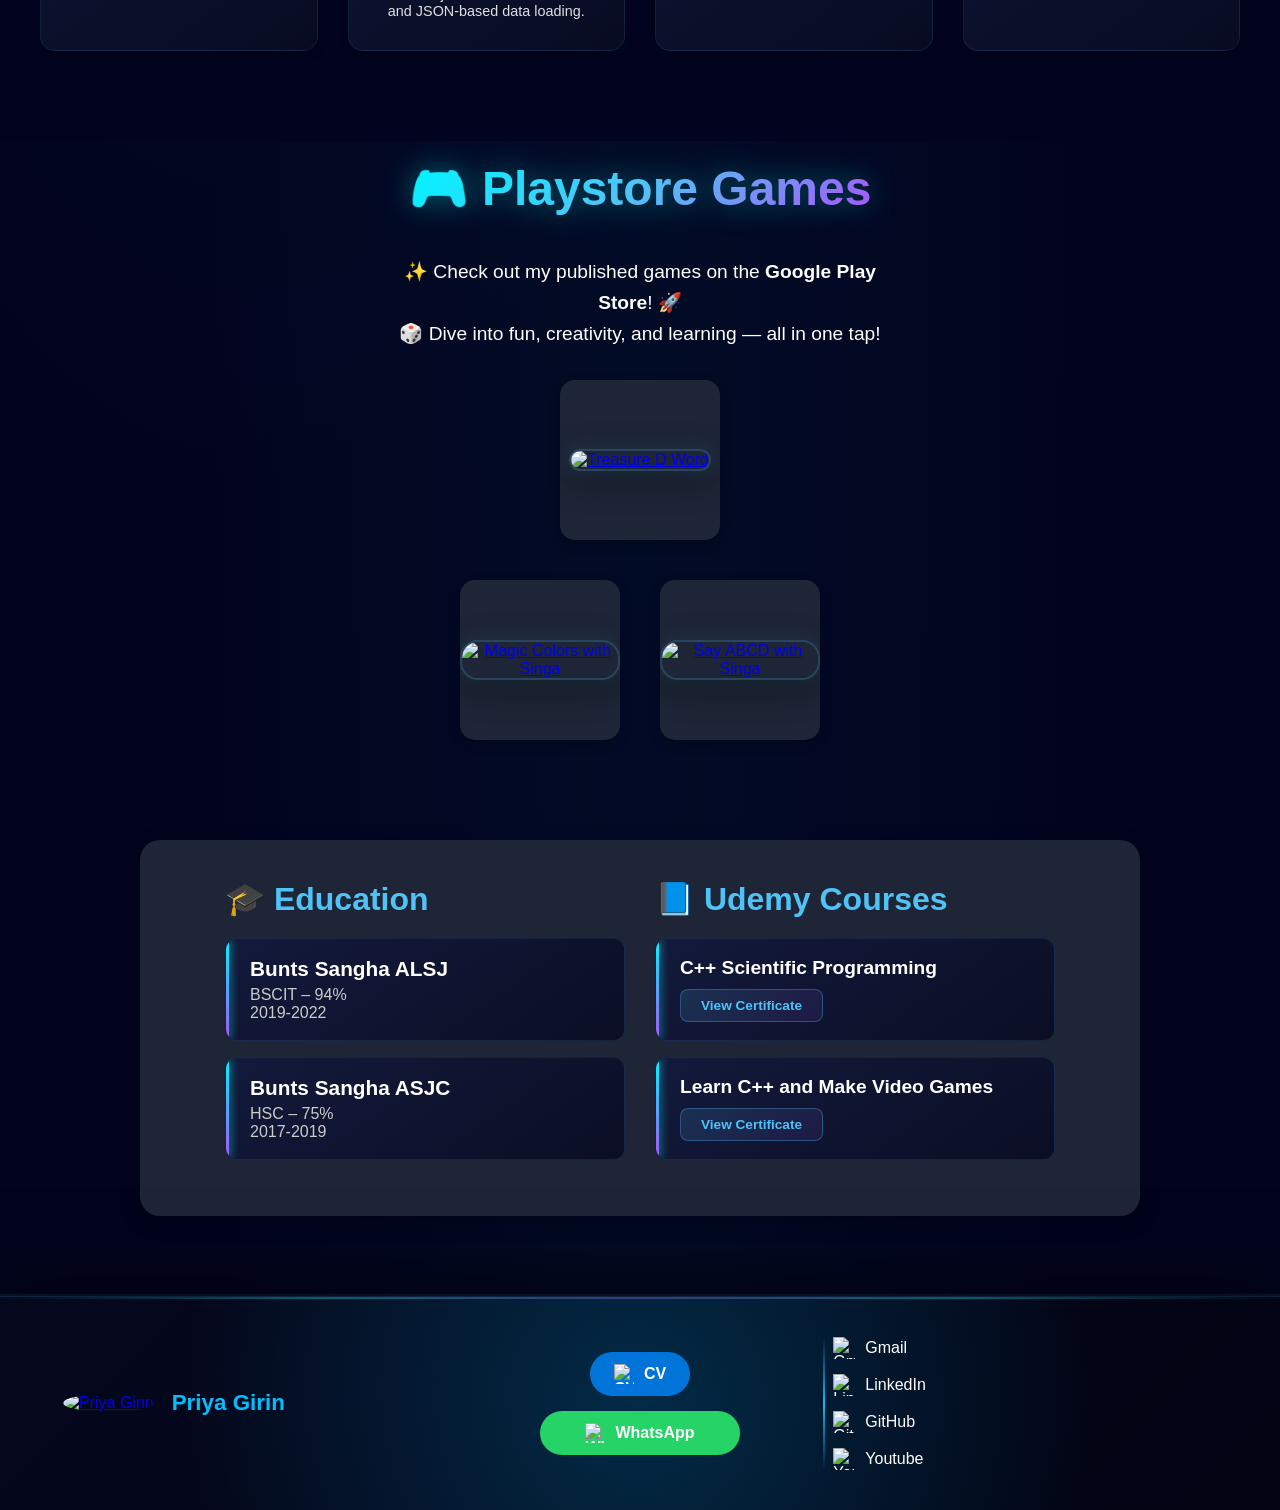
==== commit 22b1e0a7: "Update years of experience from '2 years 10 months' to '3'" ====
--- a/index.html
+++ b/index.html
@@ -76,7 +76,7 @@
 
     <div class="stats">
       <div>
-        <h3>2 years 10 months</h3>
+        <h3>3</h3>
         <p>Years Experience</p>
       </div>
       <div>
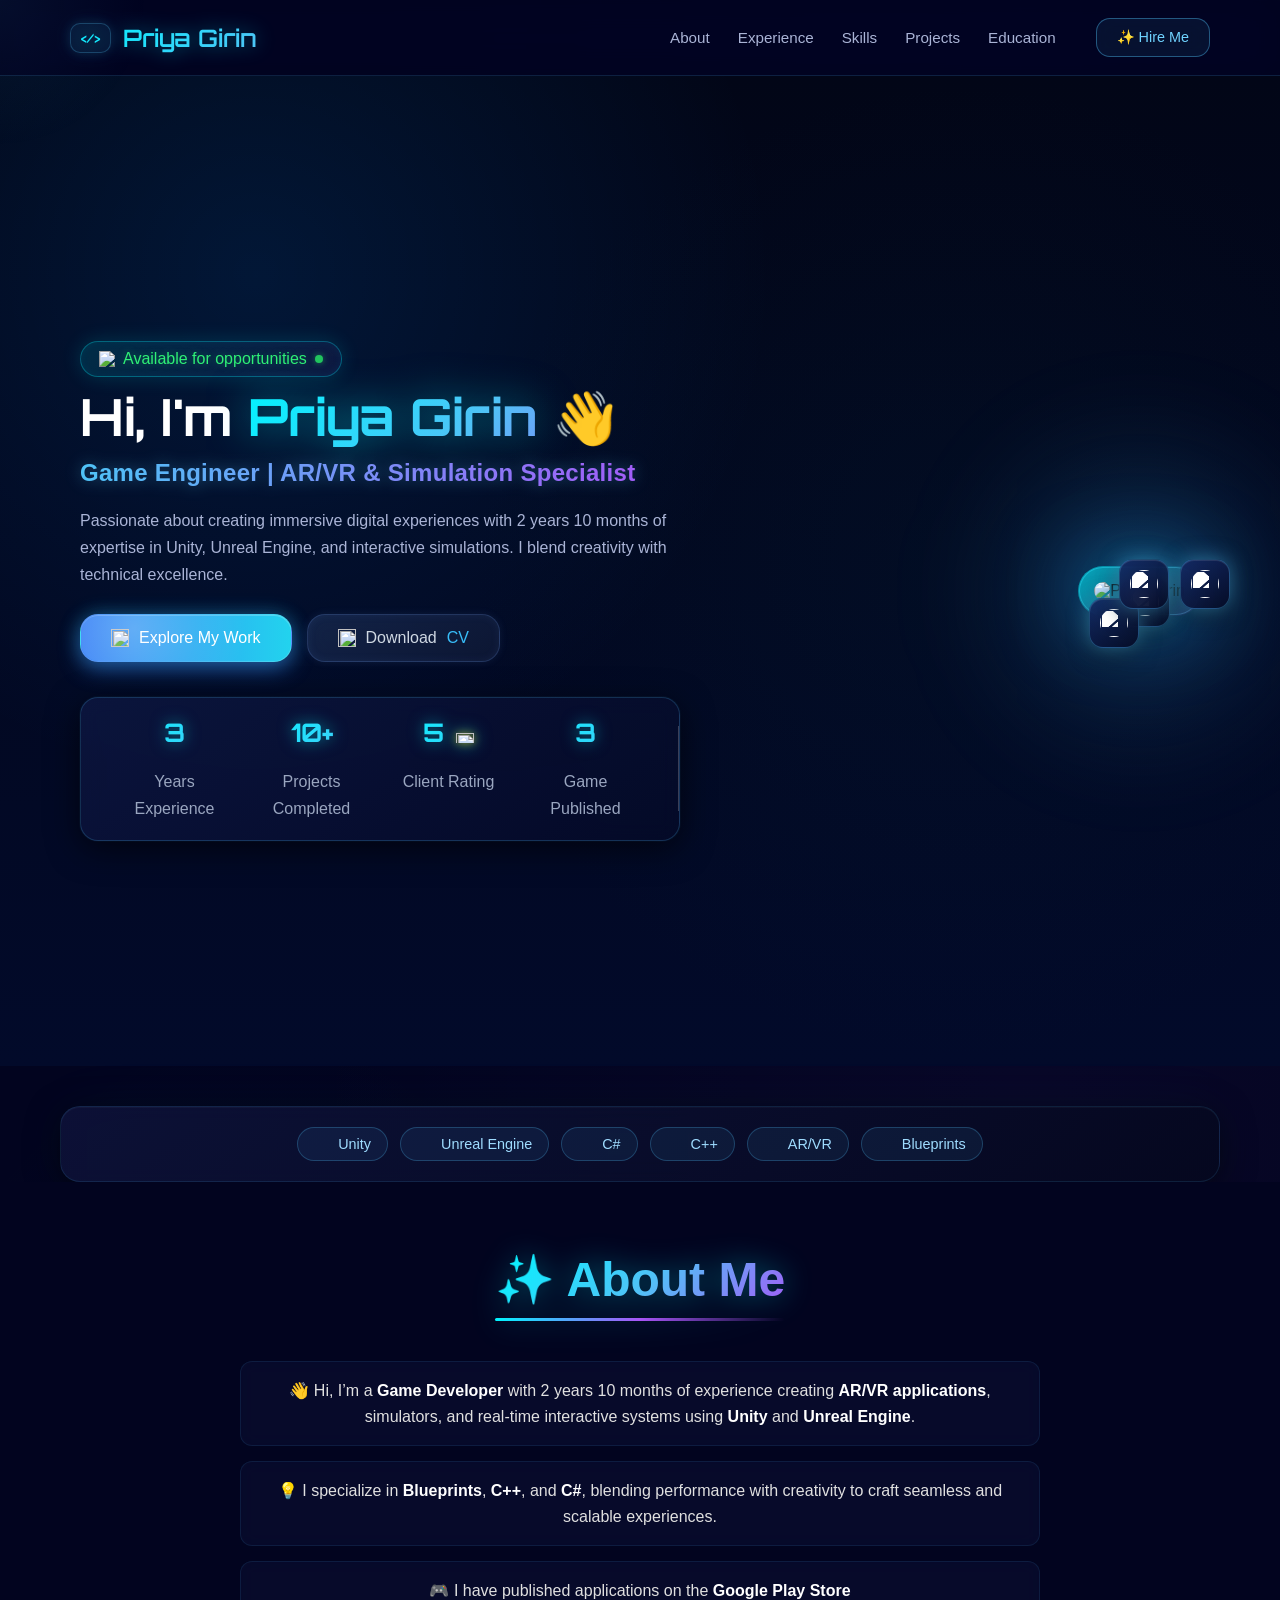
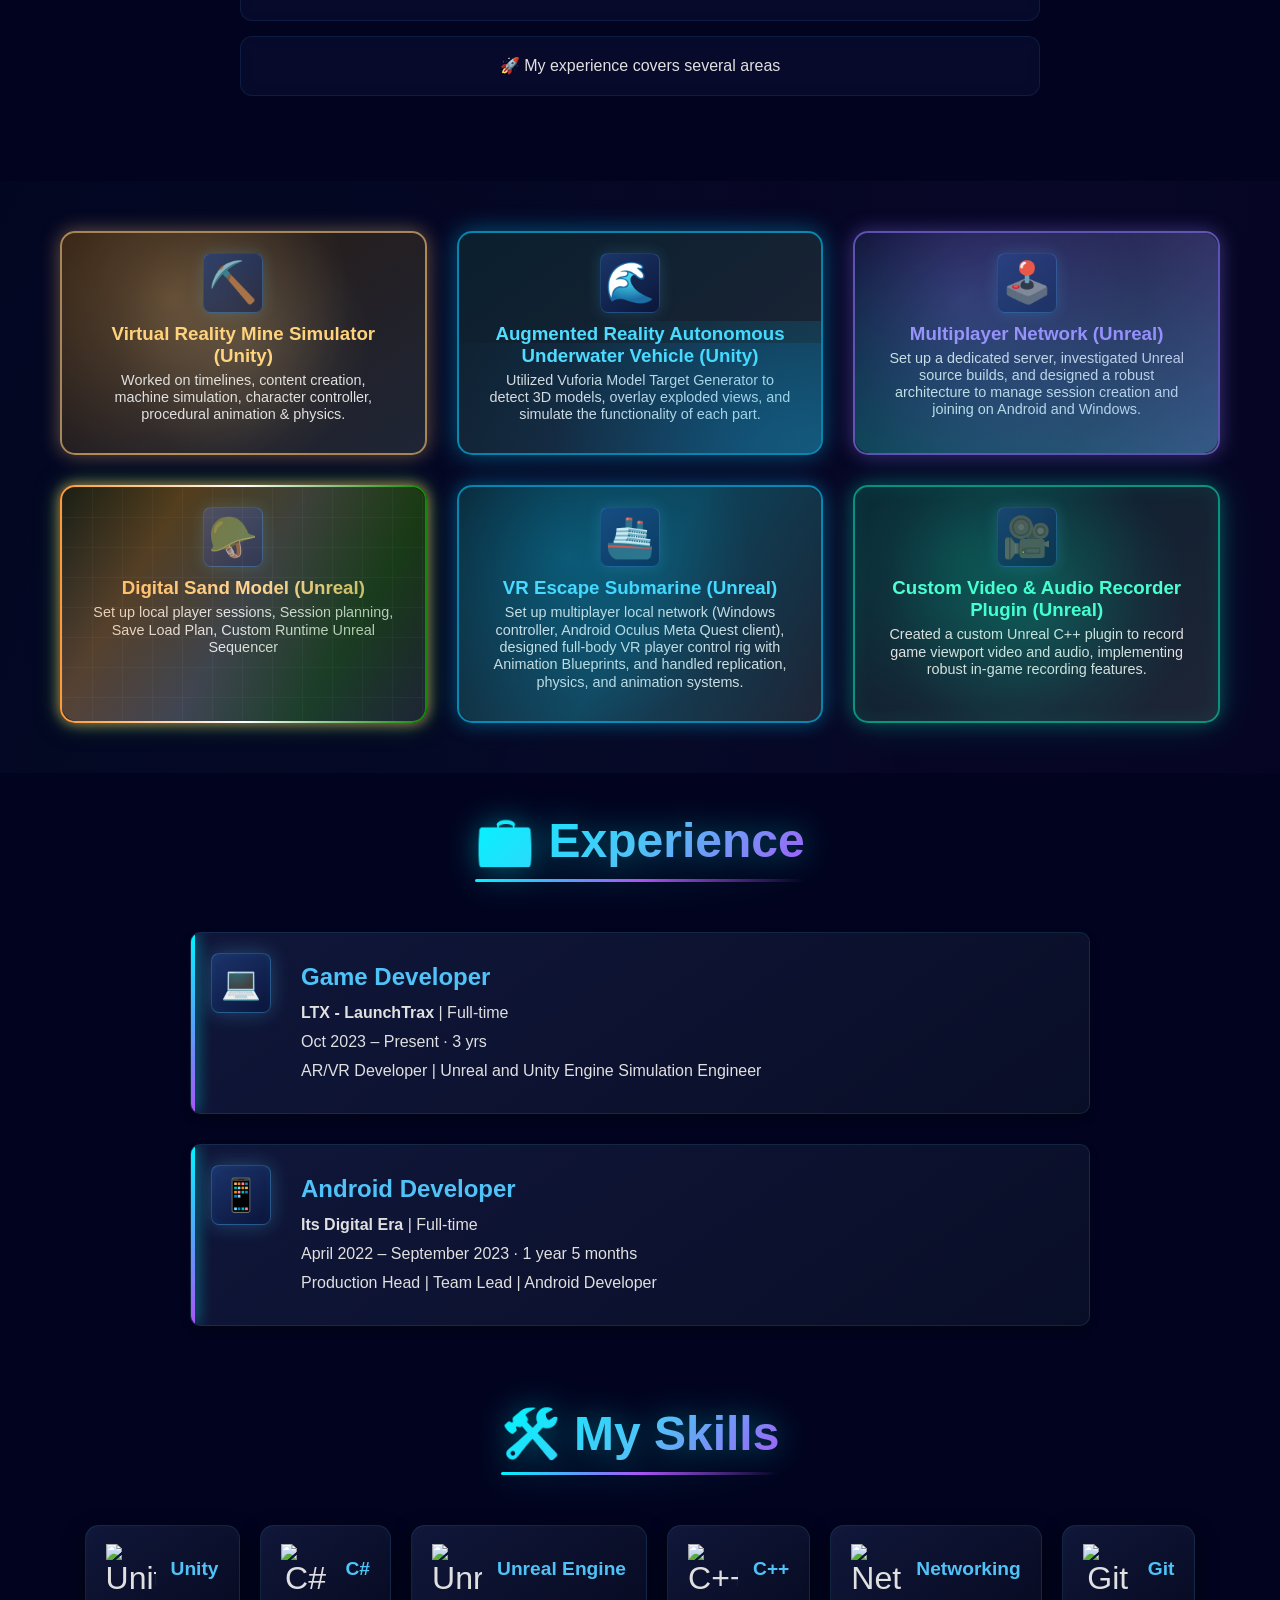
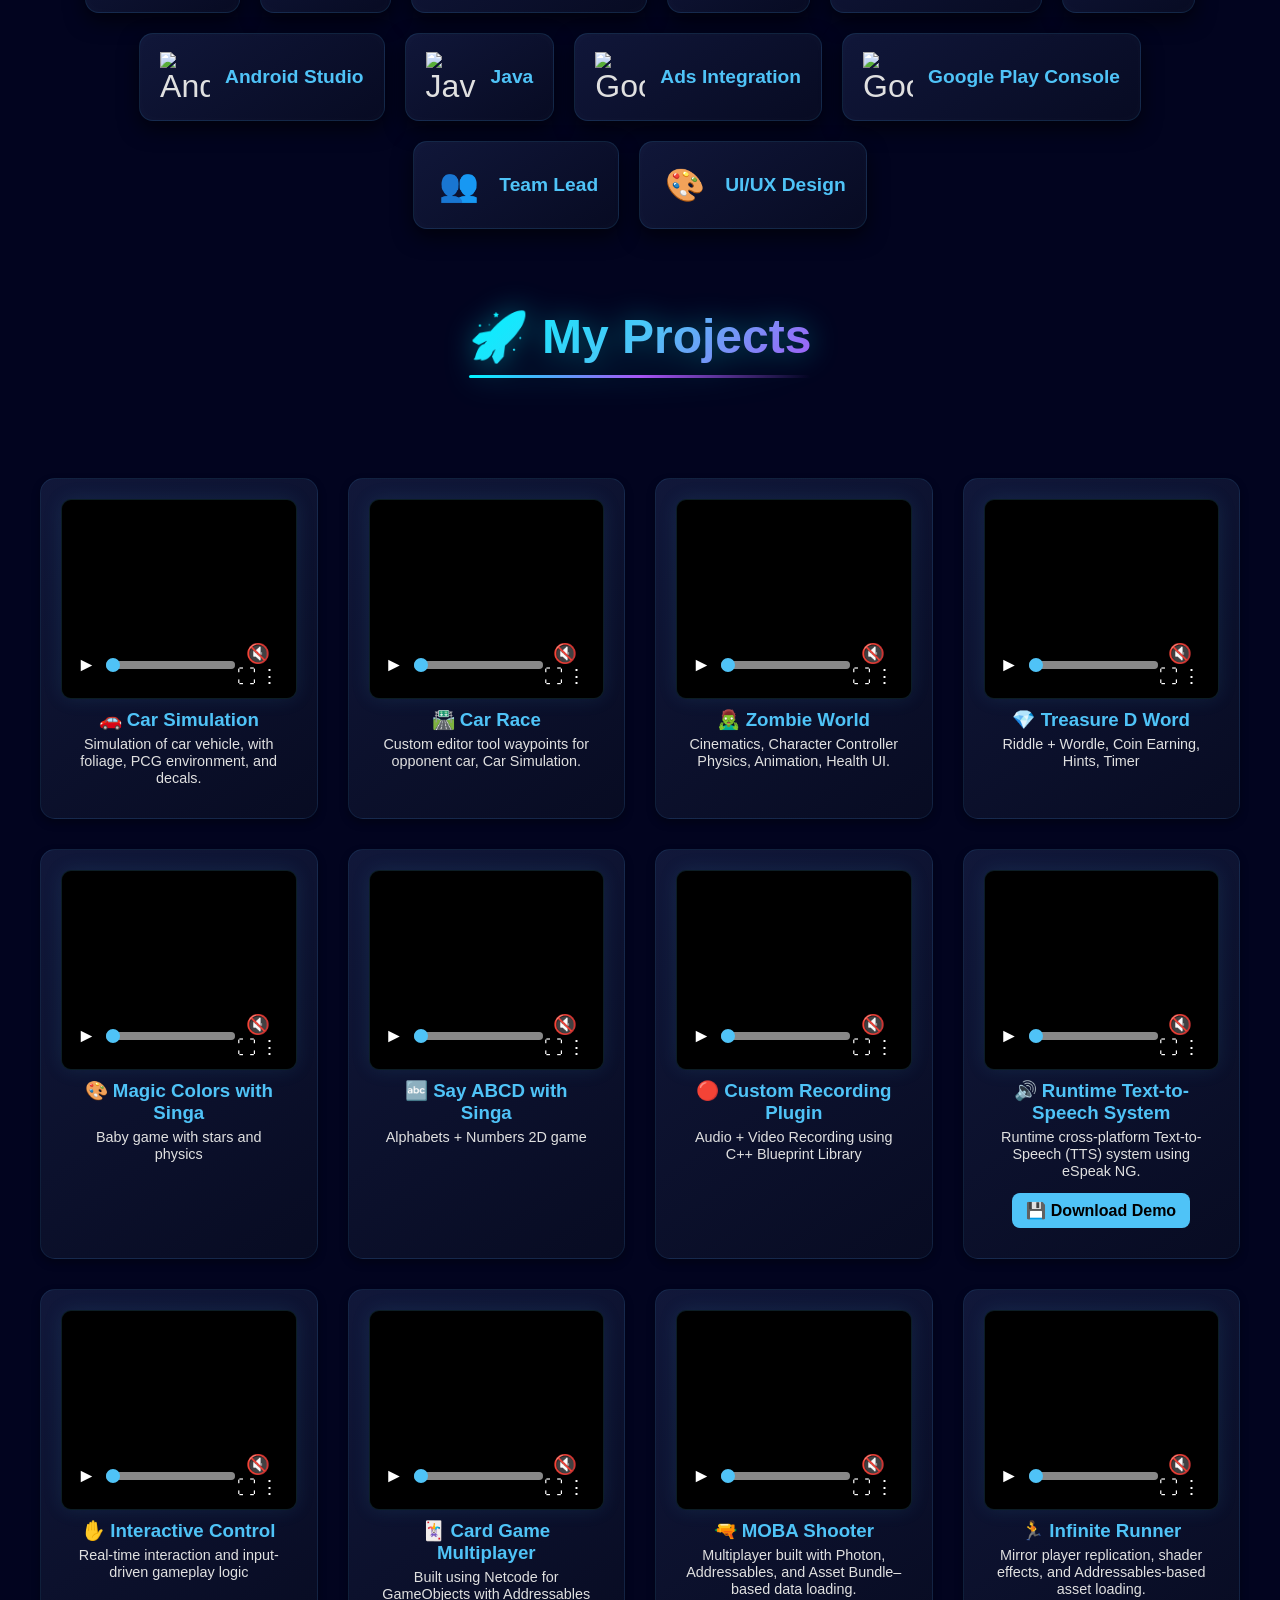
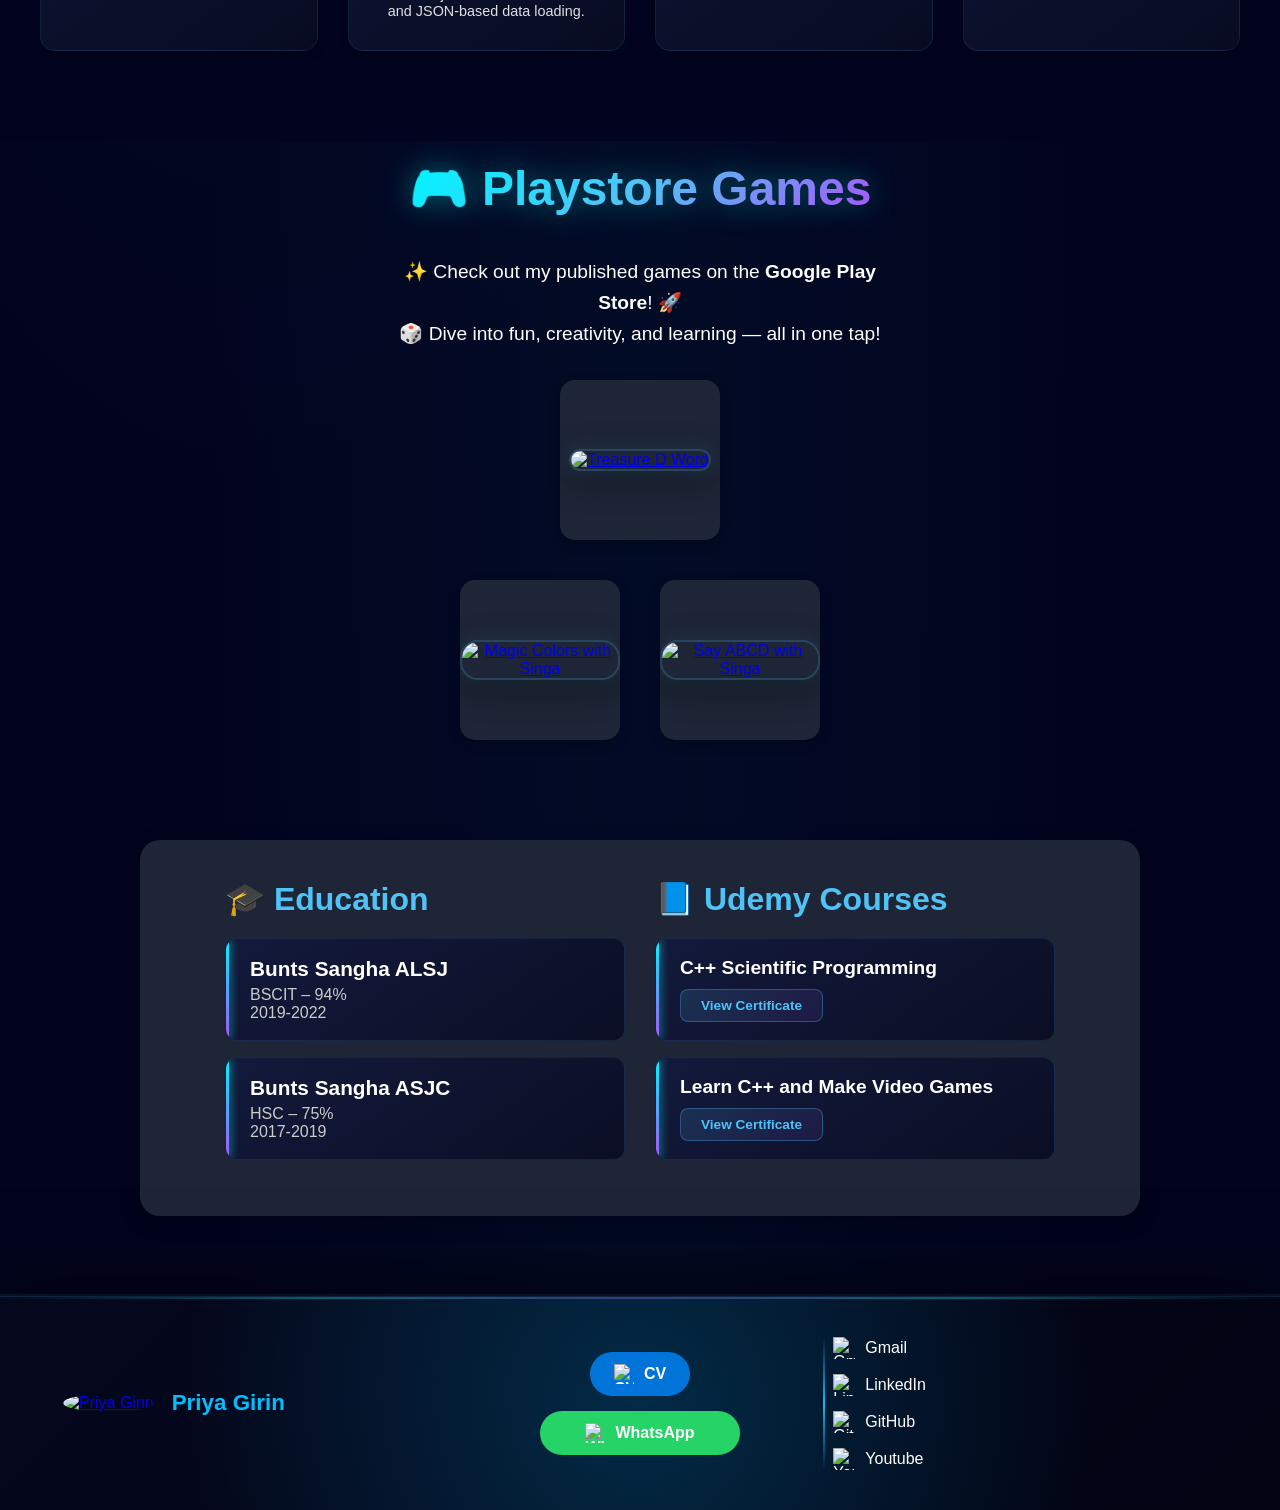
==== commit b62dcb87: "Update experience duration from 2+ to 3 years" ====
--- a/index.html
+++ b/index.html
@@ -221,7 +221,7 @@
       <div class="project-info">
         <h3>Game Developer</h3>
         <p><strong>LTX - LaunchTrax</strong> | Full-time</p>
-        <p>Oct 2023 – Present · 2+ yr</p>
+        <p>Oct 2023 – Present · 3 yrs</p>
         <p>AR/VR Developer | Unreal and Unity Engine Simulation Engineer</p>
       </div>
     </div>
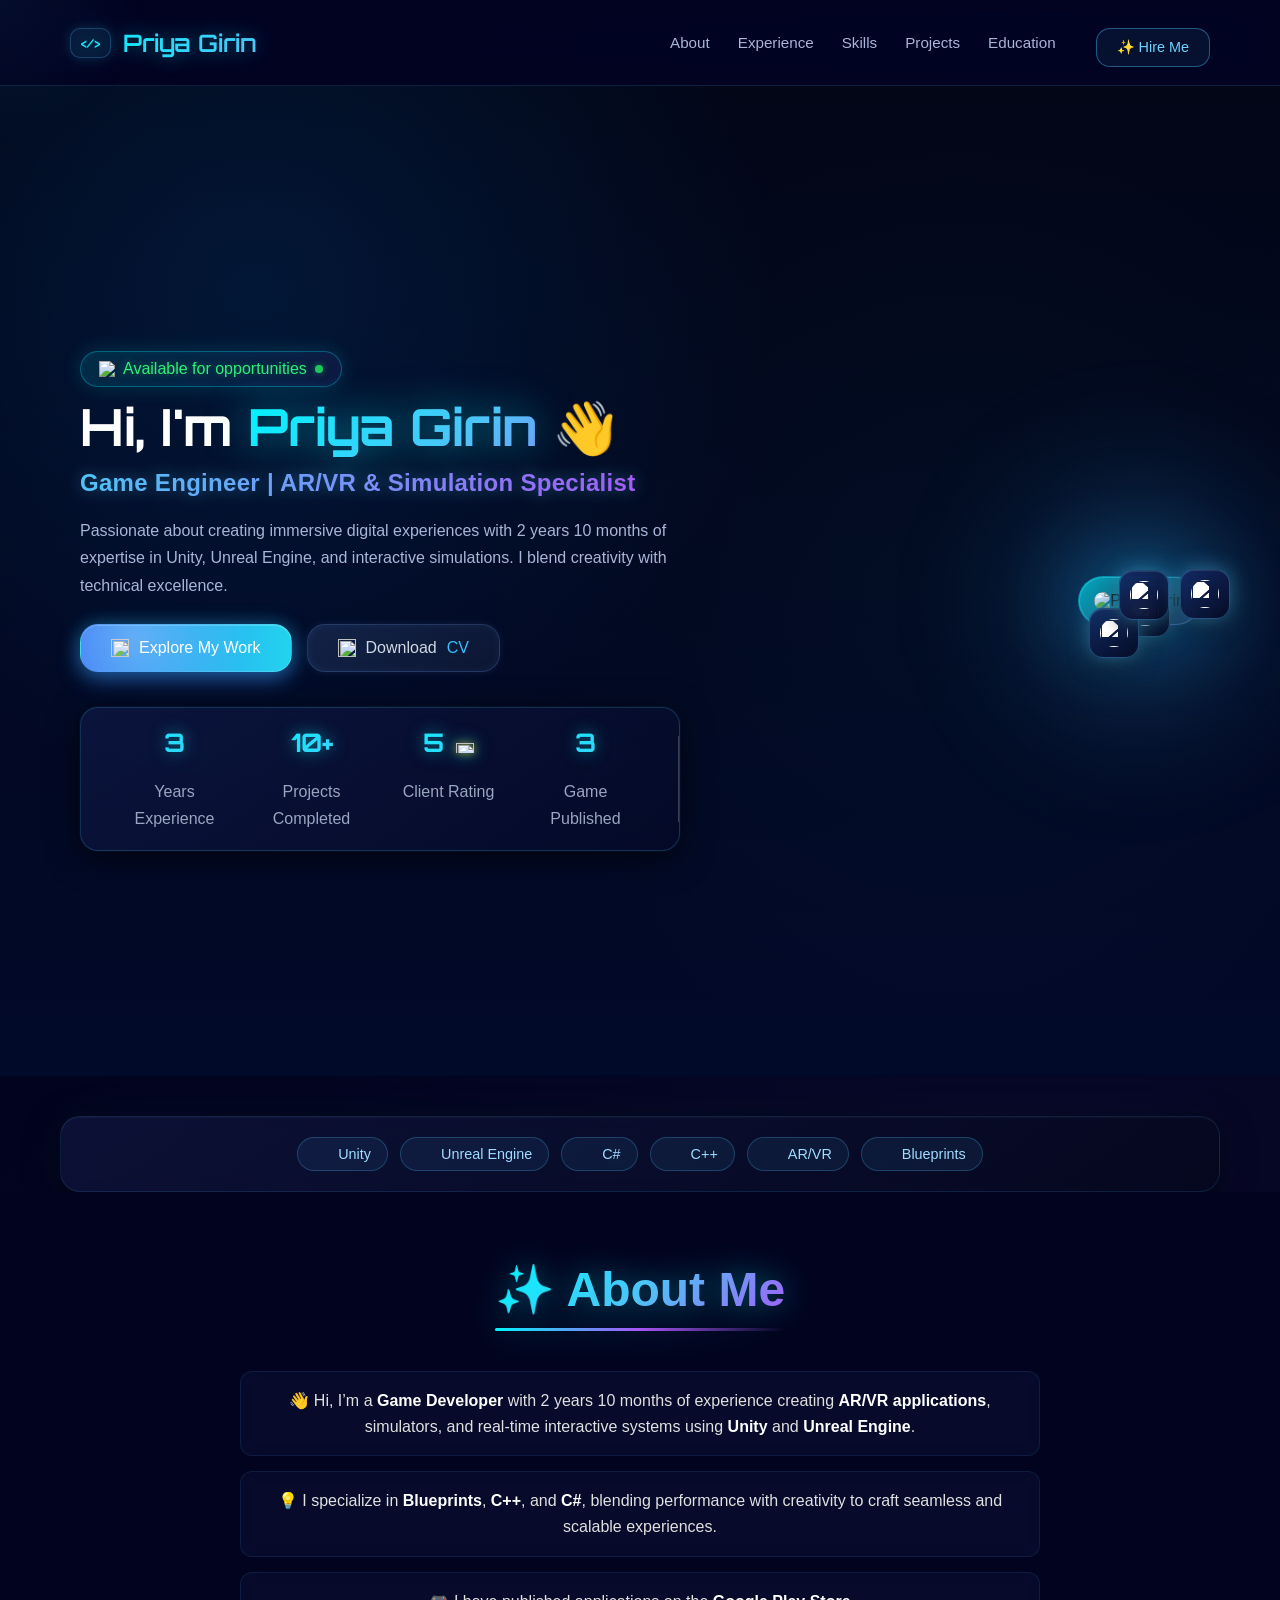
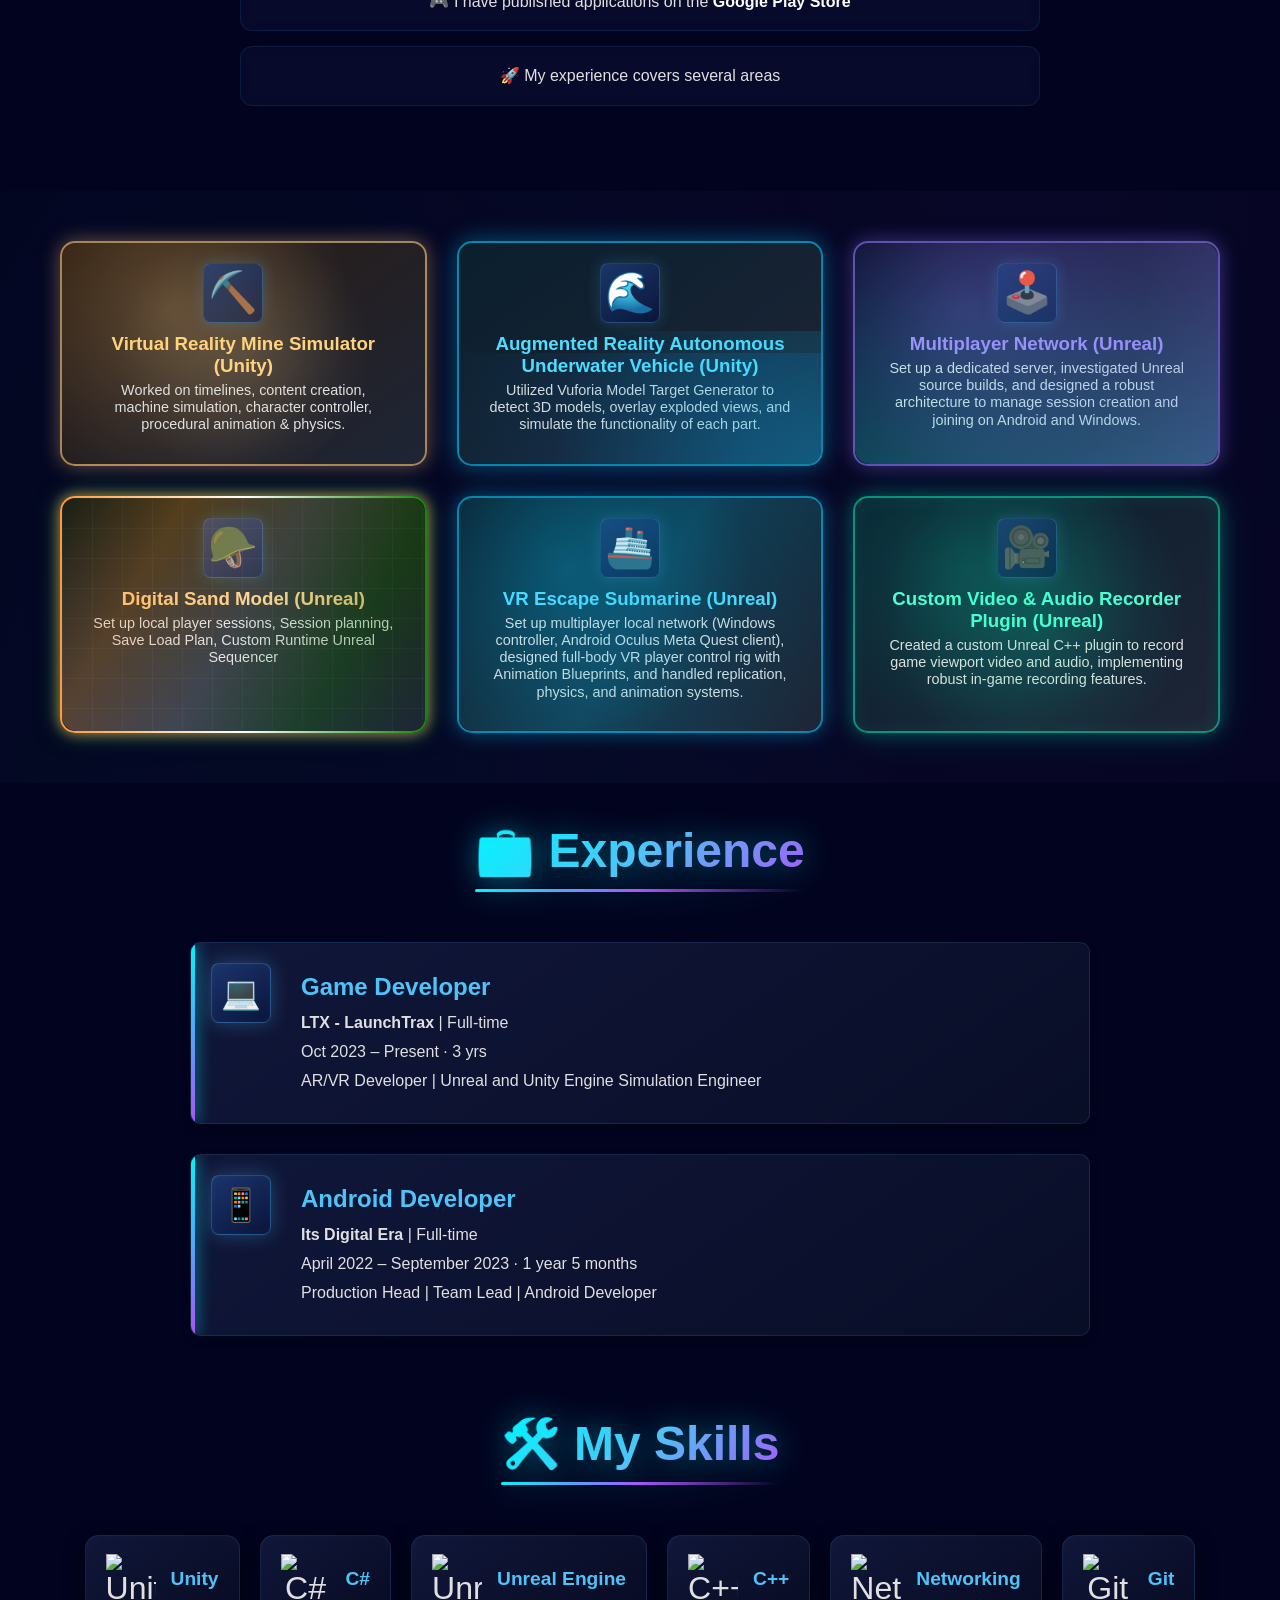
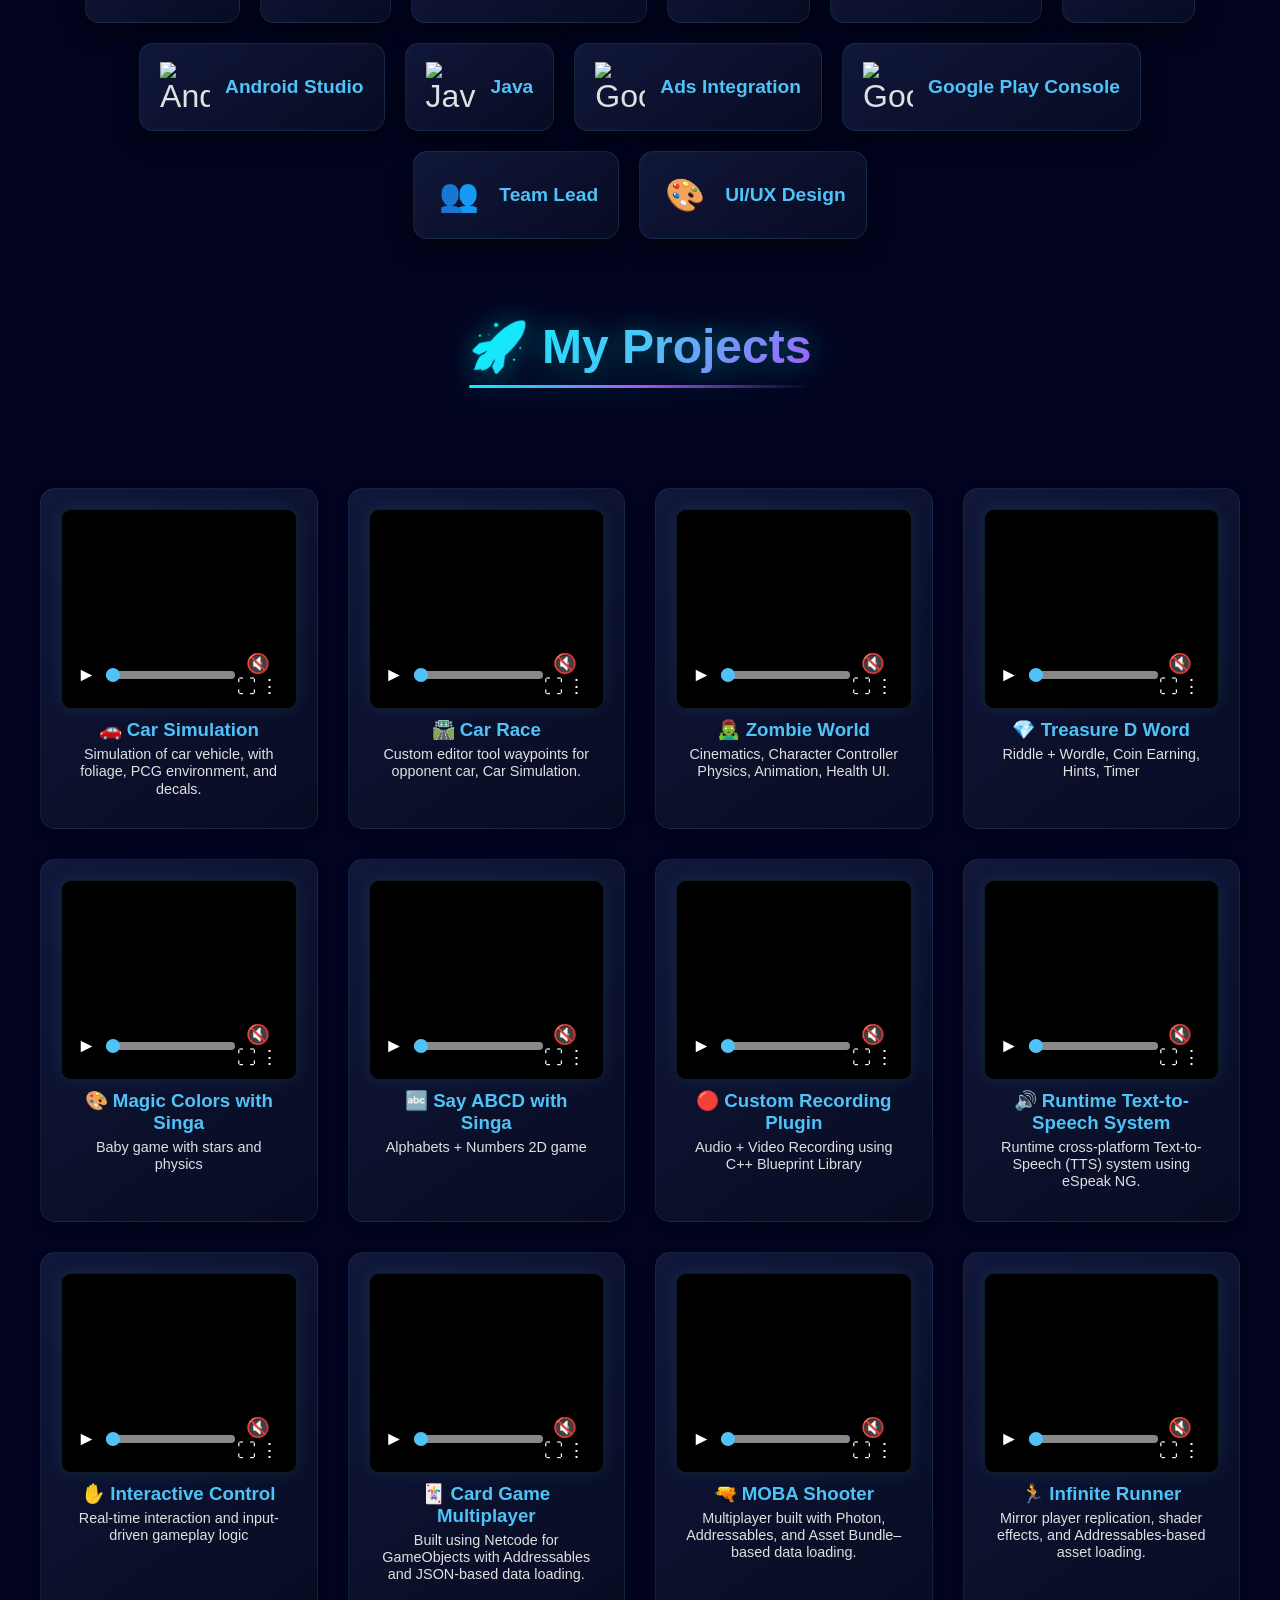
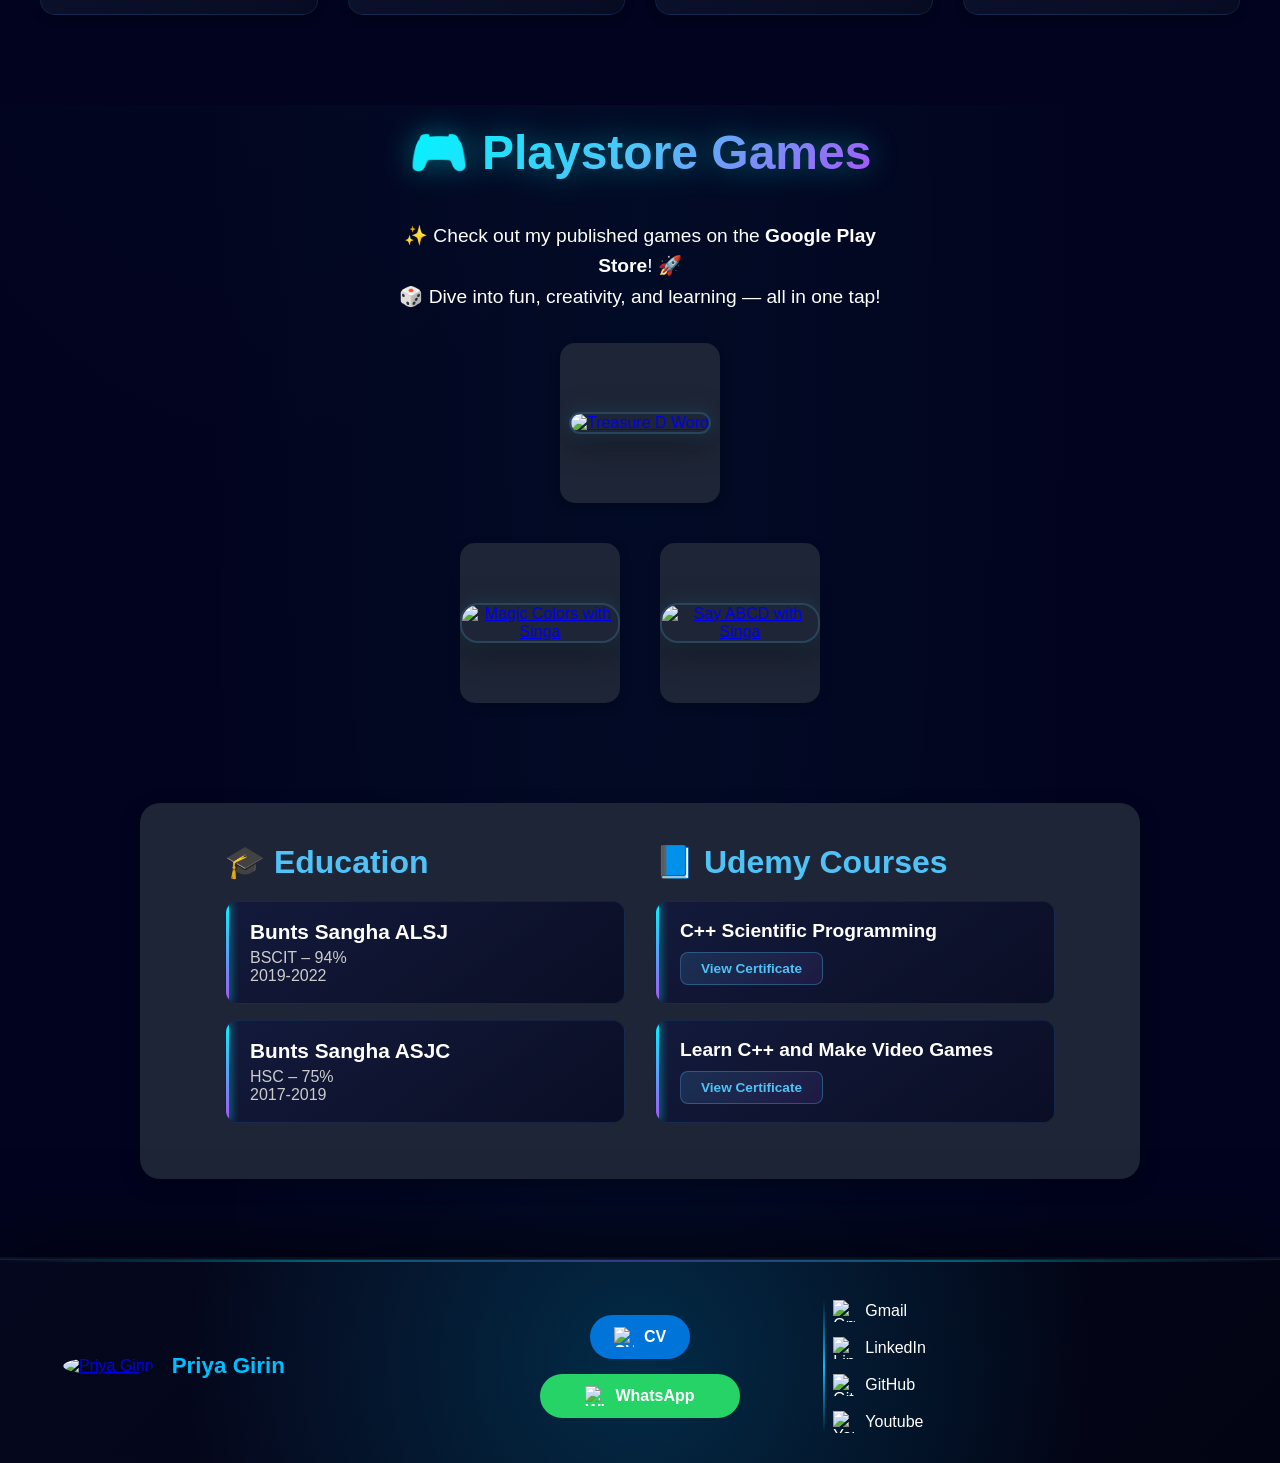
==== commit df0dcde9: "removed download demo" ====
--- a/index.html
+++ b/index.html
@@ -576,23 +576,7 @@
     <p>
       Runtime cross-platform Text-to-Speech (TTS) system using eSpeak NG.
     </p>
- <div style="margin-top:12px;">
-      <a href="https://github.com/Priya122002/MyGames/raw/refs/heads/main/assets/Demo/MetaHumanDemo.zip" download
-         style="
-           display:inline-block;
-           padding:8px 14px;
-           border-radius:8px;
-           background:#4FC3F7;
-           color:#000;
-           font-weight:600;
-           text-decoration:none;
-           transition:0.3s;
-         "
-         onmouseover="this.style.background='#03A9F4'"
-         onmouseout="this.style.background='#4FC3F7'">
-         💾 Download Demo
-      </a>
-    </div>
+ 
   </div>
 </div>
 
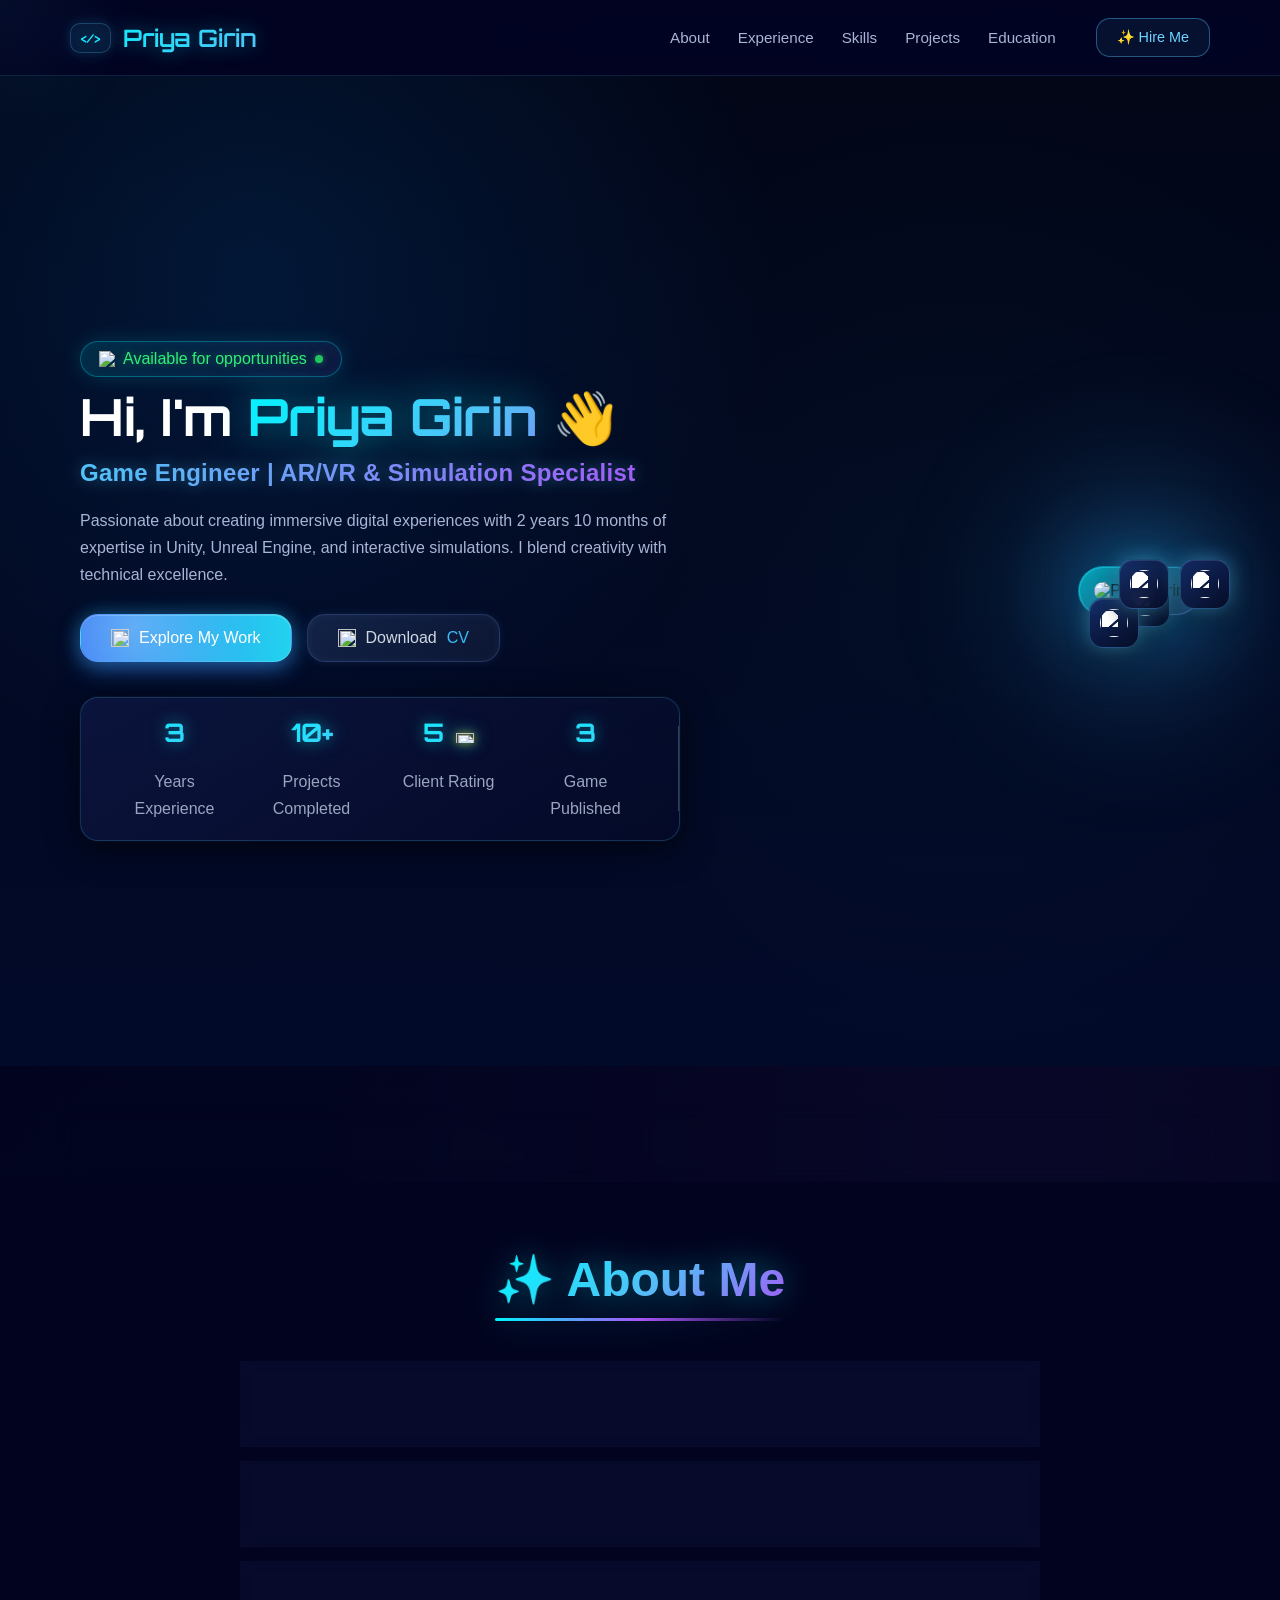
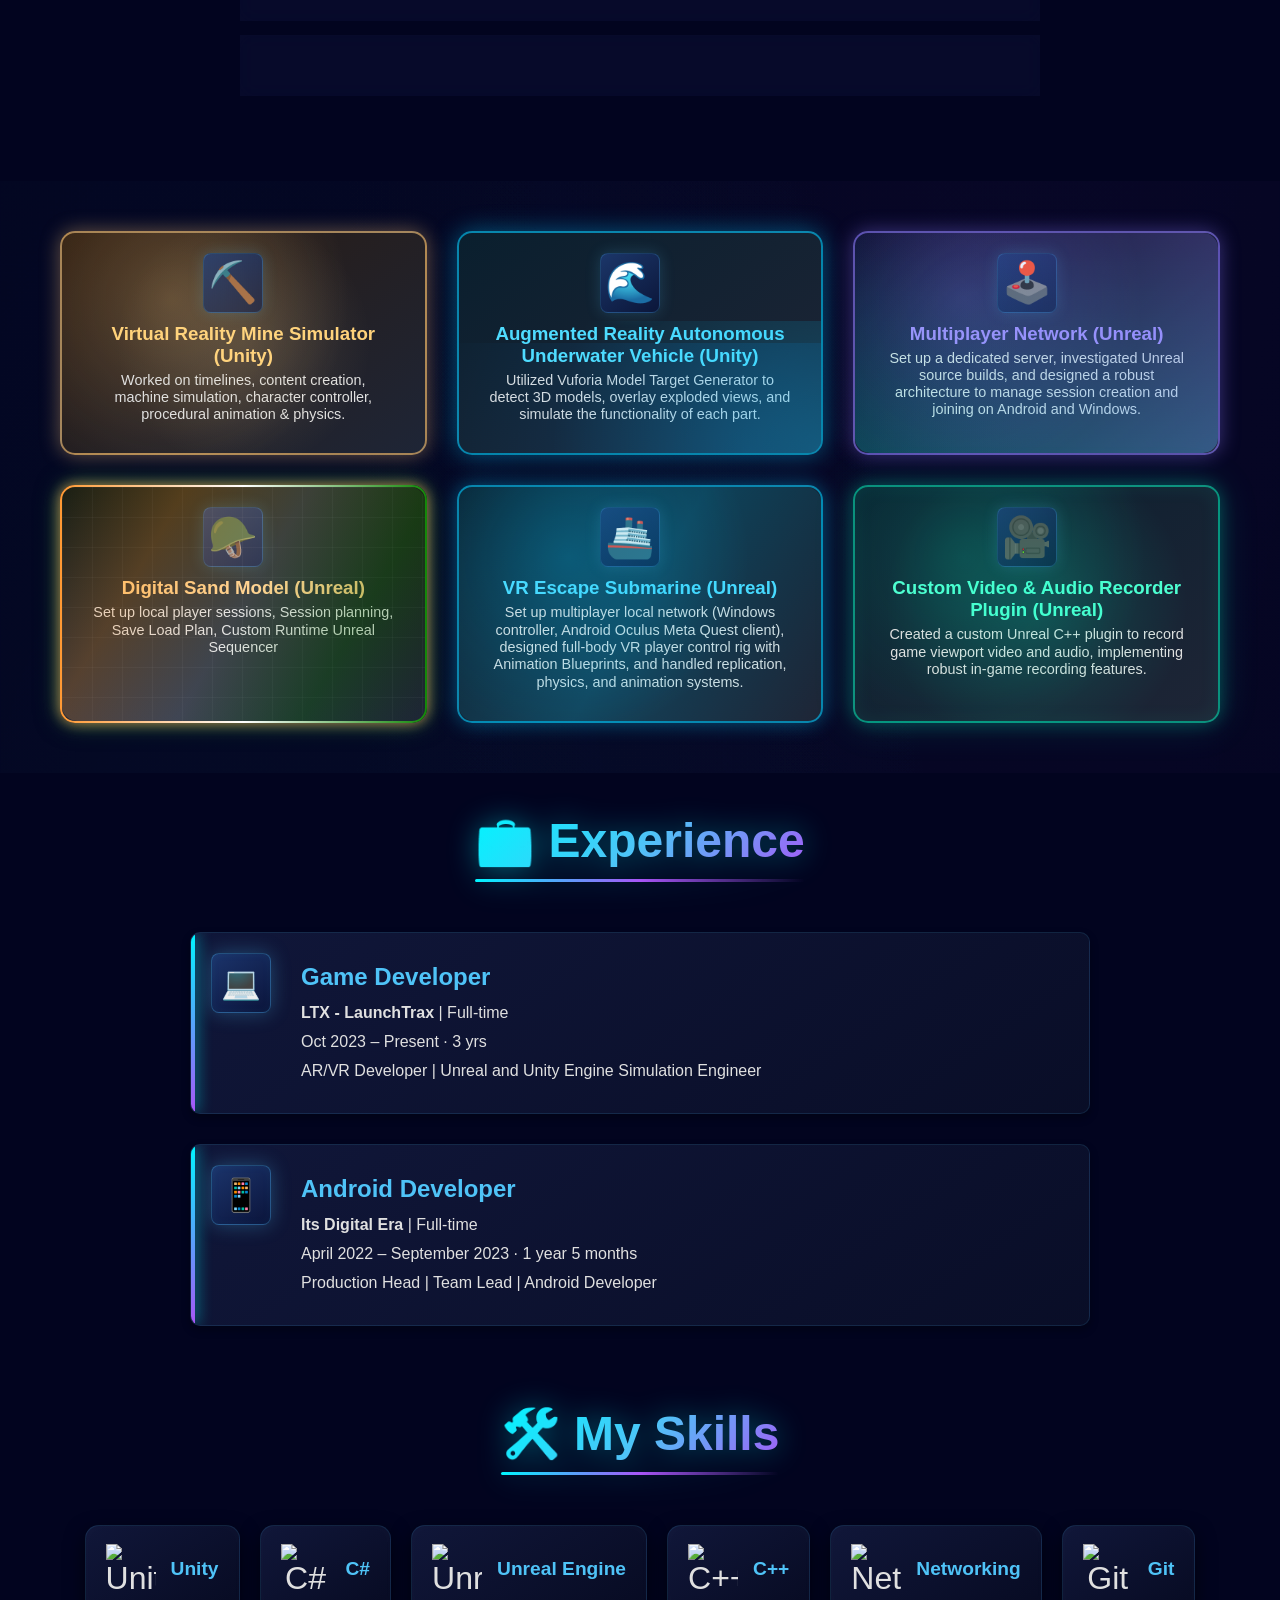
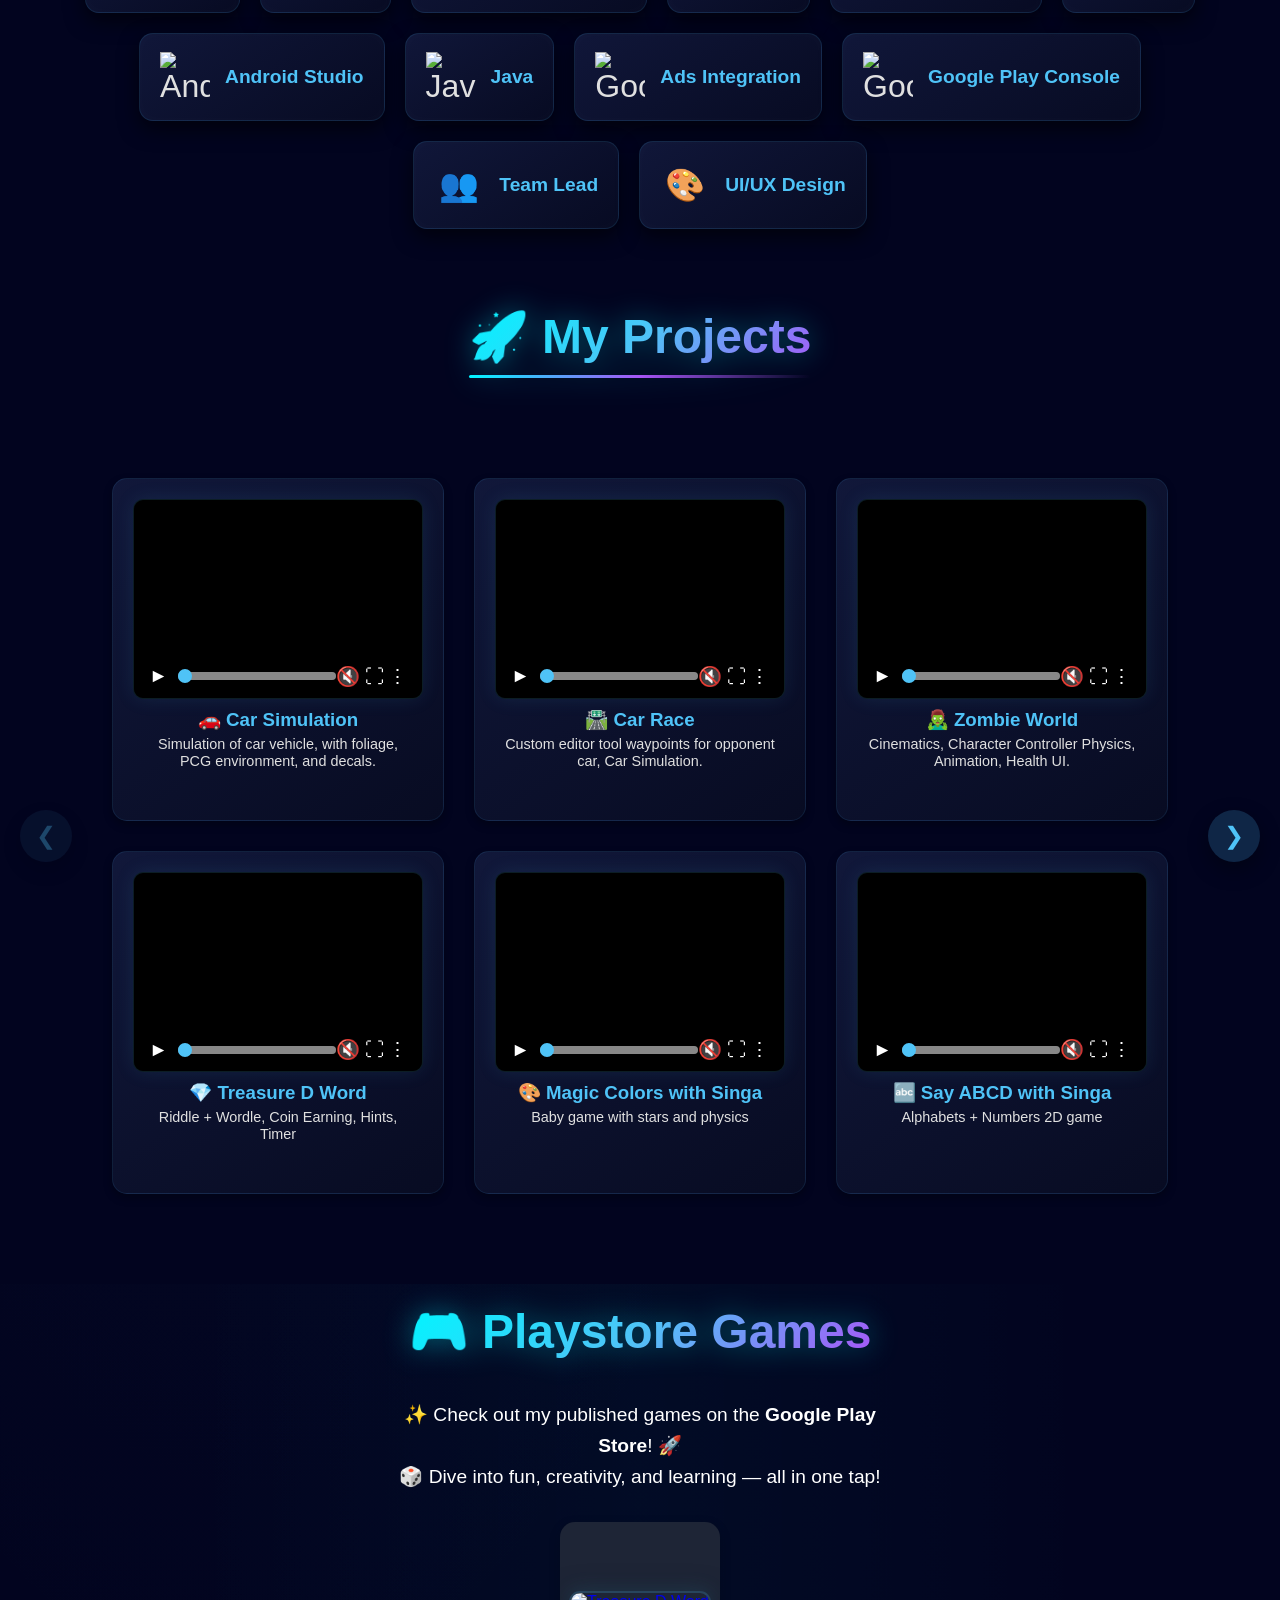
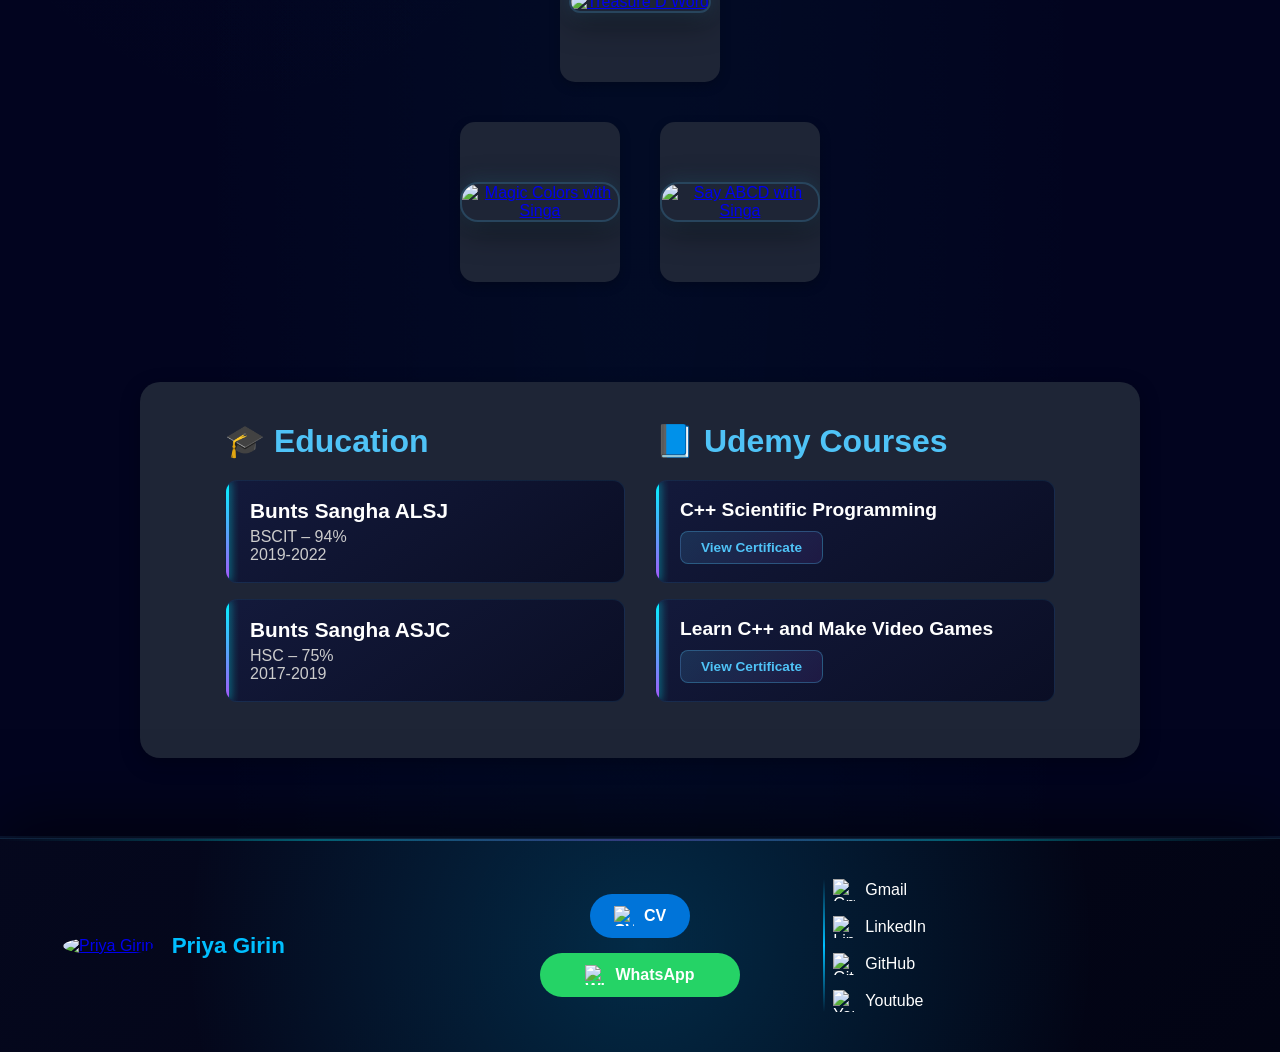
==== commit 74dc3d9e: "Added left and right arrow in videos" ====
--- a/index.html
+++ b/index.html
@@ -343,6 +343,10 @@
 <!-- My Projects Section -->
 <section class="projects fade-in-up" id="projects">
   <h2>🚀 My Projects</h2>
+  <div class="projects-carousel">
+  <button class="projects-nav projects-nav-prev" type="button" aria-label="Previous projects">❮</button>
+  <div class="projects-viewport">
+  <div class="projects-track">
   <div class="projects-grid">
 
     <!-- Project 1 -->
@@ -701,6 +705,10 @@
     </div>
 
   </div> <!-- end of projects-grid -->
+  </div>
+  </div>
+  <button class="projects-nav projects-nav-next" type="button" aria-label="Next projects">❯</button>
+  </div>
 </section>
 
 
--- a/style.css
+++ b/style.css
@@ -365,6 +365,64 @@
   margin-bottom: 50px;
 }
 
+.projects-carousel {
+  position: relative;
+  max-width: 1500px;
+  margin: 0 auto;
+  padding: 0 72px;
+}
+
+.projects-viewport {
+  overflow: hidden;
+}
+
+.projects-track {
+  display: flex;
+  transition: transform 0.45s ease;
+}
+
+.projects-grid {
+  min-width: 100%;
+}
+
+.projects-nav {
+  position: absolute;
+  top: 50%;
+  transform: translateY(-50%);
+  width: 52px;
+  height: 52px;
+  border: none;
+  border-radius: 50%;
+  background: rgba(79, 195, 247, 0.18);
+  color: #4FC3F7;
+  font-size: 1.5rem;
+  display: flex;
+  align-items: center;
+  justify-content: center;
+  box-shadow: 0 8px 20px rgba(0,0,0,0.35);
+  transition: 0.3s ease;
+  z-index: 5;
+}
+
+.projects-nav:hover:not(:disabled) {
+  background: #4FC3F7;
+  color: #000;
+  transform: translateY(-50%) scale(1.08);
+}
+
+.projects-nav:disabled {
+  opacity: 0.35;
+  cursor: not-allowed;
+}
+
+.projects-nav-prev {
+  left: 0;
+}
+
+.projects-nav-next {
+  right: 0;
+}
+
 .project-block {
   display: flex;
   flex-direction: column;
@@ -777,7 +835,7 @@
 
 .projects-grid {
   display: grid;
-  grid-template-columns: repeat(4, 1fr); /* 🔥 BIG SCREEN = 4 */
+  grid-template-columns: repeat(3, 1fr);
   gap: 30px;
   max-width: 1400px;
   margin: 0 auto;
@@ -793,6 +851,10 @@
 
 /* Tablet */
 @media (max-width: 900px) {
+  .projects-carousel {
+    padding: 0 56px;
+  }
+
   .projects-grid {
     grid-template-columns: repeat(2, 1fr);
   }
@@ -800,8 +862,33 @@
 
 /* Mobile */
 @media (max-width: 600px) {
+  .projects-carousel {
+    padding: 0 14px;
+  }
+
+  .projects-nav {
+    top: auto;
+    bottom: -10px;
+    transform: none;
+    width: 44px;
+    height: 44px;
+  }
+
+  .projects-nav:hover:not(:disabled) {
+    transform: scale(1.08);
+  }
+
+  .projects-nav-prev {
+    left: calc(50% - 54px);
+  }
+
+  .projects-nav-next {
+    right: calc(50% - 54px);
+  }
+
   .projects-grid {
     grid-template-columns: 1fr;
+    padding-bottom: 80px;
   }
 }
 /* Make the video container square */
